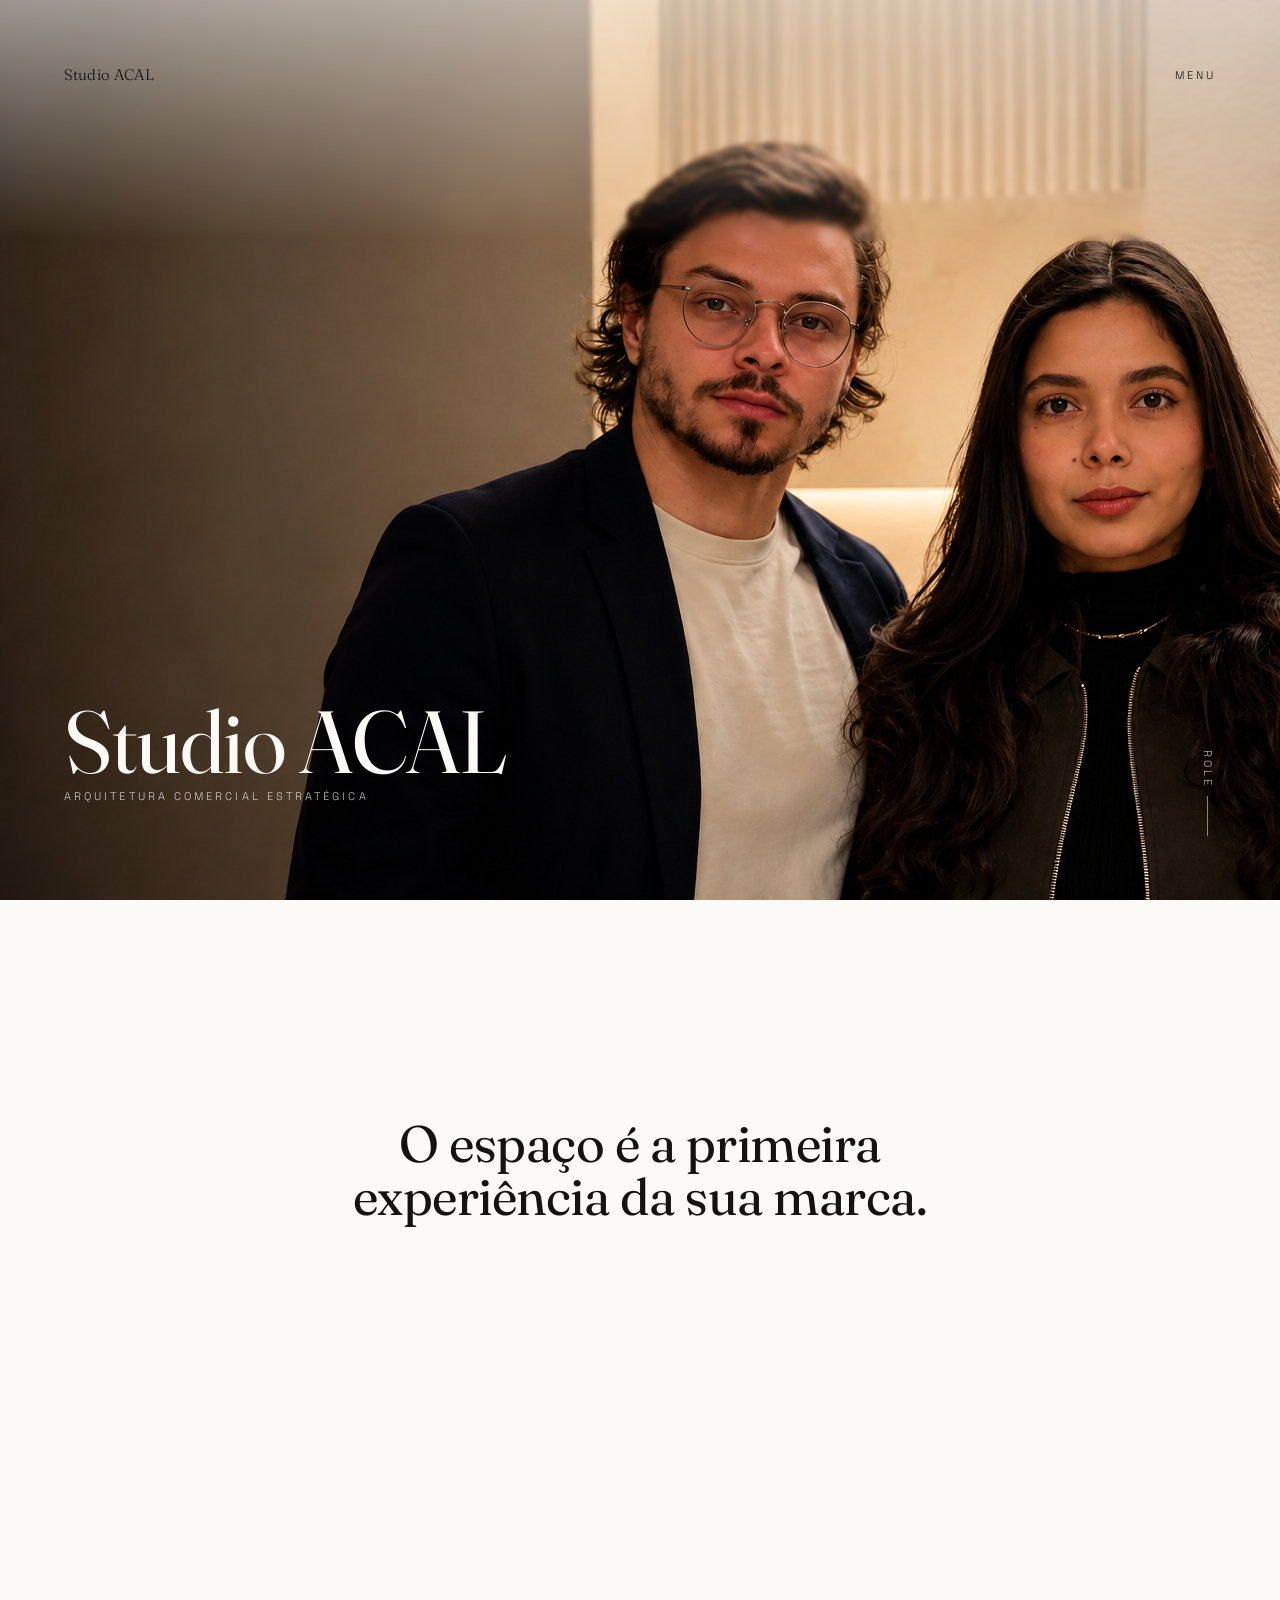
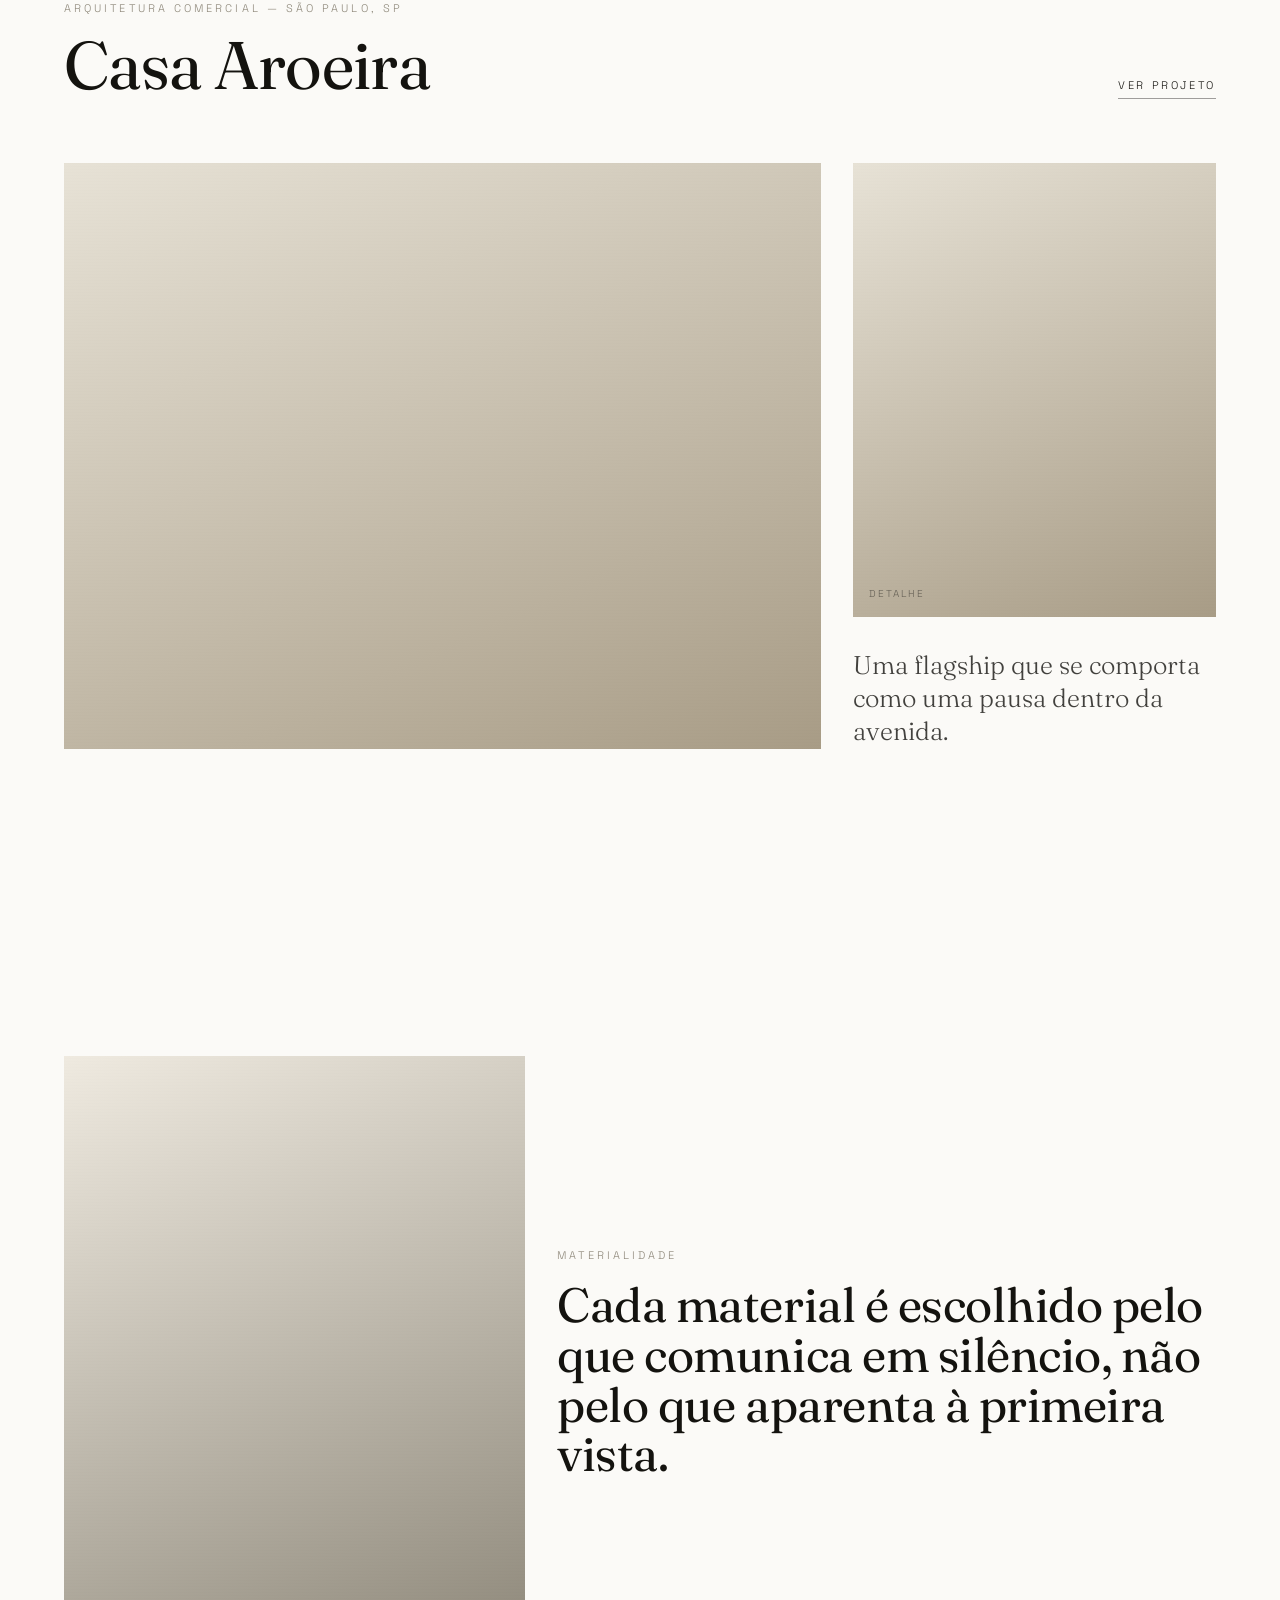
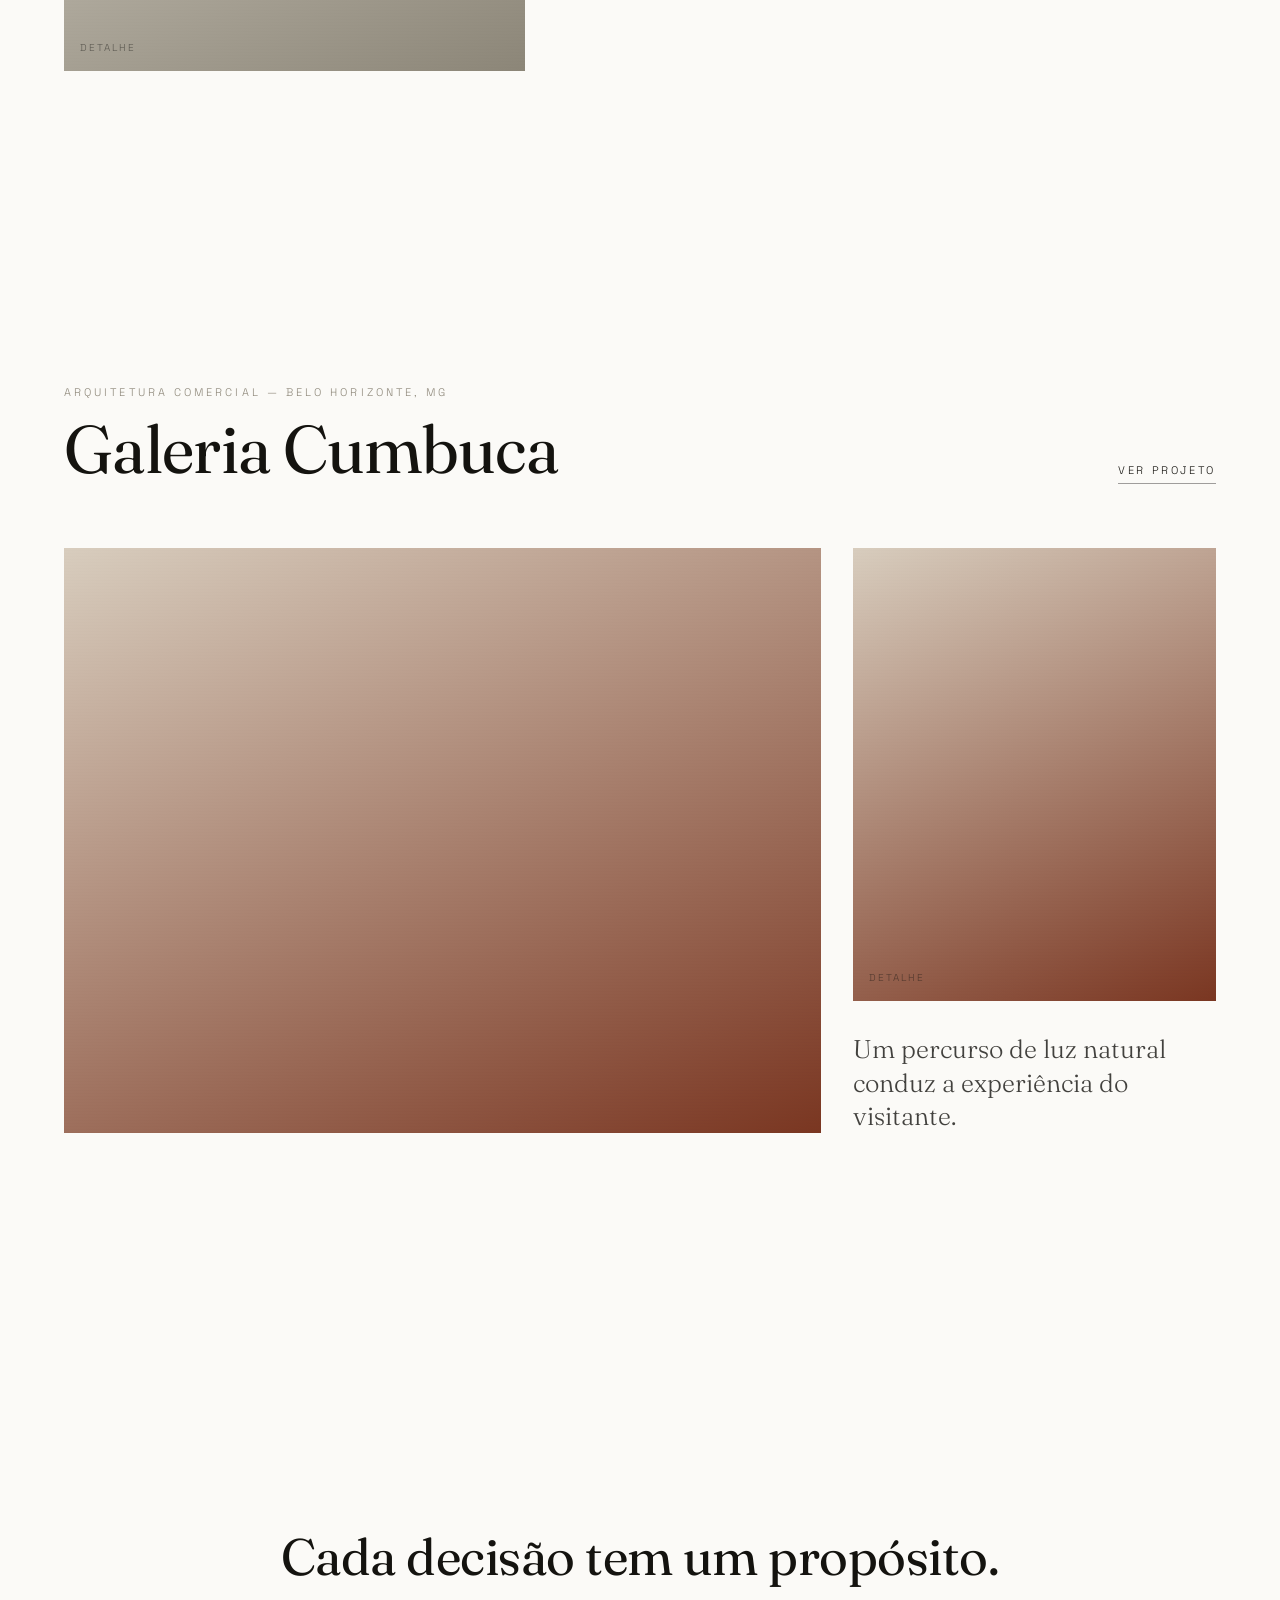
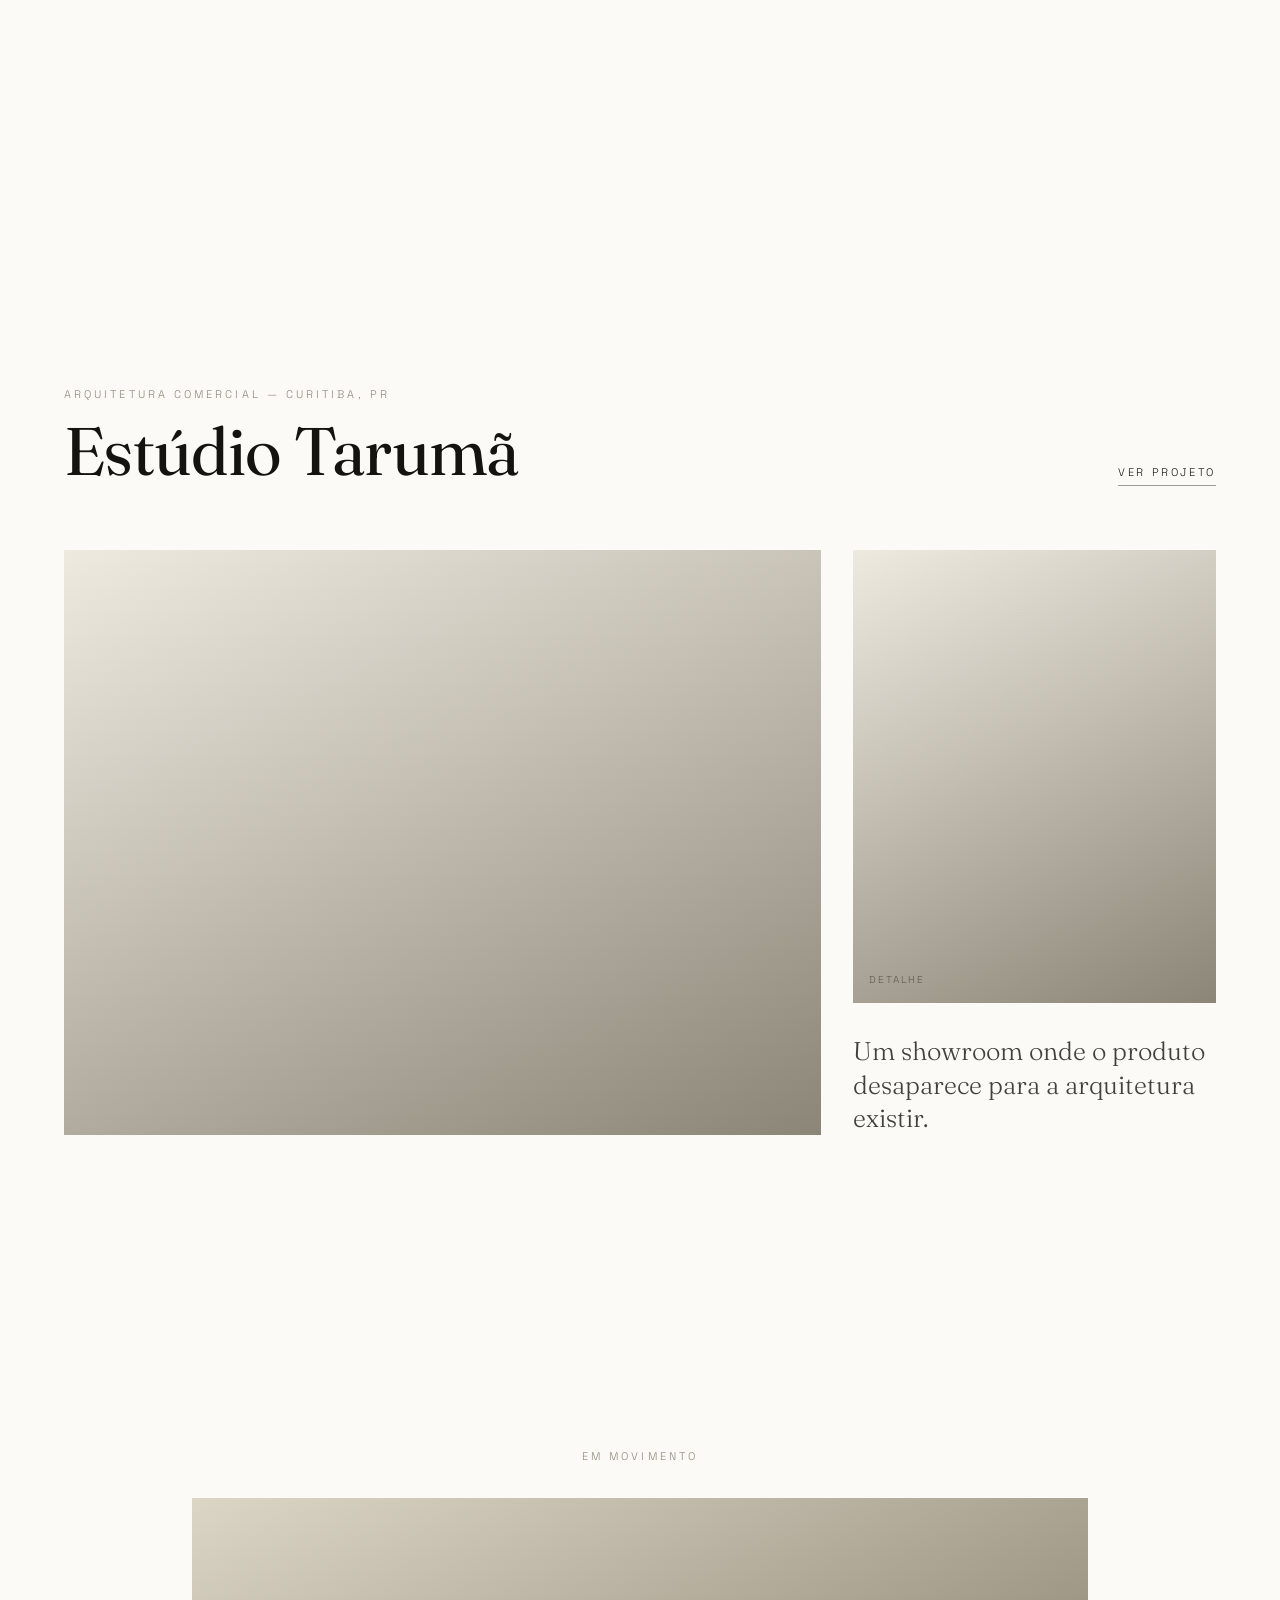
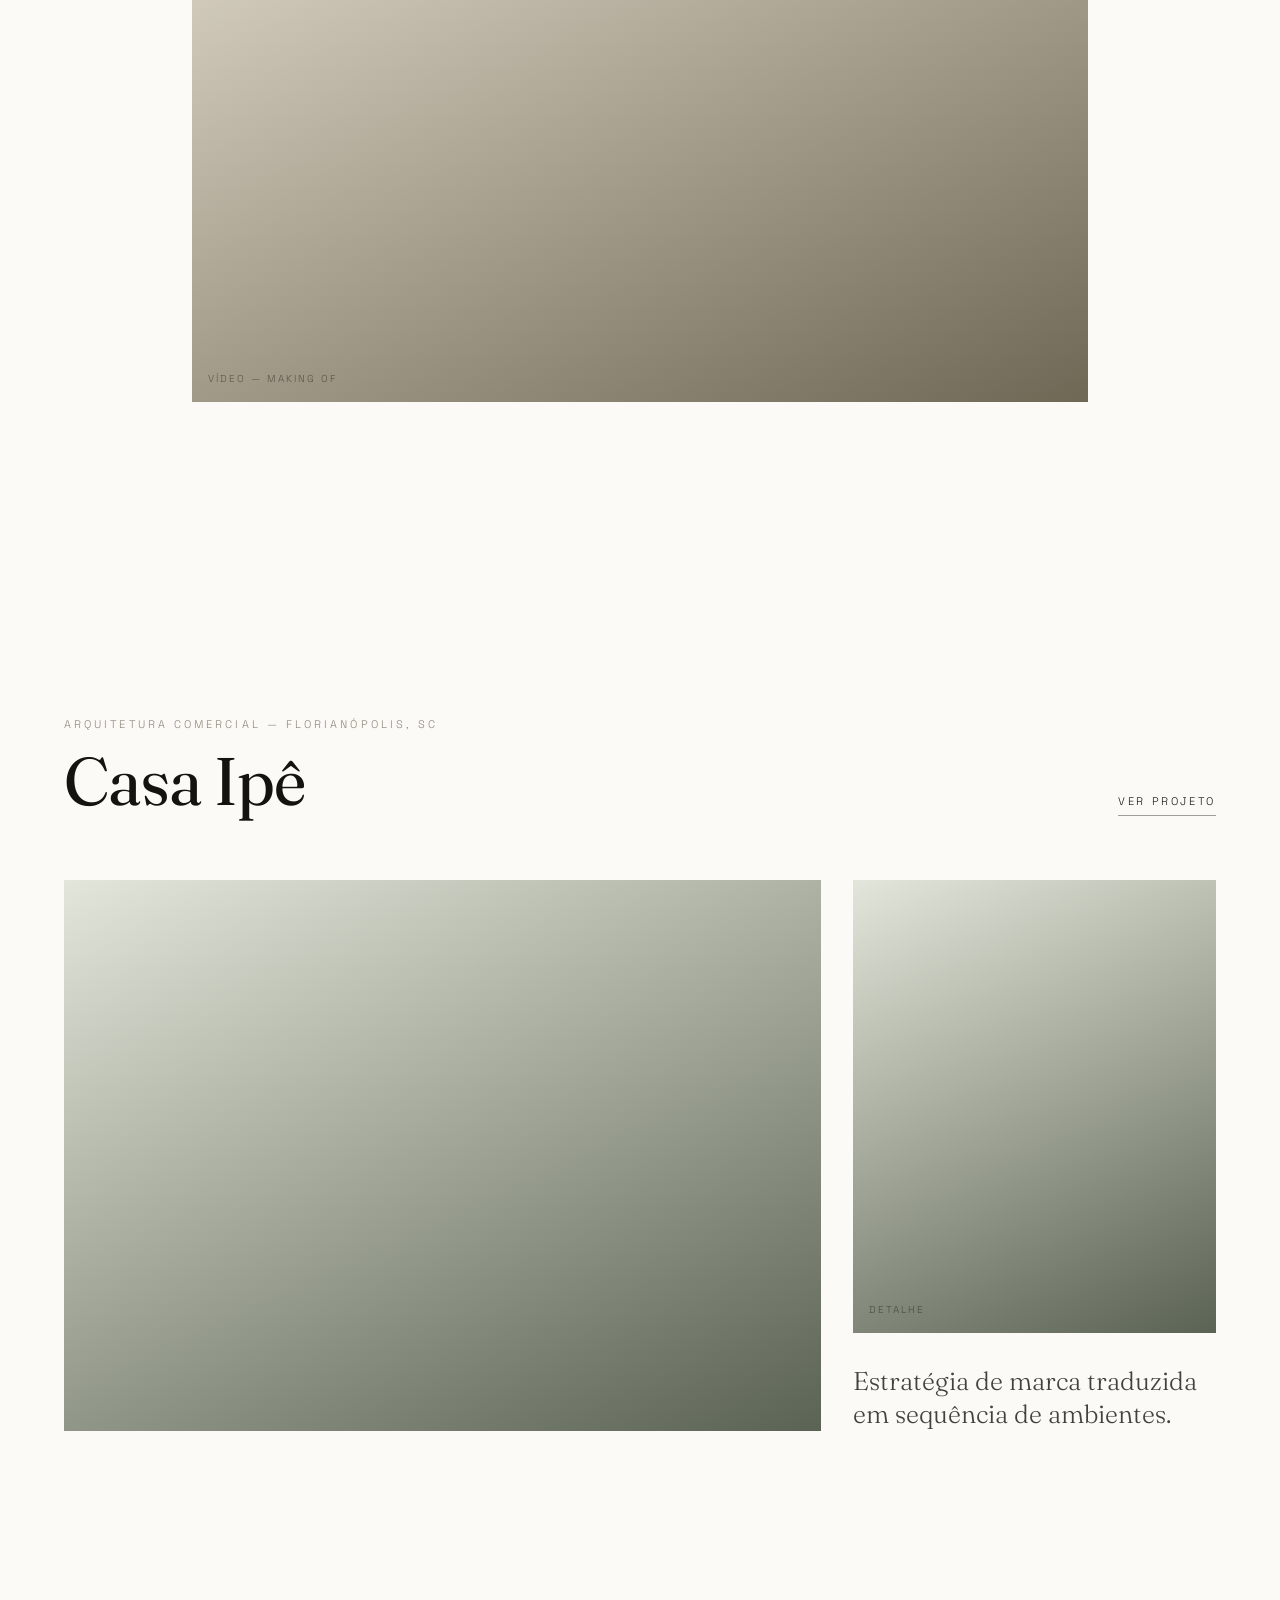
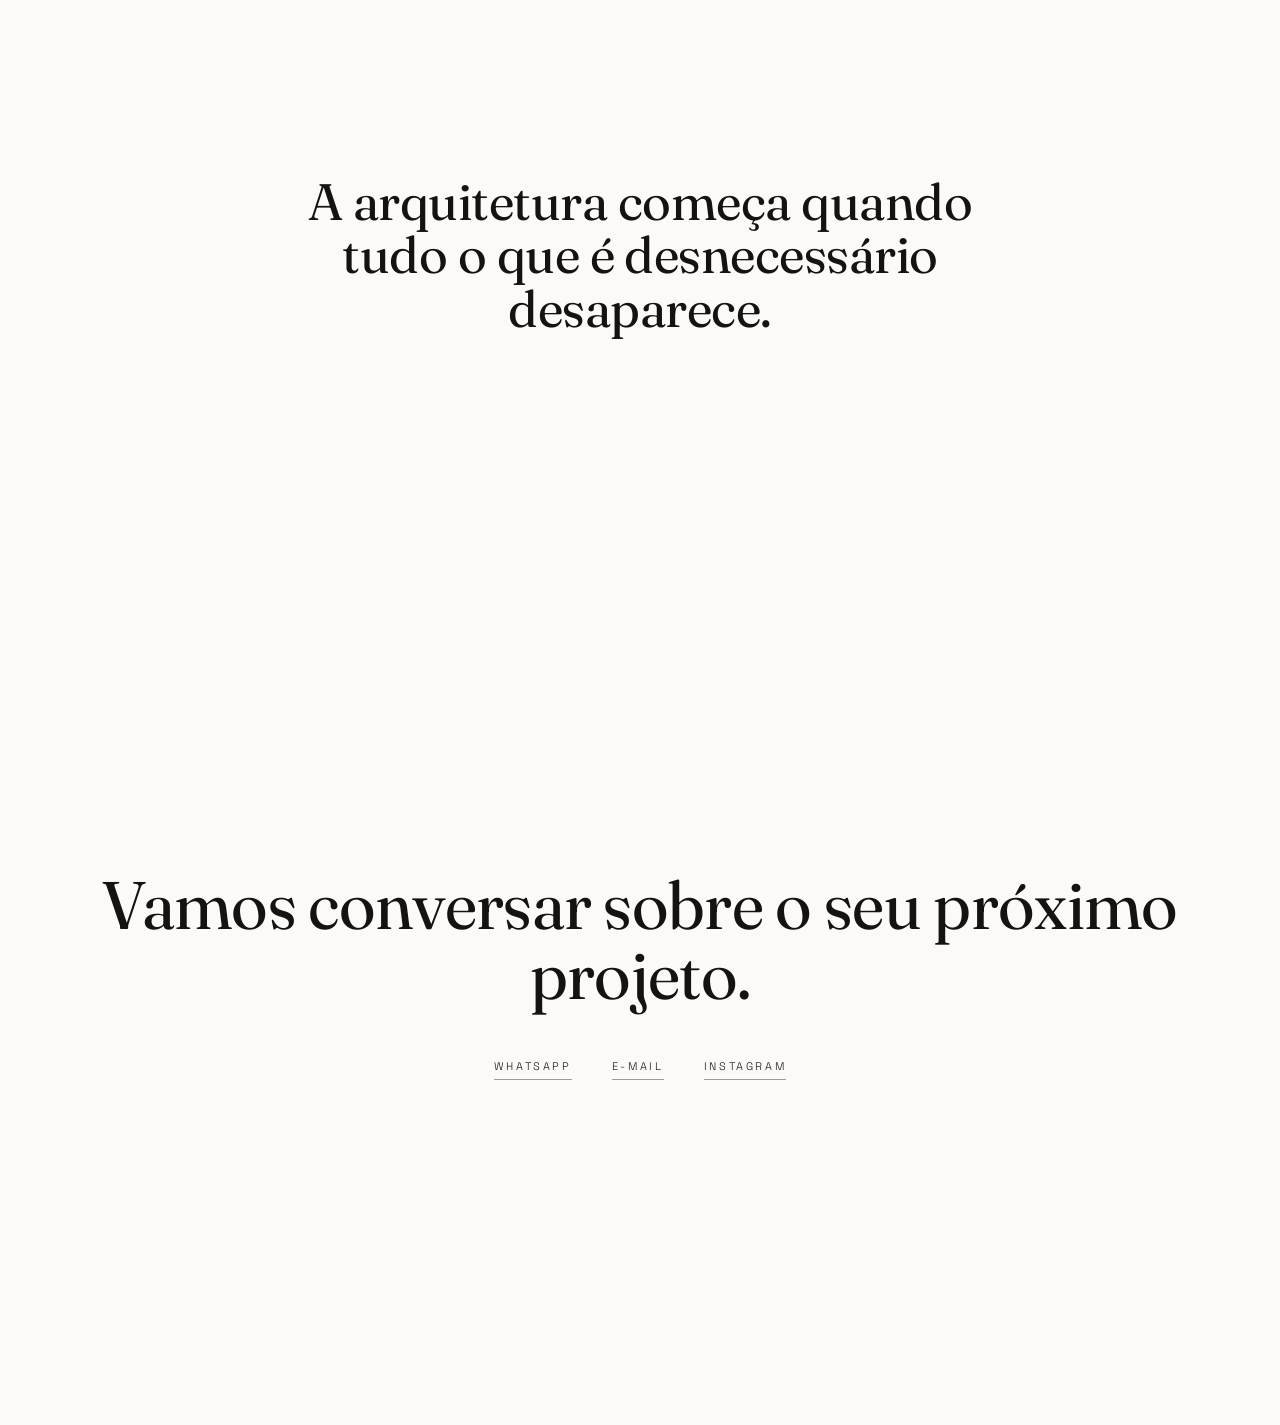
==== index.html @ af8fadfe "test" ====
<!DOCTYPE html>
<html lang="pt-BR">
<head>
  <meta charset="UTF-8" />
  <meta name="viewport" content="width=device-width, initial-scale=1.0" />
  <title>Studio ACAL — Arquitetura Comercial Estratégica</title>
  <meta name="description" content="Studio ACAL é um escritório de arquitetura comercial estratégica. Projetamos ambientes que fortalecem marcas e geram valor aos negócios." />

  <meta property="og:title" content="Studio ACAL — Arquitetura Comercial Estratégica" />
  <meta property="og:description" content="Projetamos ambientes que fortalecem marcas e geram valor aos negócios." />
  <meta property="og:type" content="website" />
  <meta property="og:locale" content="pt_BR" />

  <link rel="preconnect" href="https://fonts.googleapis.com" />
  <link rel="preconnect" href="https://fonts.gstatic.com" crossorigin />
  <link href="https://fonts.googleapis.com/css2?family=Fraunces:ital,opsz,wght@0,9..144,300;0,9..144,400;0,9..144,500;1,9..144,400&family=Inter:wght@300;400;500;600&family=Space+Grotesk:wght@400;500&display=swap" rel="stylesheet" />

  <link rel="stylesheet" href="assets/css/style.css" />

  <script type="application/ld+json">
  {
    "@context": "https://schema.org",
    "@type": "ArchitectureFirm",
    "name": "Studio ACAL",
    "description": "Escritório de arquitetura comercial estratégica, projetando ambientes que fortalecem marcas e geram valor aos negócios.",
    "url": "https://www.studioacal.com.br",
    "areaServed": "BR"
  }
  </script>
</head>
<body>
  <div class="loader">
    <div class="logo-wrapper">
      <img src="assets/img/logo.png" class="logo" alt="Studio ACAL">
      <div class="pen"></div>
    </div>
  </div>

  <header class="site-header">
    <a href="index.html" class="brand">Studio ACAL</a>
    <label for="menu-toggle" class="menu-trigger">Menu</label>
  </header>

  <input type="checkbox" id="menu-toggle" class="menu-toggle" />
  <nav class="menu-panel">
    <div class="menu-panel__top">
      <span class="brand">Studio ACAL</span>
      <label for="menu-toggle" class="menu-close">Fechar</label>
    </div>
    <div class="menu-links">
      <a href="#projetos">Projetos</a>
      <a href="processo.html">Processo</a>
      <a href="studio.html">Studio</a>
      <a href="contato.html">Contato</a>
    </div>
    <div class="menu-panel__bottom">
      <span>São Paulo, Brasil</span>
      <span>contato@studioacal.com.br</span>
    </div>
  </nav>

  <main>

    <!-- HERO -->
    <section class="hero">
      <div class="tone tone--e"></div>
      <div class="hero__content">
        <h1 class="heading heading--xxl">Studio ACAL</h1>
        <p class="eyebrow">Arquitetura Comercial Estratégica</p>
      </div>
      <div class="hero__scroll">
        <span>Role</span>
        <span class="hero__scroll-line"></span>
      </div>
    </section>

    <!-- MANIFESTO -->
    <section class="manifesto">
      <p class="heading reveal">O espaço é a primeira experiência da sua marca.</p>
    </section>

    <!-- PROJETO 1 -->
    <section class="section" id="projetos">
      <div class="container">
        <div class="project-block__head reveal">
          <div>
            <span class="eyebrow">Arquitetura Comercial — São Paulo, SP</span>
            <h2 class="heading heading--xl project-block__title">Casa Aroeira</h2>
          </div>
          <a href="projetos/casa-aroeira.html" class="link-line">Ver projeto</a>
        </div>
        <div class="grid grid-12">
          <a href="projetos/casa-aroeira.html" class="media-link project-block__media reveal">
            <div class="tone tone--a ratio-16-10"></div>
          </a>
          <div class="project-block__side reveal">
            <div class="tone tone--a ratio-4-5">
              <span class="tone__label">Detalhe</span>
            </div>
            <p>Uma flagship que se comporta como uma pausa dentro da avenida.</p>
          </div>
        </div>
      </div>
    </section>

    <!-- DETALHE / MATERIALIDADE -->
    <section class="section">
      <div class="container grid grid-12 reveal">
        <a href="projetos/galeria-cumbuca.html" class="media-link" style="grid-column: span 5;">
          <div class="tone tone--c ratio-3-4">
            <span class="tone__label">Detalhe</span>
          </div>
        </a>
        <div style="grid-column: span 7; display:flex; flex-direction:column; justify-content:center; gap:1rem;">
          <span class="eyebrow">Materialidade</span>
          <p class="heading heading--lg">Cada material é escolhido pelo que comunica em silêncio, não pelo que aparenta à primeira vista.</p>
        </div>
      </div>
    </section>

    <!-- PROJETO 2 -->
    <section class="section">
      <div class="container">
        <div class="project-block__head reveal">
          <div>
            <span class="eyebrow">Arquitetura Comercial — Belo Horizonte, MG</span>
            <h2 class="heading heading--xl project-block__title">Galeria Cumbuca</h2>
          </div>
          <a href="projetos/galeria-cumbuca.html" class="link-line">Ver projeto</a>
        </div>
        <div class="grid grid-12">
          <a href="projetos/galeria-cumbuca.html" class="media-link project-block__media reveal">
            <div class="tone tone--b ratio-16-10"></div>
          </a>
          <div class="project-block__side reveal">
            <div class="tone tone--b ratio-4-5">
              <span class="tone__label">Detalhe</span>
            </div>
            <p>Um percurso de luz natural conduz a experiência do visitante.</p>
          </div>
        </div>
      </div>
    </section>

    <!-- MANIFESTO -->
    <section class="manifesto">
      <p class="heading reveal">Cada decisão tem um propósito.</p>
    </section>

    <!-- PROJETO 3 -->
    <section class="section">
      <div class="container">
        <div class="project-block__head reveal">
          <div>
            <span class="eyebrow">Arquitetura Comercial — Curitiba, PR</span>
            <h2 class="heading heading--xl project-block__title">Estúdio Tarumã</h2>
          </div>
          <a href="projetos/estudio-taruma.html" class="link-line">Ver projeto</a>
        </div>
        <div class="grid grid-12">
          <a href="projetos/estudio-taruma.html" class="media-link project-block__media reveal">
            <div class="tone tone--c ratio-16-10"></div>
          </a>
          <div class="project-block__side reveal">
            <div class="tone tone--c ratio-4-5">
              <span class="tone__label">Detalhe</span>
            </div>
            <p>Um showroom onde o produto desaparece para a arquitetura existir.</p>
          </div>
        </div>
      </div>
    </section>

    <!-- VÍDEO (placeholder) -->
    <section class="section">
      <div class="container center reveal" style="max-width: 64rem;">
        <span class="eyebrow">Em movimento</span>
        <a href="#" class="media-link" style="display:block; margin-top:2rem;">
          <div class="tone tone--f ratio-16-9">
            <span class="tone__label">Vídeo — making of</span>
          </div>
        </a>
      </div>
    </section>

    <!-- PROJETO 4 -->
    <section class="section">
      <div class="container">
        <div class="project-block__head reveal">
          <div>
            <span class="eyebrow">Arquitetura Comercial — Florianópolis, SC</span>
            <h2 class="heading heading--xl project-block__title">Casa Ipê</h2>
          </div>
          <a href="projetos/casa-ipe.html" class="link-line">Ver projeto</a>
        </div>
        <div class="grid grid-12">
          <a href="projetos/casa-ipe.html" class="media-link project-block__media reveal">
            <div class="tone tone--d ratio-16-10"></div>
          </a>
          <div class="project-block__side reveal">
            <div class="tone tone--d ratio-4-5">
              <span class="tone__label">Detalhe</span>
            </div>
            <p>Estratégia de marca traduzida em sequência de ambientes.</p>
          </div>
        </div>
      </div>
    </section>

    <!-- MANIFESTO FINAL -->
    <section class="manifesto">
      <p class="heading reveal">A arquitetura começa quando tudo o que é desnecessário desaparece.</p>
    </section>

    <!-- CONTATO -->
    <section class="contact" id="contato">
      <p class="heading heading--xl reveal">Vamos conversar sobre o seu próximo projeto.</p>
      <div class="contact__links reveal">
        <a href="https://wa.me/5511999999999" target="_blank" rel="noopener noreferrer" class="link-line">WhatsApp</a>
        <a href="mailto:contato@studioacal.com.br" class="link-line">E-mail</a>
        <a href="https://instagram.com/studioacal" target="_blank" rel="noopener noreferrer" class="link-line">Instagram</a>
      </div>
    </section>

  </main>

  <script src="assets/js/main.js" defer></script>
</body>
</html>
---- assets/css/style.css ----
/* ==========================================================================
   STUDIO ACAL — Folha de estilos única (HTML + CSS puro, sem JavaScript)
   ========================================================================== */

/* ---- Reset básico ---- */
*,
*::before,
*::after {
  box-sizing: border-box;
  margin: 0;
  padding: 0;
}

html {
  scroll-behavior: smooth;
}

img {
  display: block;
  max-width: 100%;
}

a {
  color: inherit;
  text-decoration: none;
}

ul {
  list-style: none;
}

/* ---- Tokens de marca ---- */
:root {
  --paper: #fbfaf7;
  --ink: #14130f;
  --stone: #8c8678;
  --line: #dedad0;
  --mist: #f1efe9;
  --oxide: #7a3621;

  --font-display: "Fraunces", serif;
  --font-sans: "Inter", sans-serif;
  --font-mono: "Space Grotesk", monospace;

  --ease-editorial: cubic-bezier(0.22, 1, 0.36, 1);
  --gap: clamp(16px, 2.5vw, 32px);
  --side: clamp(20px, 5vw, 64px);
}

body {
  background: var(--paper);
  color: var(--ink);
  font-family: var(--font-sans);
  font-weight: 300;
  line-height: 1.5;
  -webkit-font-smoothing: antialiased;
}

::selection {
  background: var(--ink);
  color: var(--paper);
}

/* ---- Tipografia editorial ---- */
.eyebrow {
  font-family: var(--font-mono);
  font-size: 0.6875rem;
  letter-spacing: 0.28em;
  text-transform: uppercase;
  color: var(--stone);
}

.heading {
  font-family: var(--font-display);
  font-weight: 400;
  letter-spacing: -0.01em;
  line-height: 1.04;
}

.heading--xxl {
  font-size: clamp(2.6rem, 9vw, 5.5rem);
}

.heading--xl {
  font-size: clamp(2.2rem, 6.5vw, 4.2rem);
}

.heading--lg {
  font-size: clamp(1.8rem, 4.5vw, 3rem);
}

.heading--md {
  font-size: clamp(1.4rem, 3vw, 2rem);
}

.text-body {
  max-width: 38rem;
  color: rgba(20, 19, 15, 0.75);
}

/* ---- Layout ---- */
.container {
  padding-left: var(--side);
  padding-right: var(--side);
}

.section {
  padding-top: clamp(64px, 12vw, 160px);
  padding-bottom: clamp(64px, 12vw, 160px);
}

.section--tight {
  padding-top: clamp(40px, 6vw, 96px);
  padding-bottom: clamp(40px, 6vw, 96px);
}

.section--border {
  border-top: 1px solid var(--line);
}

.grid {
  display: grid;
  gap: var(--gap);
}

.grid-12 {
  grid-template-columns: repeat(12, 1fr);
}

@media (max-width: 860px) {
  .grid-12 {
    grid-template-columns: 1fr;
  }
}

.center {
  text-align: center;
  margin-left: auto;
  margin-right: auto;
}

/* ==========================================================================
   LOADER — tela branca com o logotipo desenhando-se sozinho (CSS puro)
   ========================================================================== */
.loader {
  position: fixed;
  inset: 0;
  z-index: 200;
  display: flex;
  align-items: center;
  justify-content: center;
  background: var(--paper);
  animation: loader-fade 0.9s var(--ease-editorial) forwards;
  animation-delay: 2.4s;
}

.loader svg path {
  fill: var(--ink);
  fill-opacity: 0;
  stroke: var(--ink);
  stroke-width: 2.4;
  stroke-linecap: round;
  stroke-linejoin: round;
  stroke-dasharray: 760;
  stroke-dashoffset: 760;
  animation: loader-draw 1.6s var(--ease-editorial) forwards,
    loader-fill 0.4s ease forwards;
  animation-delay: 0.3s, 1.7s;
}

@keyframes loader-draw {
  to {
    stroke-dashoffset: 0;
  }
}

@keyframes loader-fill {
  to {
    fill-opacity: 1;
  }
}

@keyframes loader-fade {
  to {
    opacity: 0;
    visibility: hidden;
    pointer-events: none;
  }
}

@media (prefers-reduced-motion: reduce) {
  .loader {
    display: none;
  }
}

.logo-wrapper{
    position:relative;
    width:min(420px,80vw);
    overflow:hidden;
}
.logo{
    width:100%;
    display:block;
    clip-path: inset(0 100% 0 0);
    animation: reveal 2.8s ease forwards;
}

.pen{
  position:absolute;
  top:0;
  left:0;
  width:2px;
  height:100%;
  animation: penMove 2.8s ease forwards;
}
@keyframes reveal{
  to{
      clip-path: inset(0 0 0 0);
  }
}
@keyframes penMove{
  0%{transform:translateX(0) rotate(-5deg);}
  20%{transform:translateX(80px) rotate(4deg);}
  40%{transform:translateX(170px) rotate(-3deg);}
  60%{transform:translateX(260px) rotate(2deg);}
  80%{transform:translateX(340px) rotate(-2deg);}
  100%{transform:translateX(420px) rotate(0);}
}

/* ==========================================================================
   HEADER + MENU FULLSCREEN (technique: checkbox hack, sem JS)
   ========================================================================== */
.site-header {
  position: fixed;
  inset: 0 0 auto 0;
  z-index: 50;
  display: flex;
  align-items: center;
  justify-content: space-between;
  padding: var(--side);
}

.site-header::before {
  content: "";
  position: absolute;
  inset: 0;
  height: 160%;
  background: linear-gradient(to bottom, rgba(251, 250, 247, 0.55), rgba(251, 250, 247, 0));
  backdrop-filter: blur(2px);
  -webkit-backdrop-filter: blur(2px);
  z-index: -1;
  pointer-events: none;
}

.brand {
  font-family: var(--font-display);
  font-size: 0.95rem;
  letter-spacing: 0.01em;
}

.menu-toggle {
  position: absolute;
  opacity: 0;
  pointer-events: none;
}

.menu-trigger,
.menu-close {
  font-family: var(--font-mono);
  font-size: 0.6875rem;
  letter-spacing: 0.28em;
  text-transform: uppercase;
  cursor: pointer;
  background: none;
  border: none;
  color: var(--ink);
}

.menu-panel {
  position: fixed;
  inset: 0;
  z-index: 90;
  display: flex;
  flex-direction: column;
  justify-content: space-between;
  padding: var(--side);
  background: var(--paper);
  clip-path: inset(0 0 100% 0);
  transition: clip-path 0.7s var(--ease-editorial);
}

.menu-toggle:checked ~ .menu-panel {
  clip-path: inset(0 0 0% 0);
}

.menu-panel__top {
  display: flex;
  align-items: center;
  justify-content: space-between;
}

.menu-links {
  display: flex;
  flex-direction: column;
  gap: 0.4rem;
}

.menu-links a {
  font-family: var(--font-display);
  font-size: clamp(2.6rem, 11vw, 6rem);
  line-height: 0.95;
  opacity: 0;
  transform: translateY(20px);
  transition: opacity 0.6s var(--ease-editorial), transform 0.6s var(--ease-editorial),
    color 0.3s ease;
}

.menu-toggle:checked ~ .menu-panel .menu-links a {
  opacity: 1;
  transform: translateY(0);
}

.menu-links a:nth-child(1) { transition-delay: 0.15s; }
.menu-links a:nth-child(2) { transition-delay: 0.21s; }
.menu-links a:nth-child(3) { transition-delay: 0.27s; }
.menu-links a:nth-child(4) { transition-delay: 0.33s; }

.menu-links a:hover {
  color: var(--stone);
}

.menu-panel__bottom {
  display: flex;
  justify-content: space-between;
  font-size: 0.8rem;
  color: var(--stone);
}

/* ==========================================================================
   HOVER / "CURSOR" — substitui o cursor customizado (que exigiria JS)
   ========================================================================== */
.hoverable {
  position: relative;
  display: inline-flex;
  align-items: center;
  gap: 0.5rem;
}

.hoverable .hoverable__hint {
  font-family: var(--font-mono);
  font-size: 0.625rem;
  letter-spacing: 0.2em;
  text-transform: uppercase;
  color: var(--stone);
  opacity: 0;
  transform: translateX(-6px);
  transition: opacity 0.3s var(--ease-editorial), transform 0.3s var(--ease-editorial);
}

.hoverable:hover .hoverable__hint {
  opacity: 1;
  transform: translateX(0);
}

.media-link {
  display: block;
  position: relative;
  overflow: hidden;
}

.media-link::after {
  content: "Explorar";
  position: absolute;
  top: 50%;
  left: 50%;
  transform: translate(-50%, -50%) scale(0.85);
  font-family: var(--font-mono);
  font-size: 0.6875rem;
  letter-spacing: 0.24em;
  text-transform: uppercase;
  color: var(--paper);
  padding: 0.9em 1.4em;
  border: 1px solid color-mix(in srgb, var(--paper) 70%, transparent);
  border-radius: 999px;
  opacity: 0;
  transition: opacity 0.4s var(--ease-editorial), transform 0.4s var(--ease-editorial);
  pointer-events: none;
}

.media-link::before {
  content: "";
  position: absolute;
  inset: 0;
  background: rgba(20, 19, 15, 0);
  transition: background 0.4s var(--ease-editorial);
}

.media-link:hover::before {
  background: rgba(20, 19, 15, 0.18);
}

.media-link:hover::after {
  opacity: 1;
  transform: translate(-50%, -50%) scale(1);
}

.media-link img,
.media-link .tone {
  transition: transform 0.7s var(--ease-editorial);
}

.media-link:hover img,
.media-link:hover .tone {
  transform: scale(1.04);
}

/* ==========================================================================
   PLACEHOLDER — textura no lugar de fotografia real
   ========================================================================== */
.tone {
  position: relative;
  width: 100%;
  height: 100%;
  overflow: hidden;
}

.tone::before {
  content: "";
  position: absolute;
  inset: 0;
  background-image: repeating-linear-gradient(
    0deg,
    rgba(0, 0, 0, 0.05) 0px,
    rgba(0, 0, 0, 0) 1px,
    rgba(0, 0, 0, 0) 3px
  );
  mix-blend-mode: overlay;
  opacity: 0.4;
}

.tone__label {
  position: absolute;
  bottom: 1rem;
  left: 1rem;
  font-family: var(--font-mono);
  font-size: 0.625rem;
  letter-spacing: 0.2em;
  text-transform: uppercase;
  color: rgba(20, 19, 15, 0.5);
}

.ratio-16-10 { aspect-ratio: 16 / 10; }
.ratio-16-9 { aspect-ratio: 16 / 9; }
.ratio-4-5 { aspect-ratio: 4 / 5; }
.ratio-3-4 { aspect-ratio: 3 / 4; }
.ratio-1-1 { aspect-ratio: 1 / 1; }

.tone--a { background: linear-gradient(155deg, #e7e2d6, #a89c86); }
.tone--b { background: linear-gradient(155deg, #d8cdbe, #7a3621); }
.tone--c { background: linear-gradient(155deg, #efeae0, #8c8678); }
.tone--d { background: linear-gradient(155deg, #e3e6da, #5b6354); }
.tone--e { background: linear-gradient(155deg, #e9e4d8, #857e6c); }
.tone--f { background: linear-gradient(155deg, #dcd6c7, #6f6855); }

/* ==========================================================================
   REVEAL NO SCROLL — CSS puro via scroll-driven animations
   (progressive enhancement: conteúdo visível por padrão; em navegadores
   compatíveis, ganha a entrada suave ligada à posição de scroll)
   ========================================================================== */
@keyframes reveal-up {
  from {
    opacity: 0;
    transform: translateY(28px);
  }
  to {
    opacity: 1;
    transform: translateY(0);
  }
}

@supports (animation-timeline: view()) {
  .reveal {
    opacity: 0;
    animation: reveal-up 1s var(--ease-editorial) both;
    animation-timeline: view();
    animation-range: entry 0% cover 28%;
  }
}

@media (prefers-reduced-motion: reduce) {
  .reveal {
    animation: none !important;
    opacity: 1 !important;
    transform: none !important;
  }
}

/* ==========================================================================
   HERO
   ========================================================================== */
.hero {
  position: relative;
  height: 100svh;
  display: flex;
  align-items: flex-end;
  overflow: hidden;
}

.hero .tone {
  position: absolute;
  inset: 0;
}

.hero::after {
  content: "";
  position: absolute;
  inset: 0;
  background-image: url("../img/capa2.png");

  /* background: linear-gradient(to top, rgba(20, 19, 15, 0.35), transparent 55%); */
}

.hero__content {
  position: relative;
  z-index: 2;
  padding: var(--side);
  padding-bottom: clamp(48px, 8vw, 96px);
  color: var(--paper);
}

.hero__content .eyebrow {
  color: rgba(251, 250, 247, 0.8);
}

.hero__scroll {
  position: absolute;
  z-index: 2;
  right: var(--side);
  bottom: clamp(32px, 6vw, 64px);
  display: flex;
  flex-direction: column;
  align-items: center;
  gap: 0.5rem;
  color: rgba(251, 250, 247, 0.75);
}

.hero__scroll span {
  writing-mode: vertical-lr;
  font-family: var(--font-mono);
  font-size: 0.6875rem;
  letter-spacing: 0.28em;
  text-transform: uppercase;
}

.hero__scroll-line {
  width: 1px;
  height: 2.5rem;
  background: rgba(251, 250, 247, 0.5);
  transform-origin: top;
  animation: scroll-pulse 2.4s ease-in-out infinite;
}

@keyframes scroll-pulse {
  0% { transform: scaleY(0); }
  50% { transform: scaleY(1); }
  100% { transform: scaleY(0); }
}

/* ==========================================================================
   MANIFESTO
   ========================================================================== */
.manifesto {
  min-height: 60vh;
  display: flex;
  align-items: center;
  justify-content: center;
  text-align: center;
  padding: var(--side);
}

.manifesto p {
  max-width: 46rem;
  font-size: clamp(1.8rem, 6vw, 3.2rem);
}

/* ==========================================================================
   PROJETOS
   ========================================================================== */
.project-block__head {
  display: flex;
  flex-wrap: wrap;
  align-items: flex-end;
  justify-content: space-between;
  gap: 1.5rem;
  margin-bottom: clamp(32px, 5vw, 64px);
}

.project-block__title {
  margin-top: 0.75rem;
}

.link-line {
  font-family: var(--font-mono);
  font-size: 0.6875rem;
  letter-spacing: 0.24em;
  text-transform: uppercase;
  border-bottom: 1px solid rgba(20, 19, 15, 0.4);
  padding-bottom: 0.3rem;
  transition: opacity 0.3s ease;
}

.link-line:hover {
  opacity: 0.6;
}

.project-block__media {
  grid-column: span 8;
}

.project-block__side {
  grid-column: span 4;
  display: flex;
  flex-direction: column;
  gap: var(--gap);
}

@media (max-width: 860px) {
  .project-block__media,
  .project-block__side {
    grid-column: 1 / -1;
  }
}

.project-block__side p {
  font-family: var(--font-display);
  font-size: clamp(1.2rem, 2.4vw, 1.6rem);
  line-height: 1.3;
  color: rgba(20, 19, 15, 0.8);
}

/* ==========================================================================
   CONTATO
   ========================================================================== */
.contact {
  min-height: 100svh;
  display: flex;
  flex-direction: column;
  align-items: center;
  justify-content: center;
  gap: 3rem;
  text-align: center;
  padding: var(--side);
}

.contact__links {
  display: flex;
  flex-wrap: wrap;
  justify-content: center;
  gap: 2.5rem;
}

/* ==========================================================================
   PÁGINA DE PROJETO
   ========================================================================== */
.project-hero {
  position: relative;
  height: 100svh;
  display: flex;
  align-items: flex-end;
  overflow: hidden;
}

.project-hero .tone {
  position: absolute;
  inset: 0;
}

.project-hero::after {
  content: "";
  position: absolute;
  inset: 0;
  background: linear-gradient(to top, rgba(20, 19, 15, 0.45), transparent 55%);
}

.project-hero__content {
  position: relative;
  z-index: 2;
  padding: var(--side);
  padding-bottom: clamp(48px, 8vw, 96px);
  color: var(--paper);
}

.project-hero__content .eyebrow {
  color: rgba(251, 250, 247, 0.8);
}

.materials-list li {
  font-family: var(--font-display);
  font-size: clamp(1.4rem, 3.2vw, 2rem);
  padding: 0.5rem 0;
  border-bottom: 1px solid var(--line);
}

.next-project {
  text-align: center;
  border-top: 1px solid var(--line);
}

.next-project a {
  display: block;
  margin-top: 1.5rem;
  font-size: clamp(2.4rem, 11vw, 5.5rem);
  transition: opacity 0.3s ease;
}

.next-project a:hover {
  opacity: 0.6;
}

/* ==========================================================================
   PROCESSO
   ========================================================================== */
.process-step {
  display: grid;
  grid-template-columns: repeat(12, 1fr);
  gap: var(--gap);
  padding: clamp(40px, 6vw, 96px) 0;
  border-top: 1px solid var(--line);
}

.process-step__index {
  grid-column: span 2;
  font-family: var(--font-mono);
  color: var(--stone);
}

.process-step__copy {
  grid-column: span 4;
}

.process-step__copy p {
  margin-top: 1rem;
  max-width: 24rem;
  color: rgba(20, 19, 15, 0.75);
}

.process-step__media {
  grid-column: span 6;
}

@media (max-width: 860px) {
  .process-step__index,
  .process-step__copy,
  .process-step__media {
    grid-column: 1 / -1;
  }
}

/* ==========================================================================
   STUDIO
   ========================================================================== */
.team-grid {
  display: grid;
  grid-template-columns: repeat(4, 1fr);
  gap: var(--gap) 1rem;
}

@media (max-width: 860px) {
  .team-grid {
    grid-template-columns: 1fr;
  }
}

.team-card p:first-of-type {
  font-family: var(--font-display);
  font-size: 1.3rem;
  margin-top: 1rem;
}

.team-card p:last-of-type {
  margin-top: 0.25rem;
}

/* ==========================================================================
   404
   ========================================================================== */
.not-found {
  min-height: 100svh;
  display: flex;
  flex-direction: column;
  align-items: center;
  justify-content: center;
  gap: 1.5rem;
  text-align: center;
}
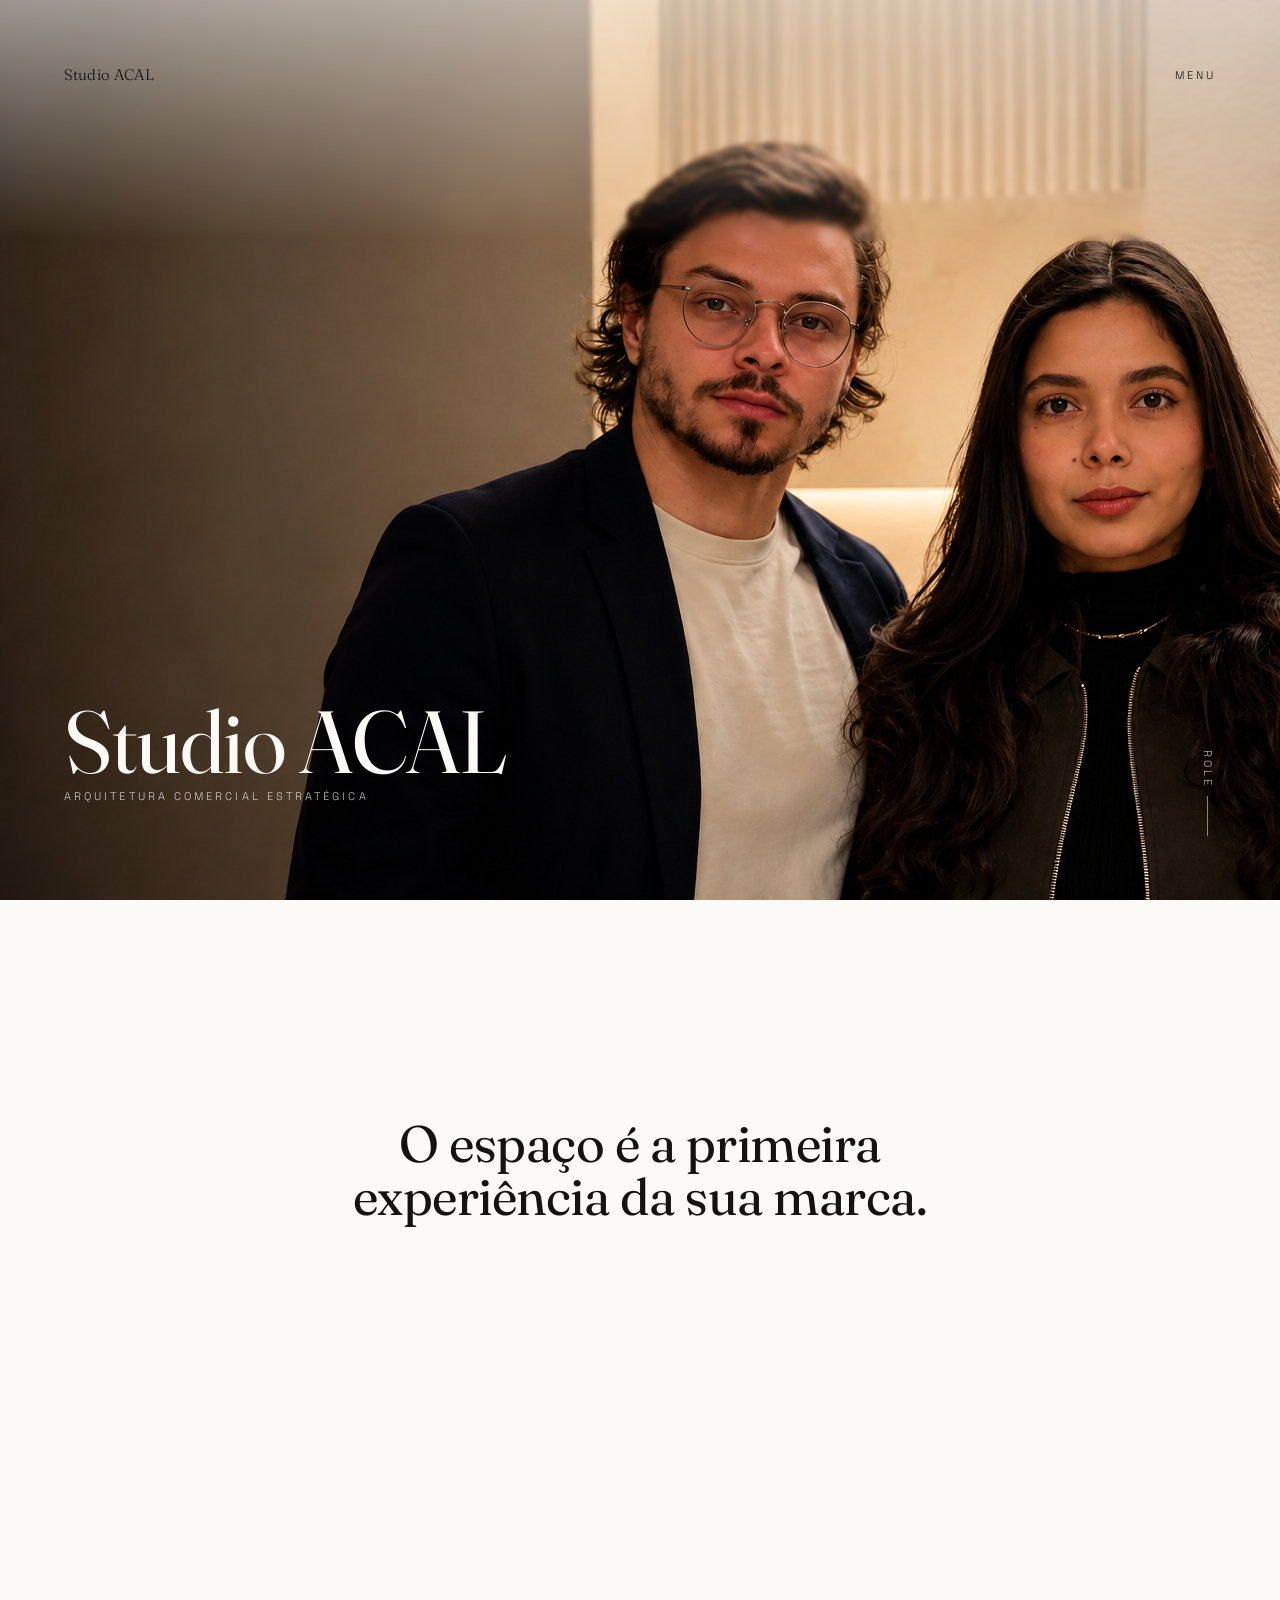
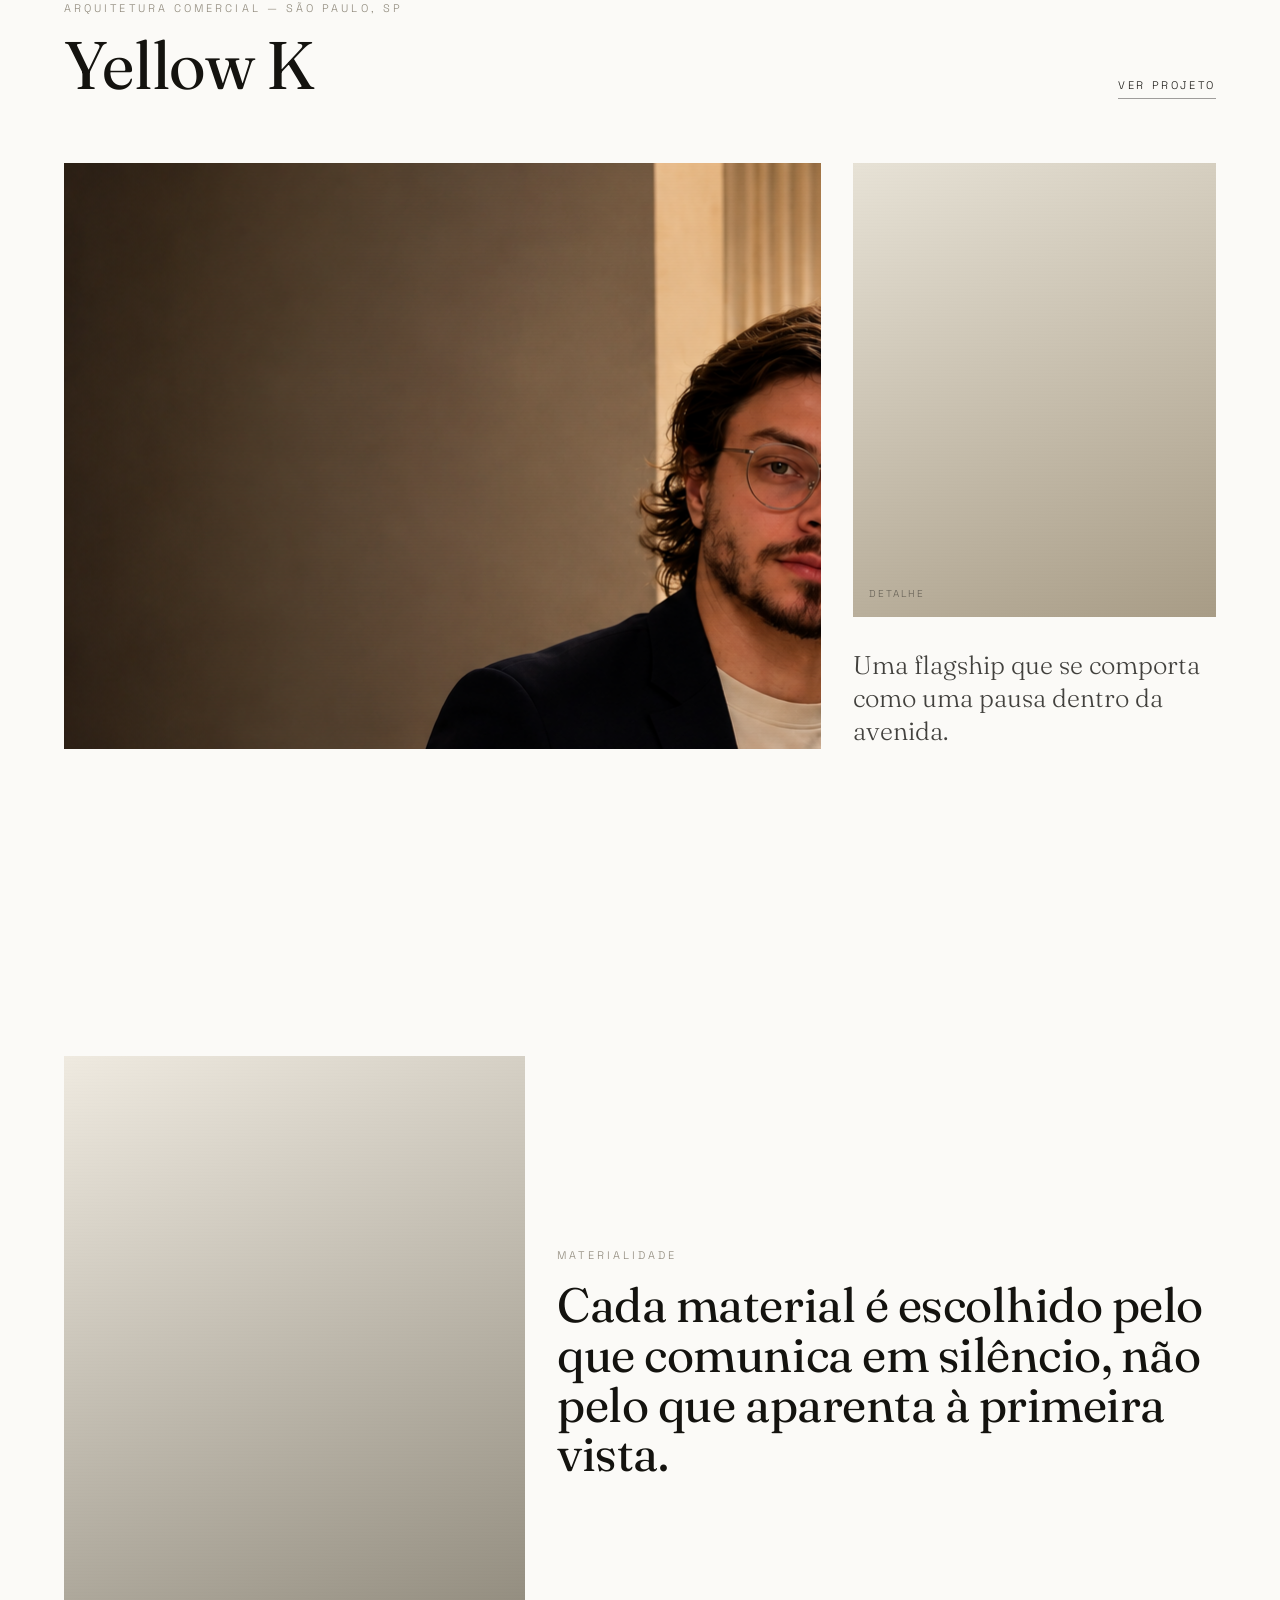
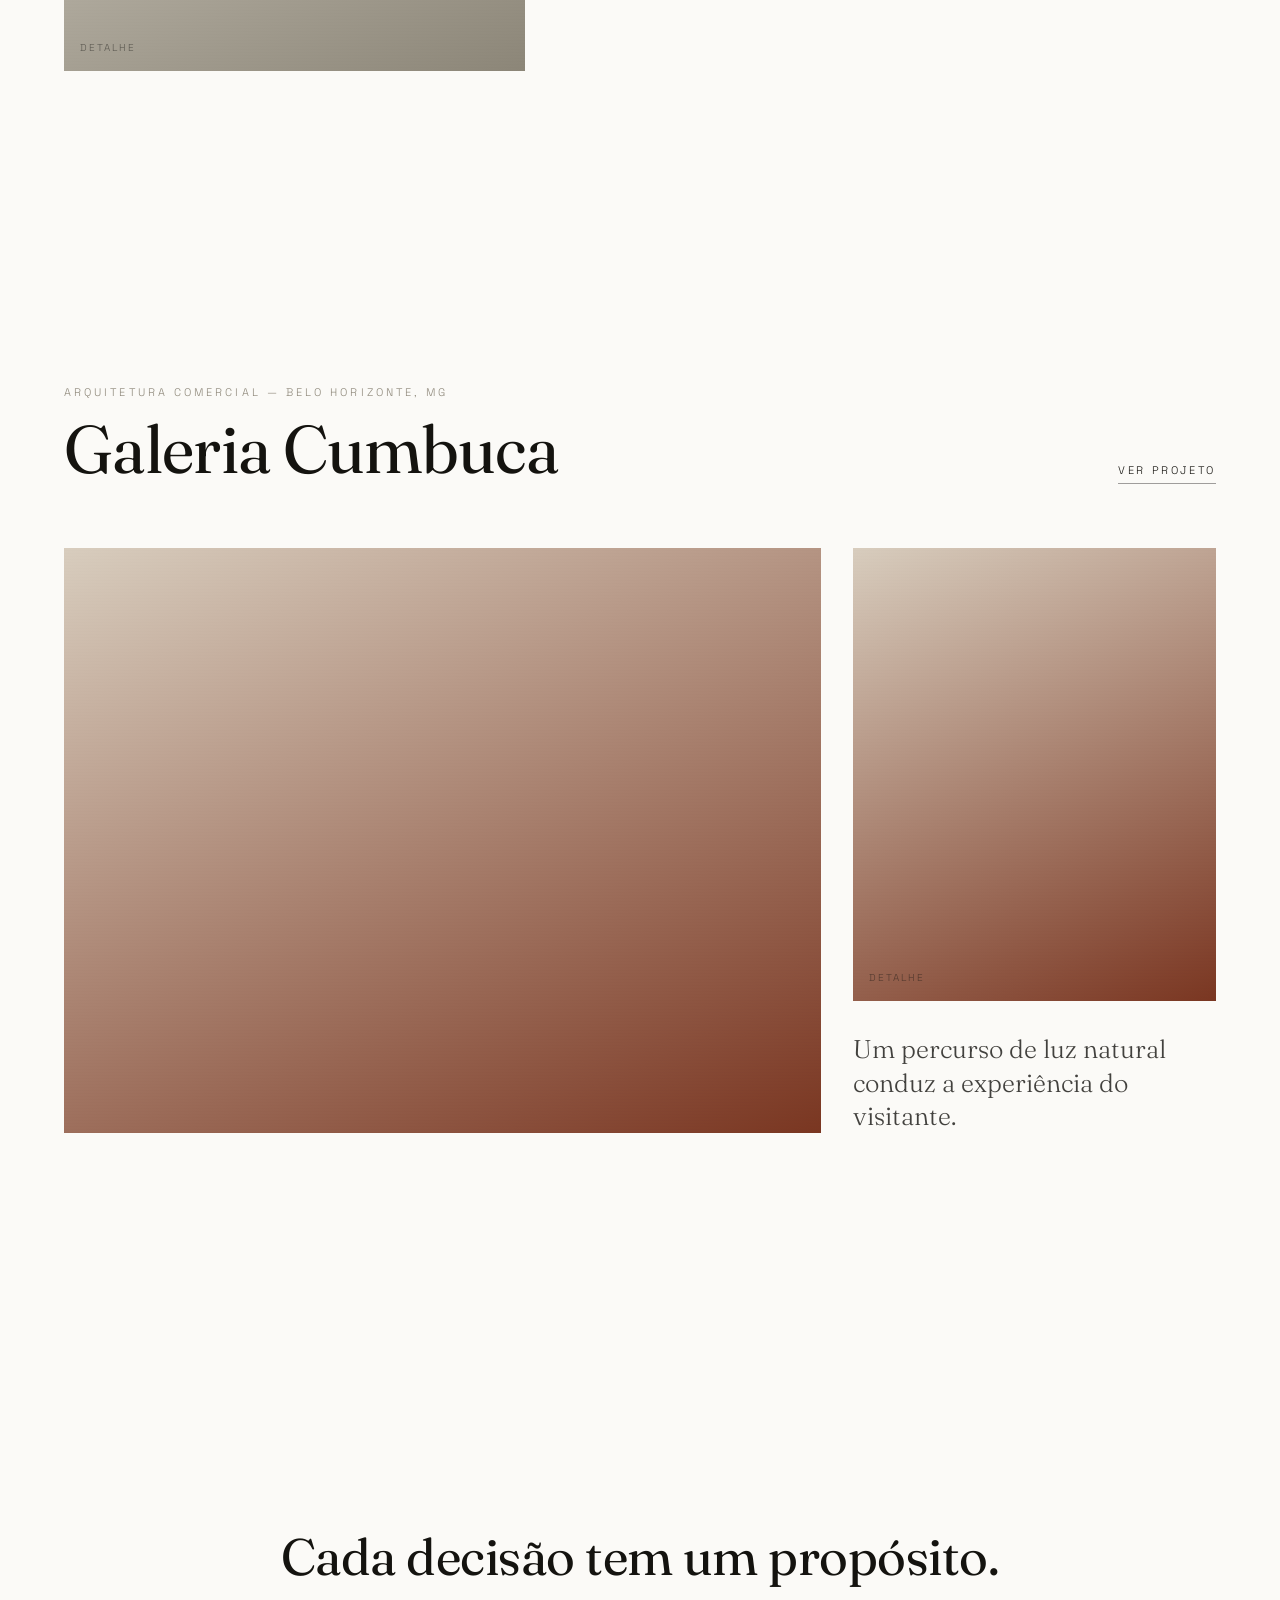
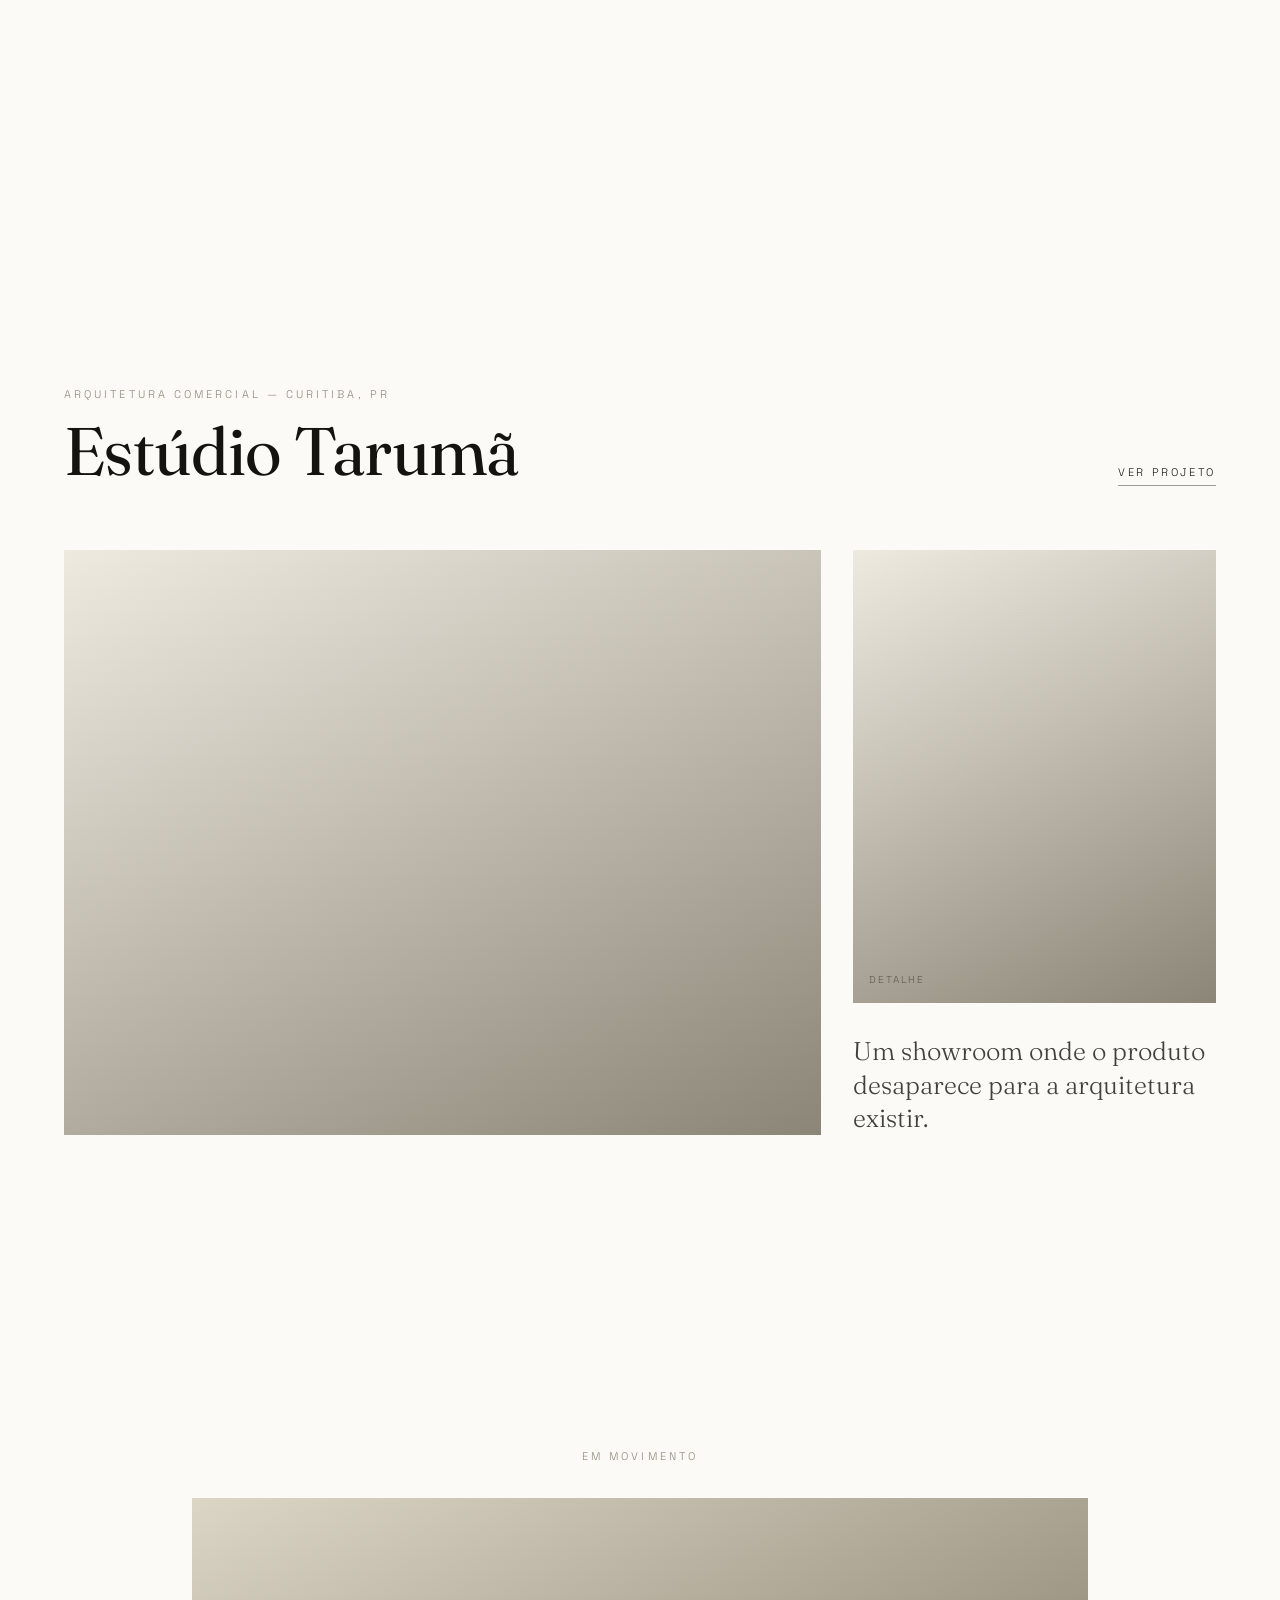
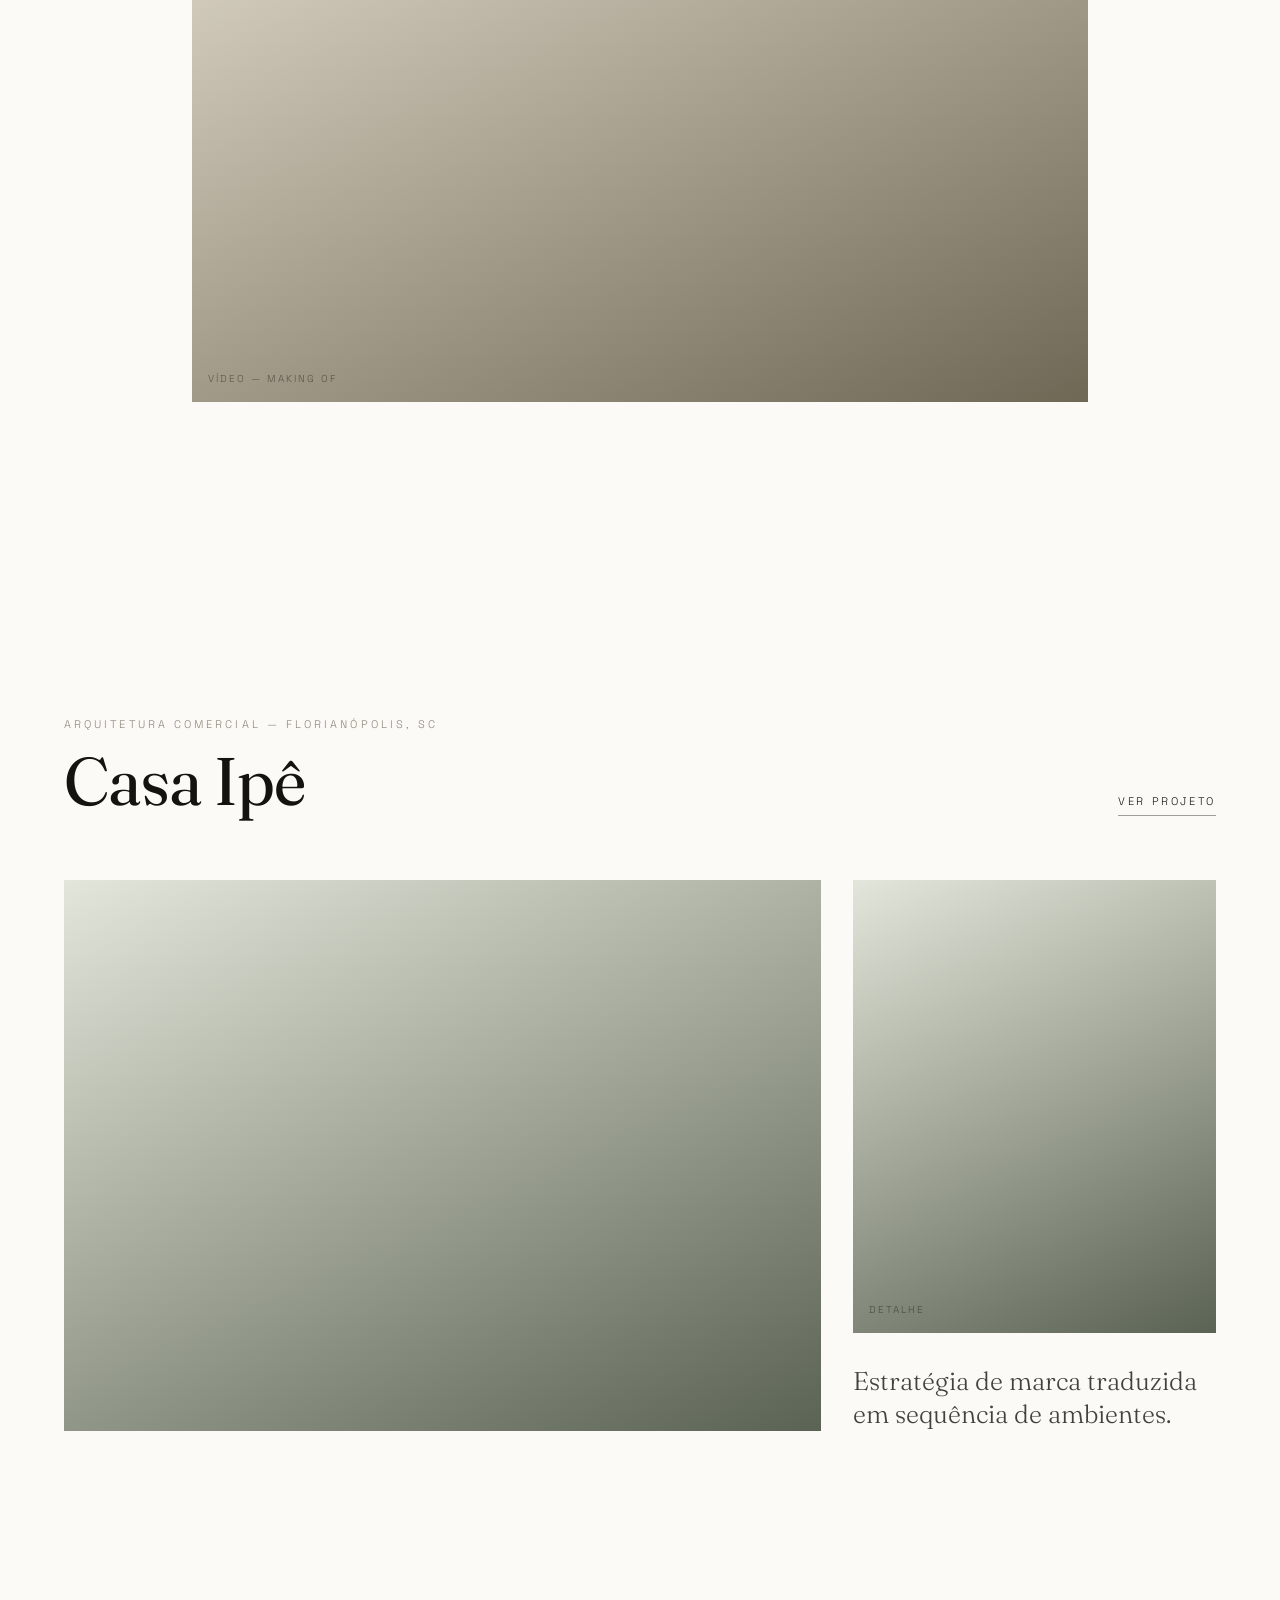
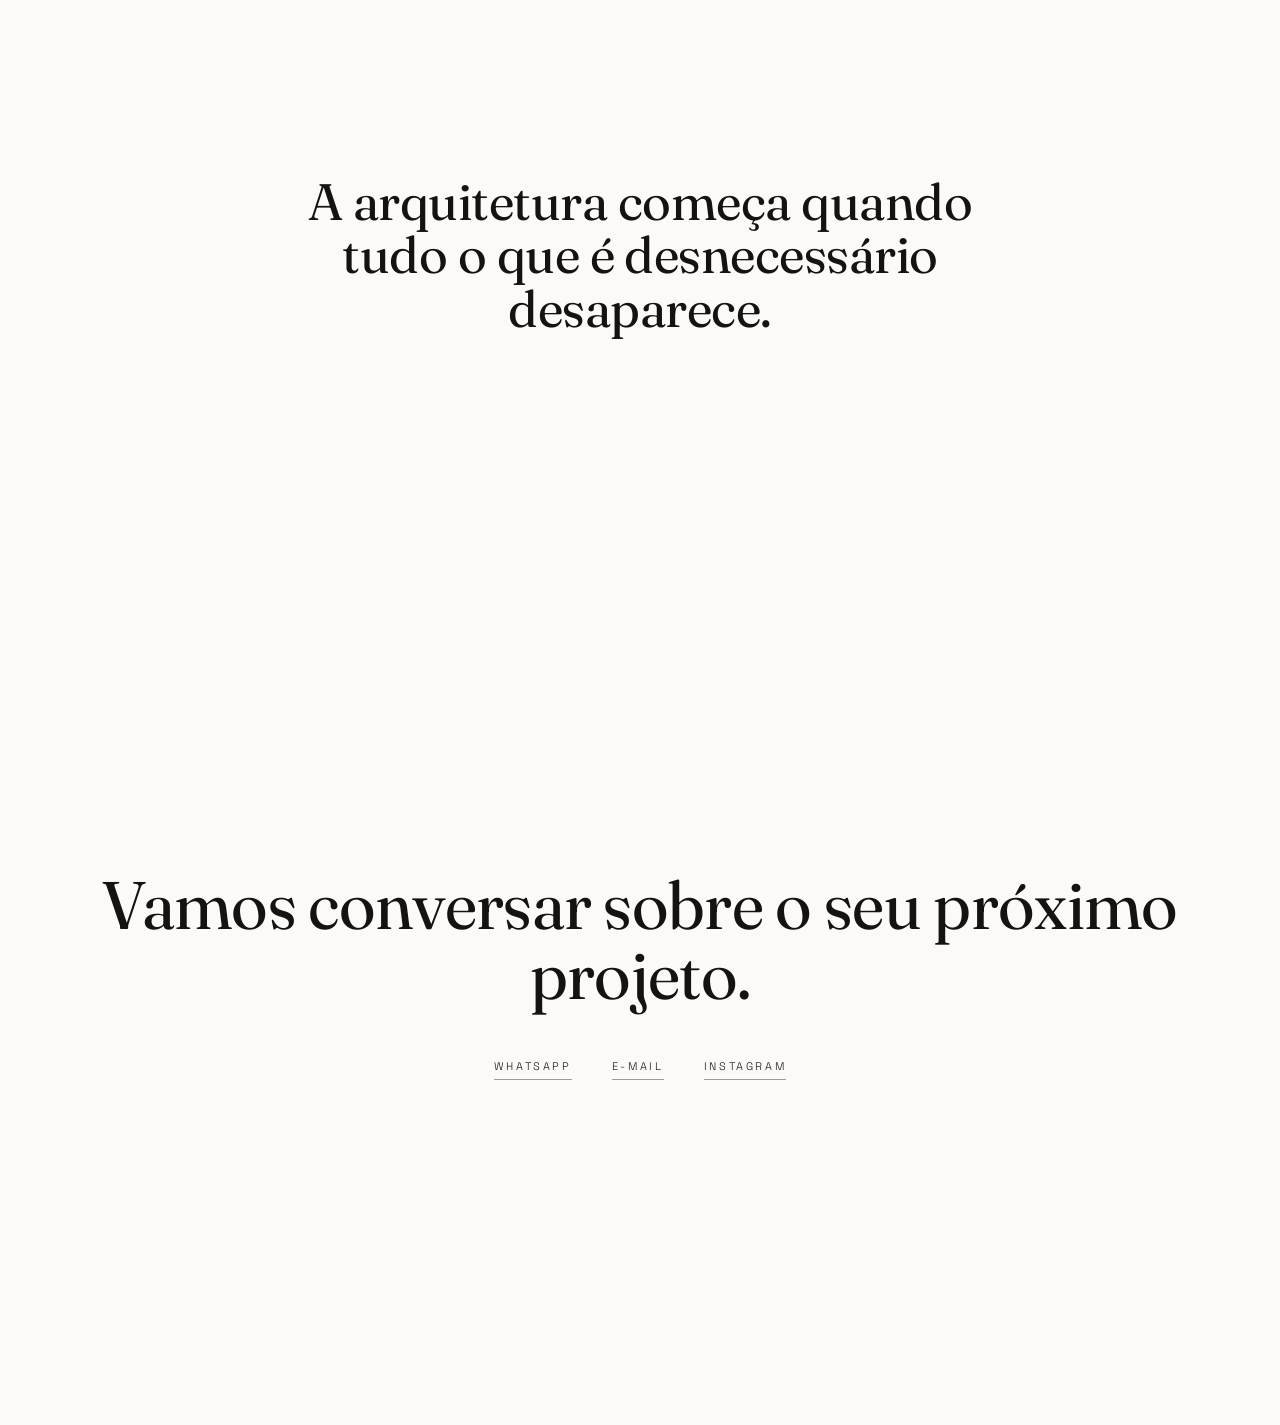
==== commit 39f1a7c3: "test" ====
--- a/index.html
+++ b/index.html
@@ -85,13 +85,13 @@
         <div class="project-block__head reveal">
           <div>
             <span class="eyebrow">Arquitetura Comercial — São Paulo, SP</span>
-            <h2 class="heading heading--xl project-block__title">Casa Aroeira</h2>
-          </div>
-          <a href="projetos/casa-aroeira.html" class="link-line">Ver projeto</a>
-        </div>
-        <div class="grid grid-12">
-          <a href="projetos/casa-aroeira.html" class="media-link project-block__media reveal">
-            <div class="tone tone--a ratio-16-10"></div>
+            <h2 class="heading heading--xl project-block__title">Yellow K</h2>
+          </div>
+          <a href="projetos/yellow_k.html" class="link-line">Ver projeto</a>
+        </div>
+        <div class="grid grid-12">
+          <a href="projetos/yellow_k.html" class="media-link project-block__media reveal">
+            <div class="tone tone--a ratio-16-10 banner_project1"></div>
           </a>
           <div class="project-block__side reveal">
             <div class="tone tone--a ratio-4-5">
--- a/assets/css/style.css
+++ b/assets/css/style.css
@@ -517,8 +517,6 @@
   position: absolute;
   inset: 0;
   background-image: url("../img/capa2.png");
-
-  /* background: linear-gradient(to top, rgba(20, 19, 15, 0.35), transparent 55%); */
 }
 
 .hero__content {
@@ -587,6 +585,10 @@
 /* ==========================================================================
    PROJETOS
    ========================================================================== */
+.banner_project1 {
+  background-image: url("../img/capa2.png") !important;
+}
+
 .project-block__head {
   display: flex;
   flex-wrap: wrap;
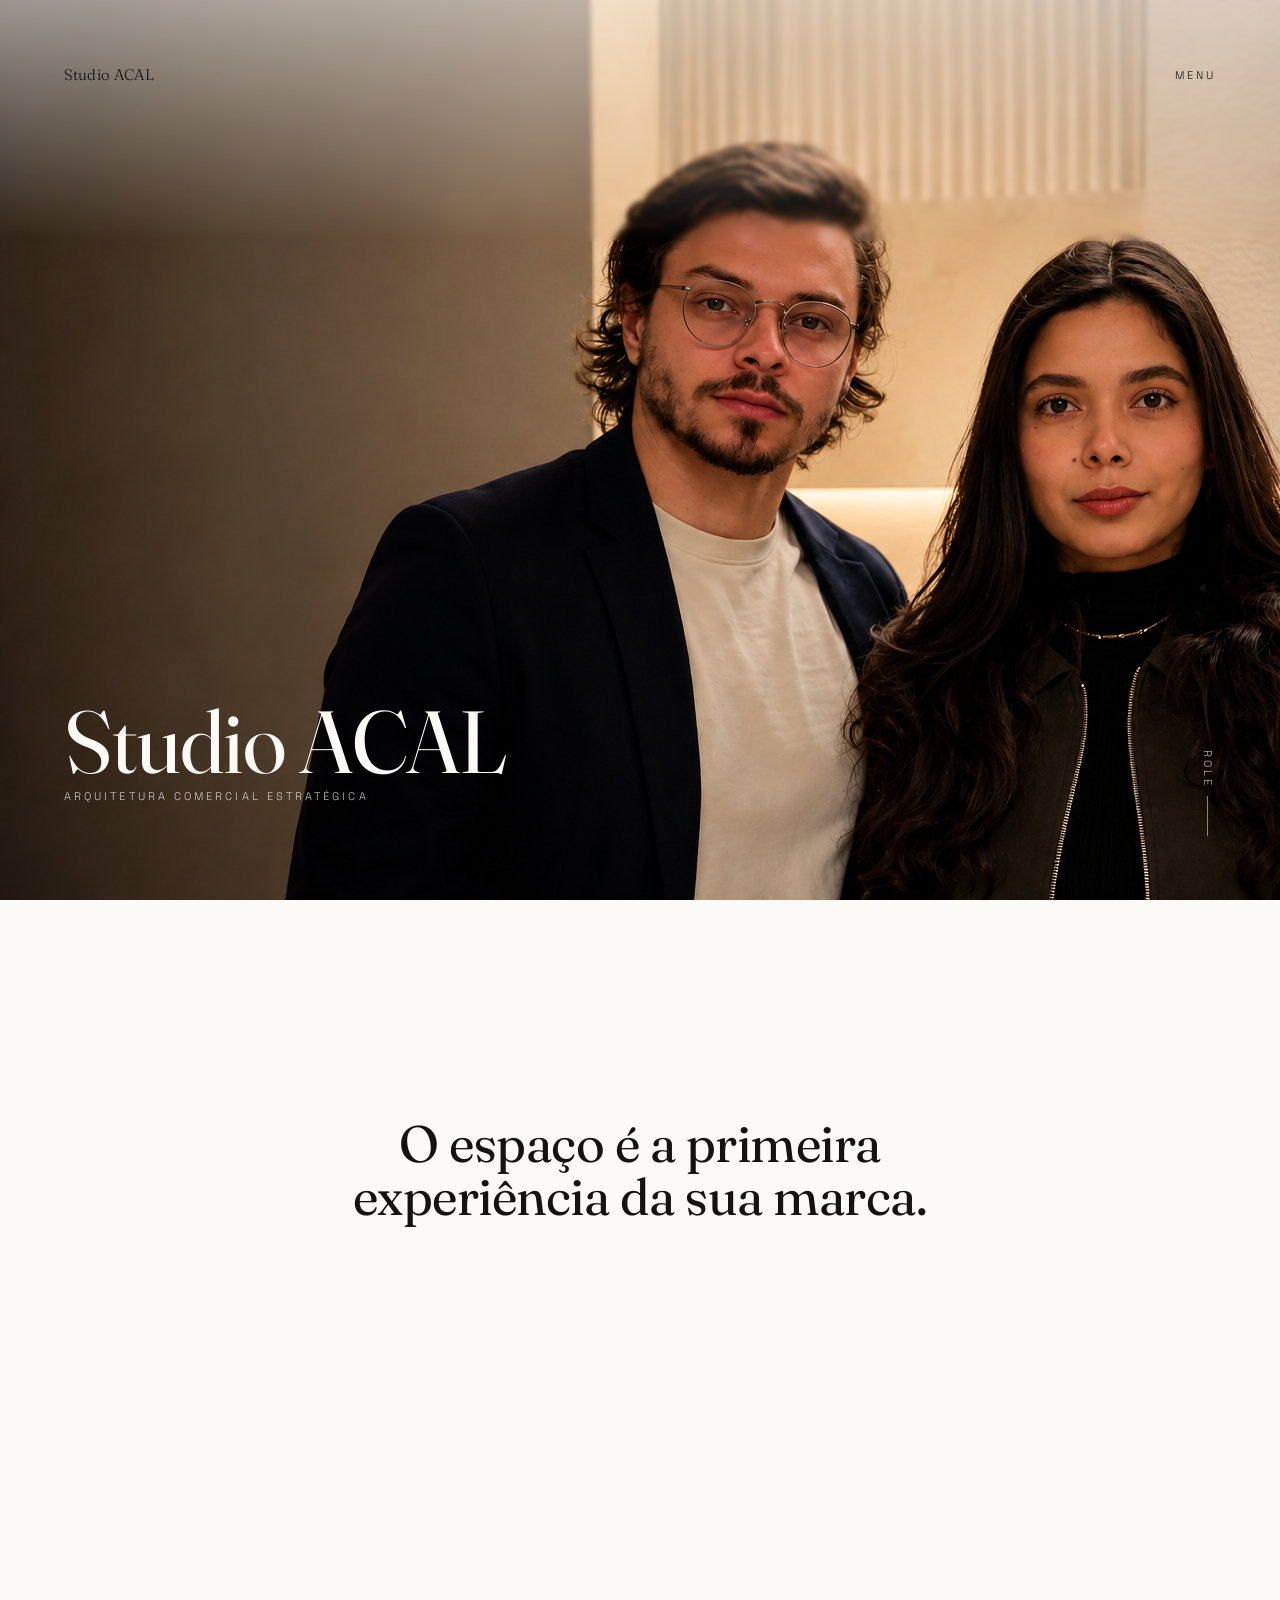
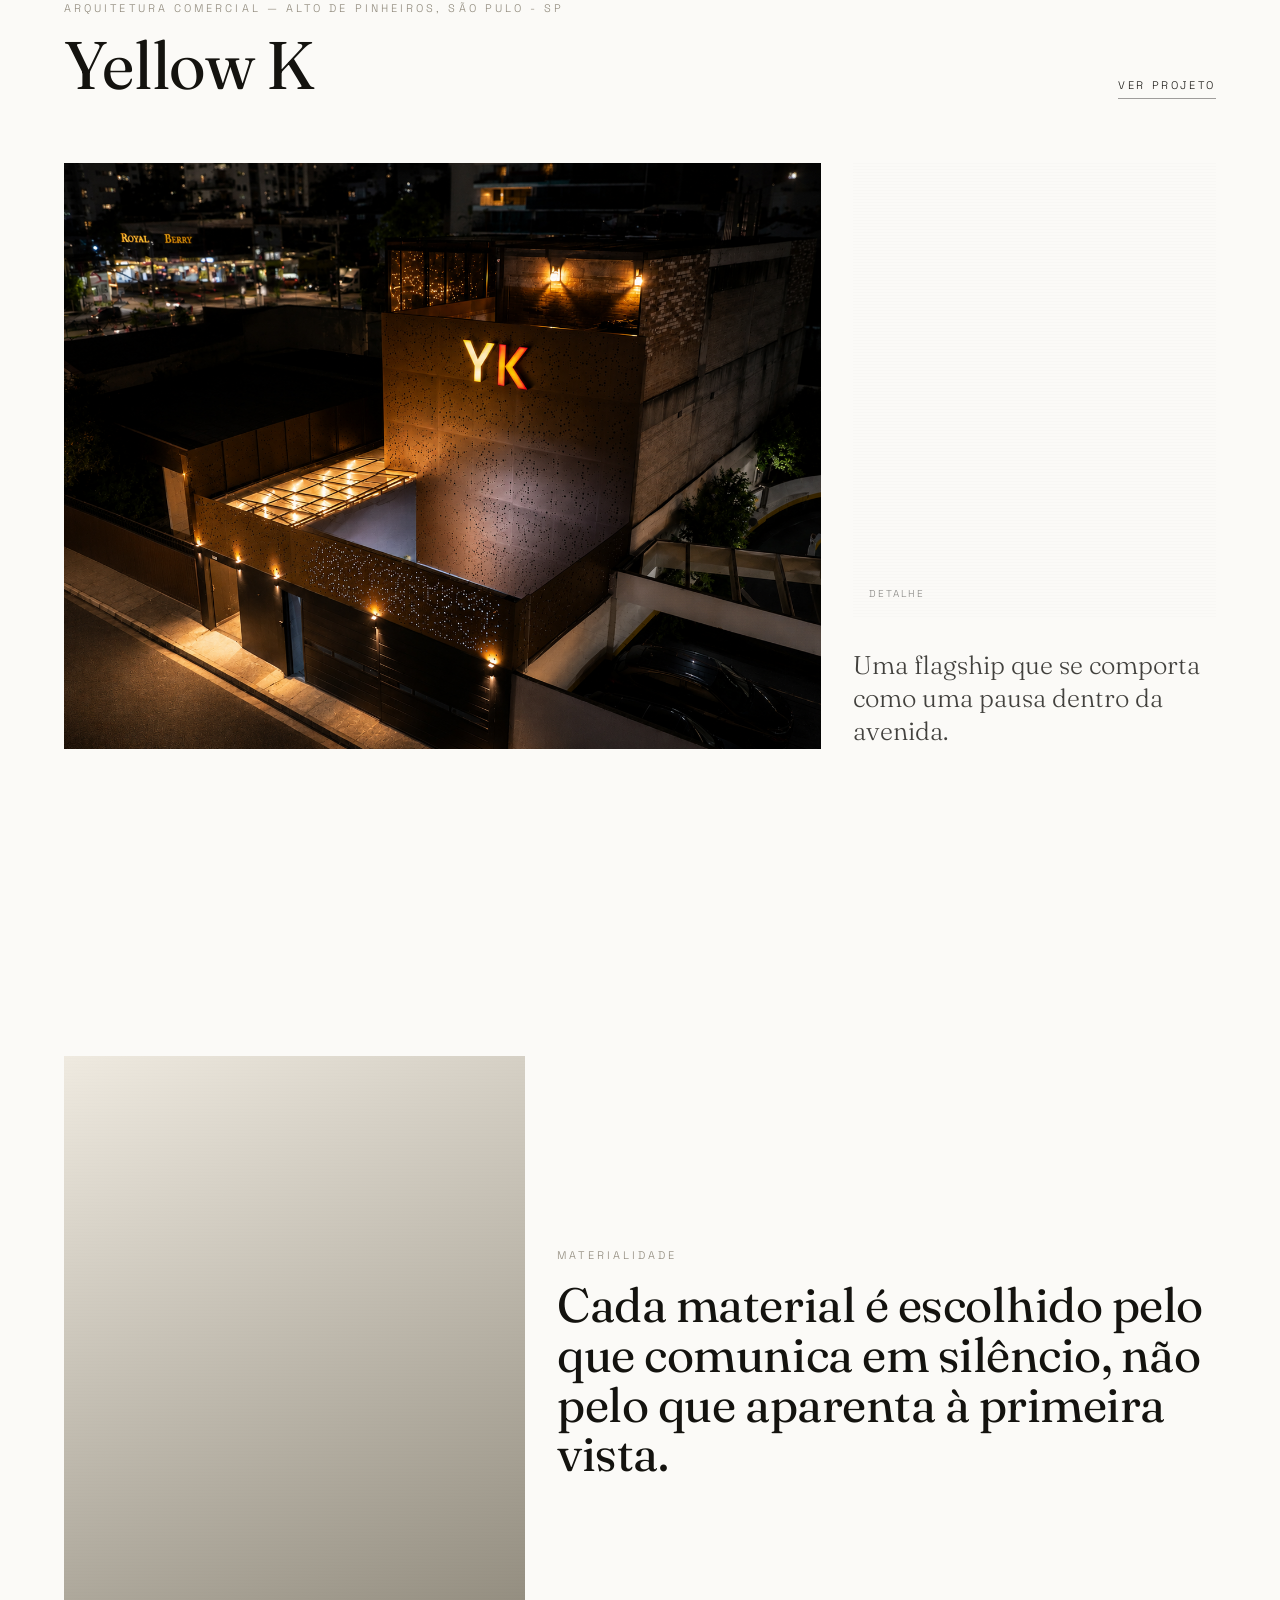
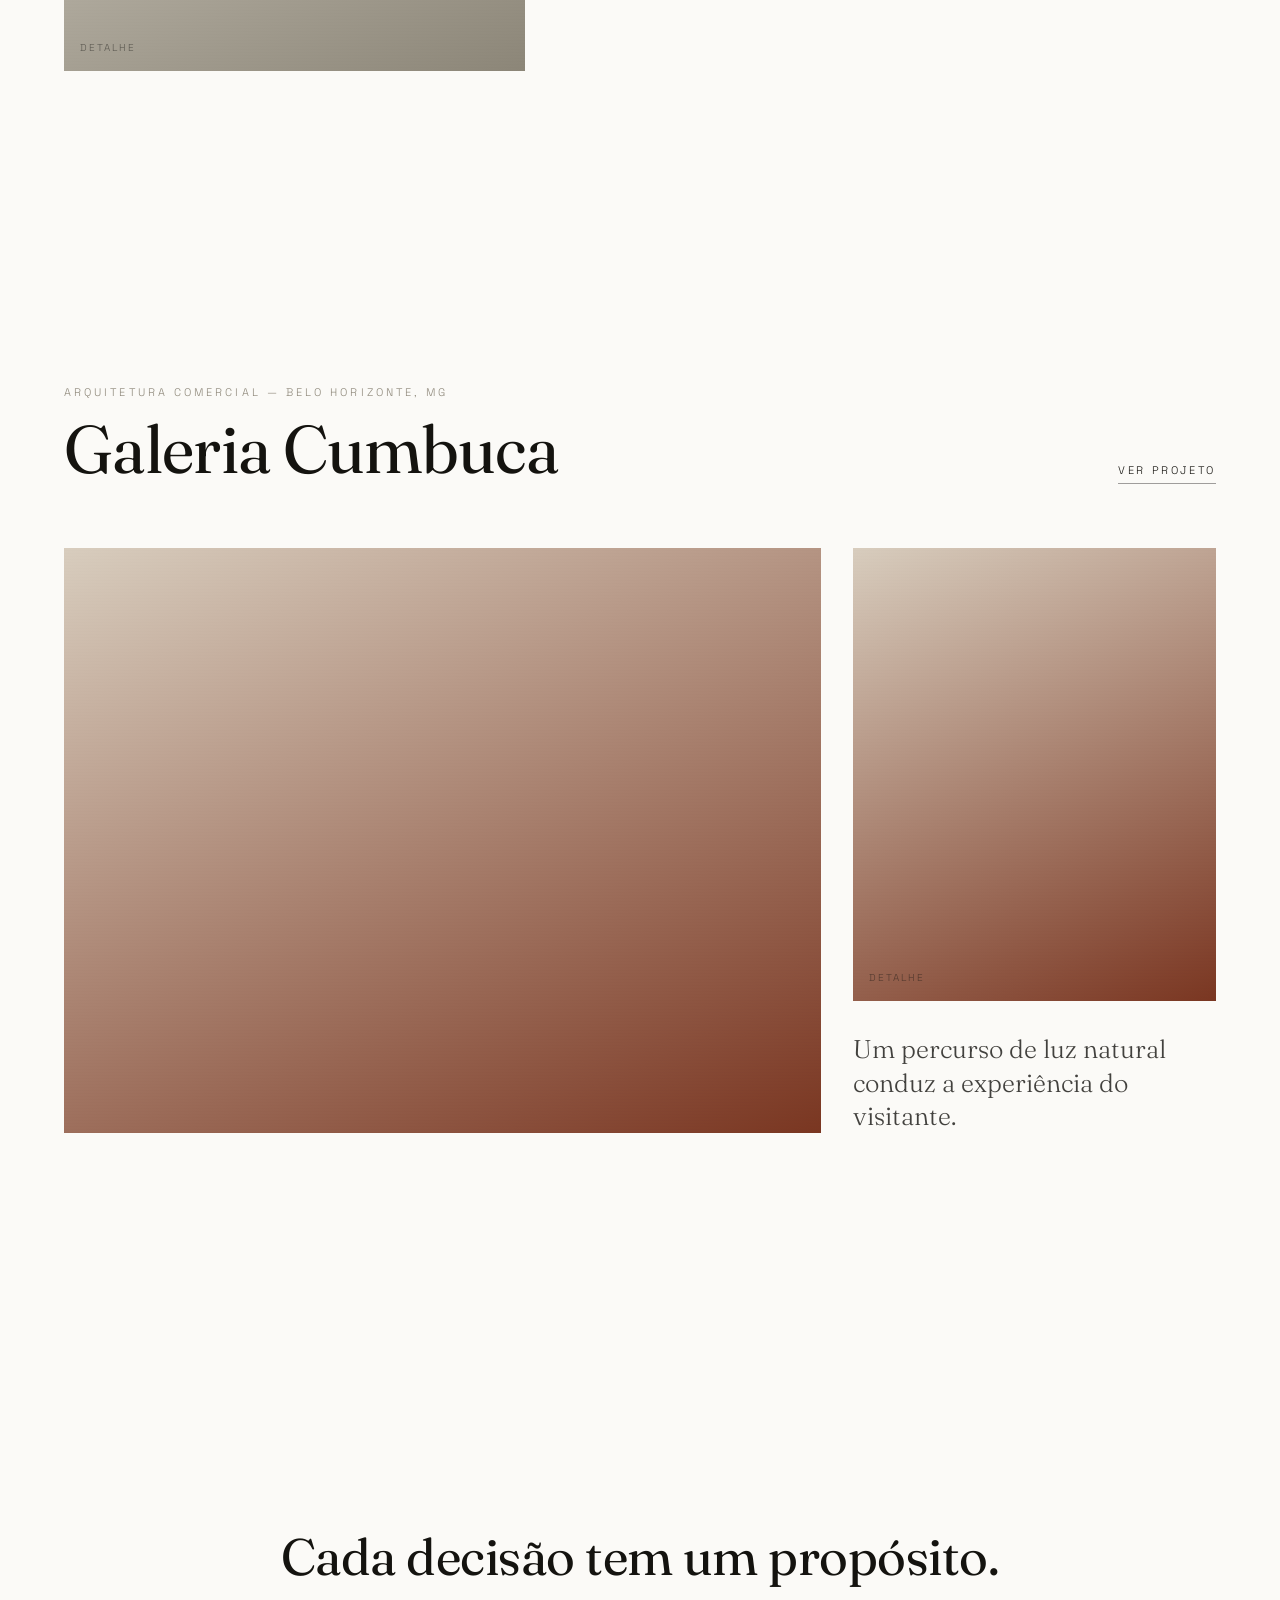
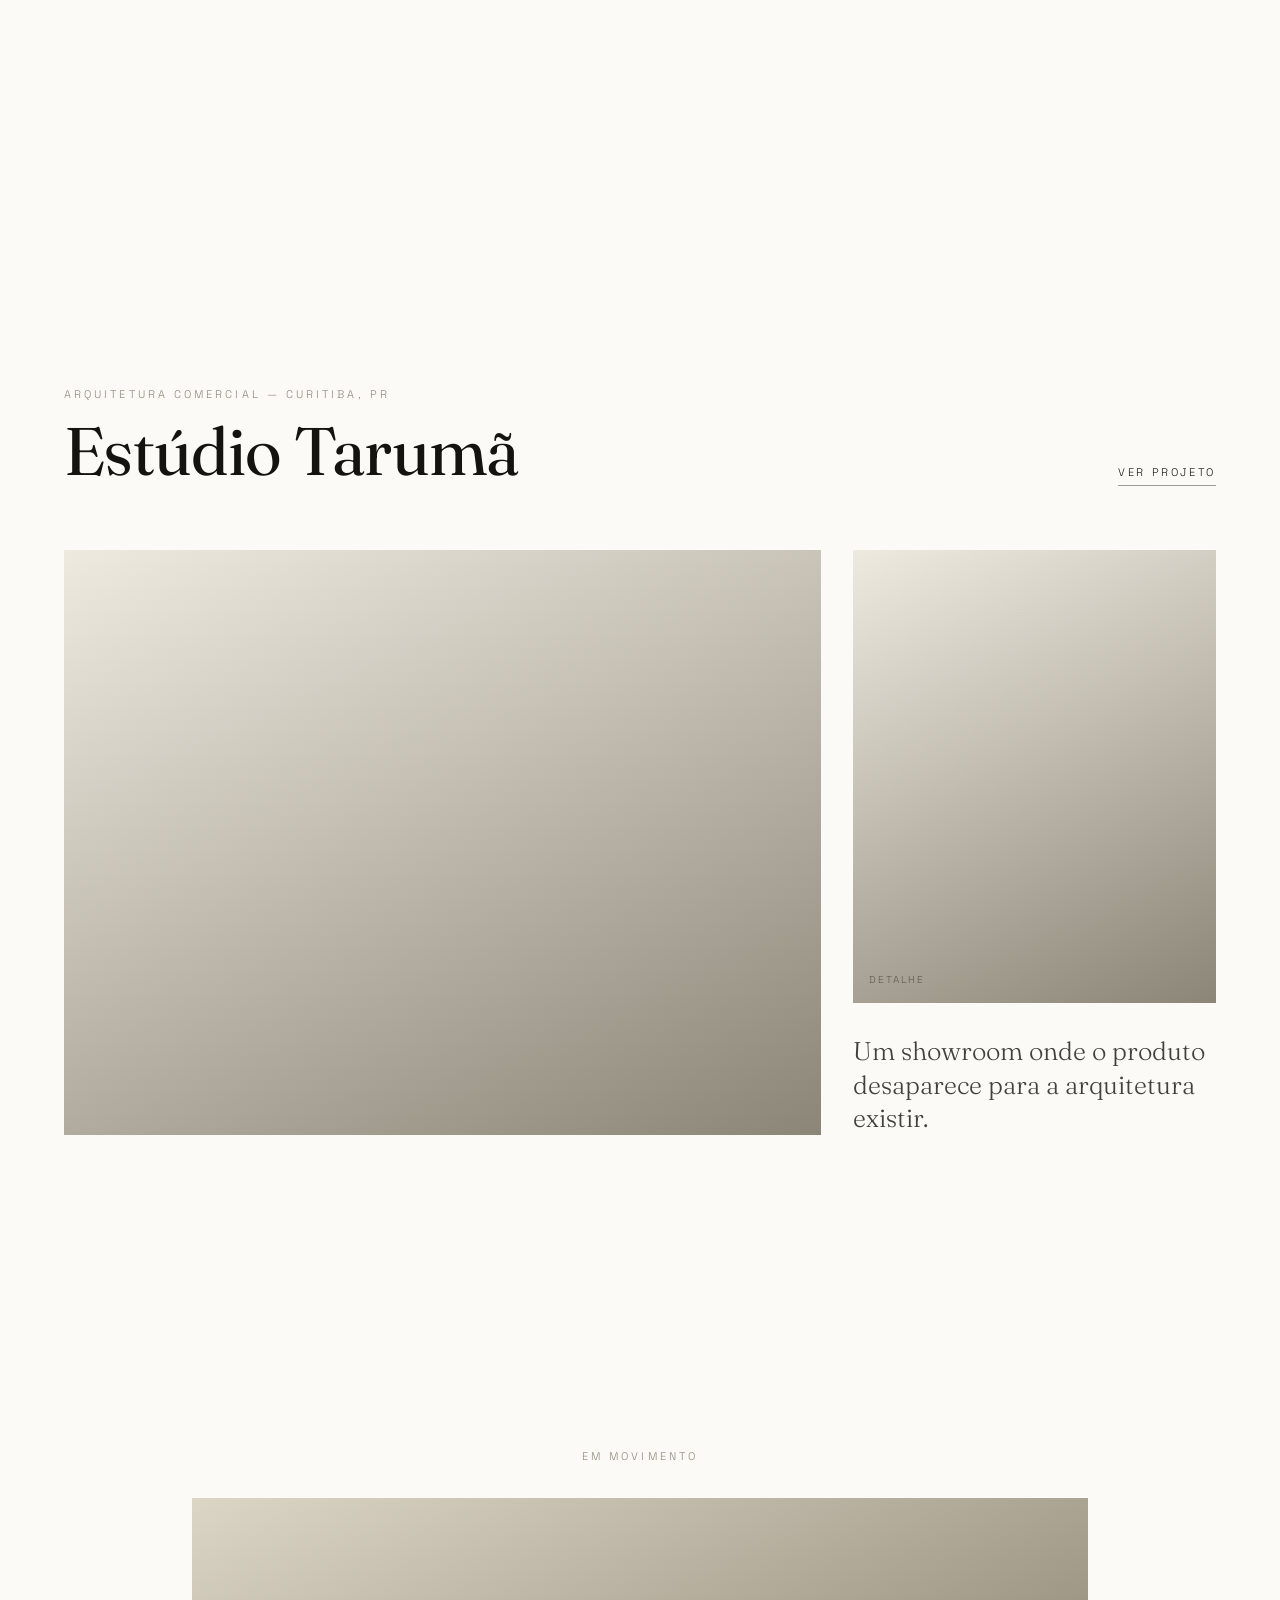
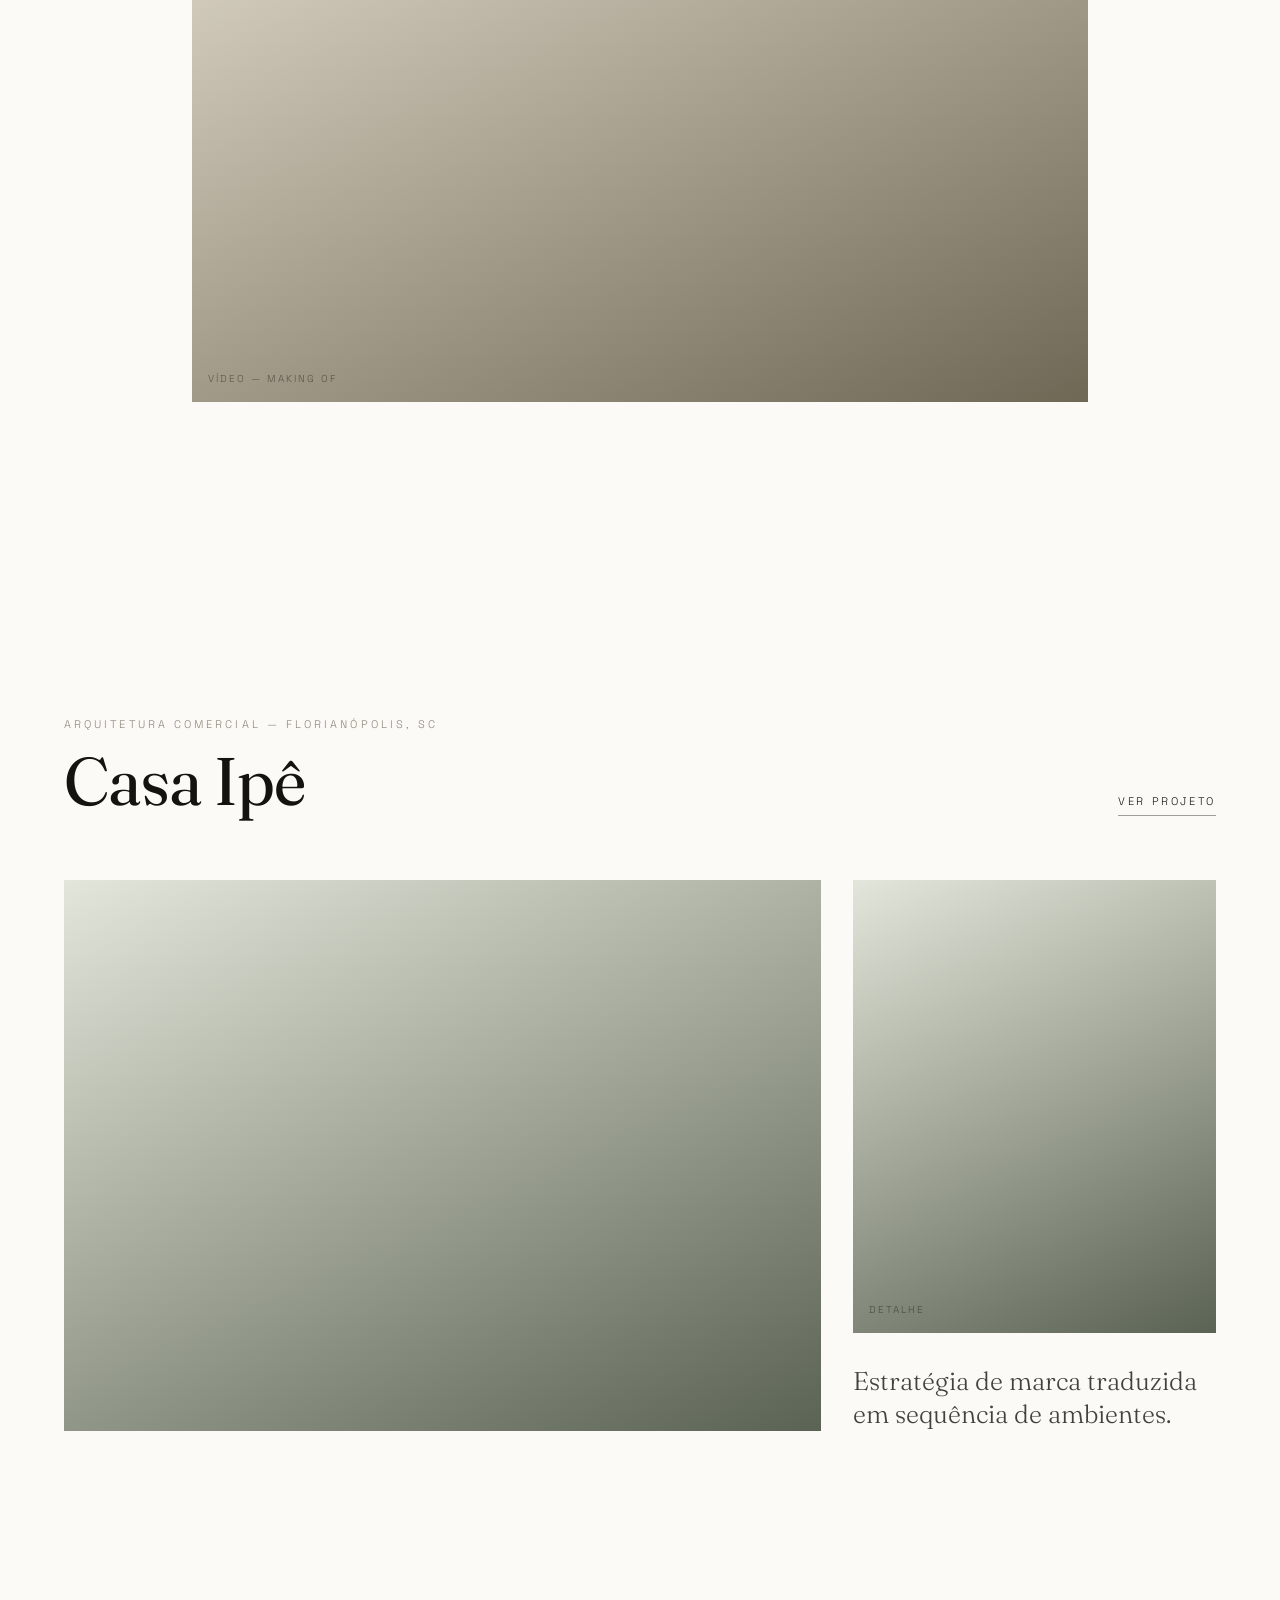
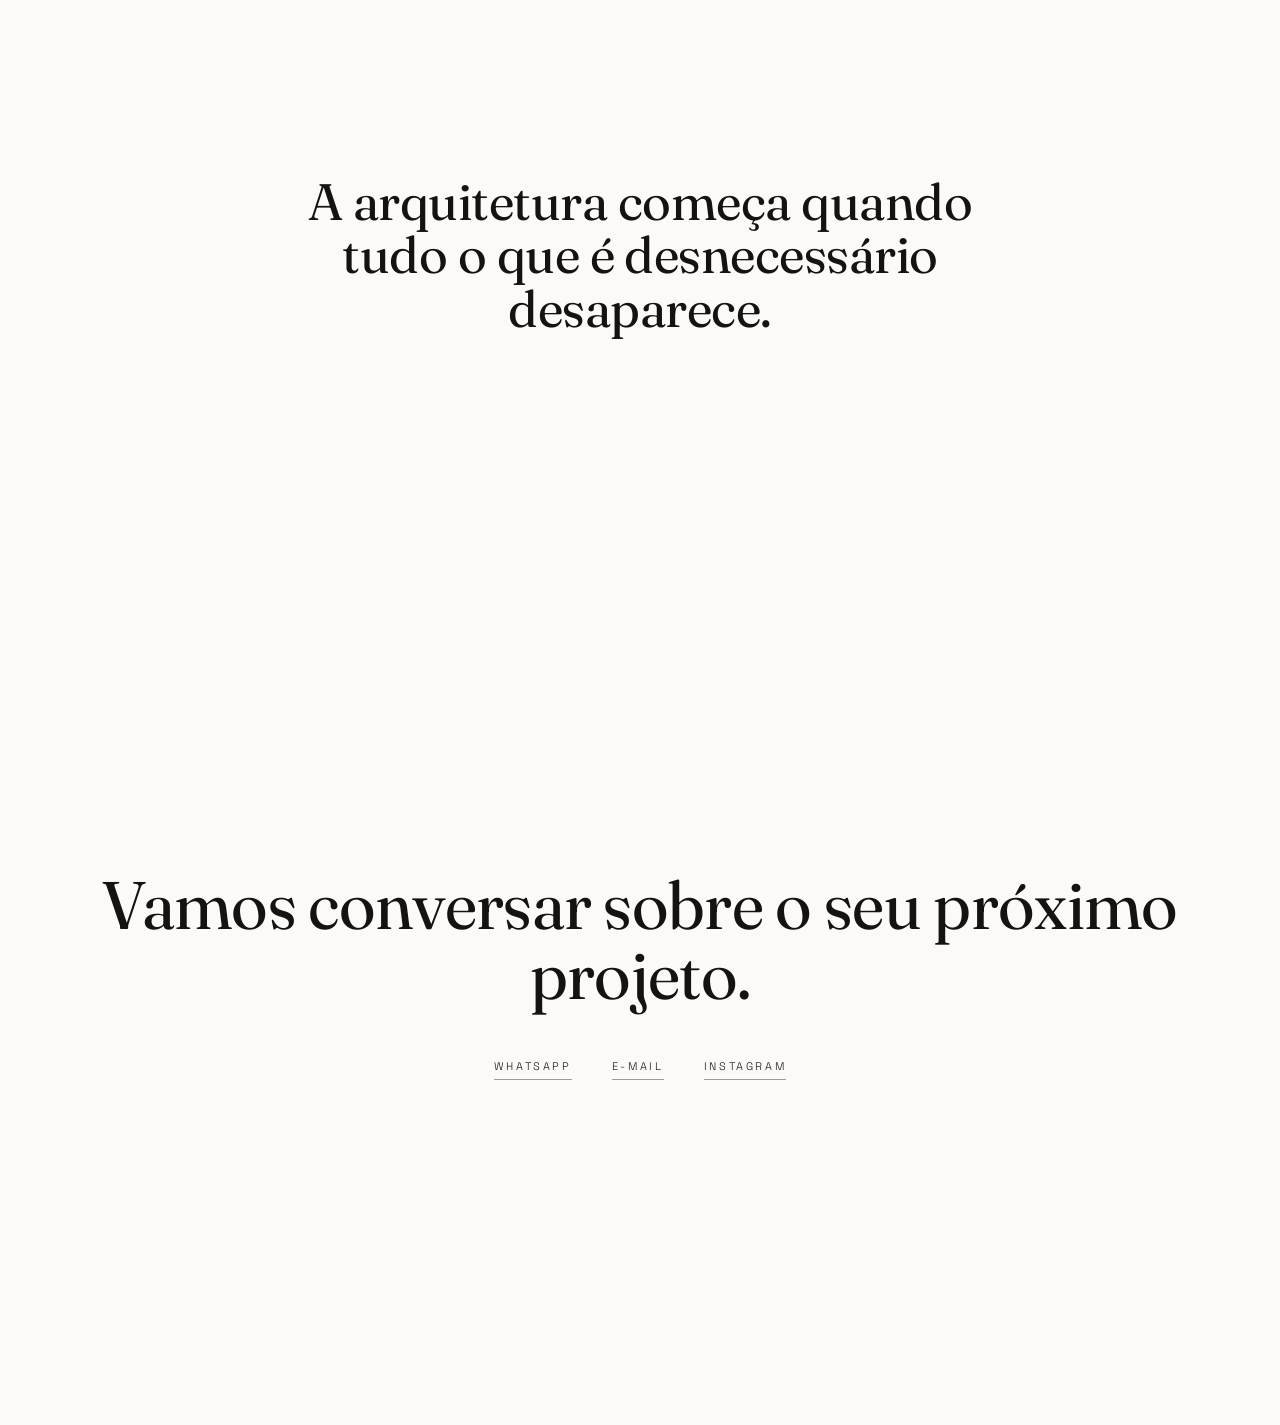
==== commit 97618e0a: "test" ====
--- a/index.html
+++ b/index.html
@@ -84,17 +84,17 @@
       <div class="container">
         <div class="project-block__head reveal">
           <div>
-            <span class="eyebrow">Arquitetura Comercial — São Paulo, SP</span>
+            <span class="eyebrow">Arquitetura Comercial — Alto de Pinheiros, São Pulo - SP</span>
             <h2 class="heading heading--xl project-block__title">Yellow K</h2>
           </div>
           <a href="projetos/yellow_k.html" class="link-line">Ver projeto</a>
         </div>
         <div class="grid grid-12">
           <a href="projetos/yellow_k.html" class="media-link project-block__media reveal">
-            <div class="tone tone--a ratio-16-10 banner_project1"></div>
-          </a>
-          <div class="project-block__side reveal">
-            <div class="tone tone--a ratio-4-5">
+            <div class="tone tone--a ratio-16-10 banner1_project1"></div>
+          </a>
+          <div class="project-block__side reveal">
+            <div class="tone tone--a ratio-4-5 banner2_project1">
               <span class="tone__label">Detalhe</span>
             </div>
             <p>Uma flagship que se comporta como uma pausa dentro da avenida.</p>
--- a/assets/css/style.css
+++ b/assets/css/style.css
@@ -565,6 +565,24 @@
   100% { transform: scaleY(0); }
 }
 
+@media (max-width: 1024px){
+    .hero{
+      min-height:100svh;
+    }
+
+    .hero::after{
+      background-position: 65% center;
+    }
+
+}
+
+@media (max-width:768px){
+    .hero::after{
+      background-size:280%;
+      background-position:66% 8%;
+    }
+}
+
 /* ==========================================================================
    MANIFESTO
    ========================================================================== */
@@ -585,8 +603,50 @@
 /* ==========================================================================
    PROJETOS
    ========================================================================== */
-.banner_project1 {
-  background-image: url("../img/capa2.png") !important;
+.banner1_project1{
+  width:100%;
+  height:100%;
+  background-image: url("../img/yellow-k/externo.png") !important;
+  background-size:cover;
+  background-position:center center;
+  background-repeat:no-repeat;
+  transition:transform .8s ease;
+}
+
+.banner2_project1{
+  width:100%;
+  height:100%;
+  background-image: url("../img/yellow-k/bar.jpg") !important;
+  background-size:cover;
+  background-position:center center;
+  background-repeat:no-repeat;
+  transition:transform .8s ease;
+}
+
+.media-link{
+  overflow:hidden;
+}
+
+.media-link:hover .banner2_project1{
+  transform:scale(1.04);
+}
+
+@media (max-width:1024px){
+    .banner2_project1{
+      background-position:60% center;
+    }
+}
+
+@media (max-width:768px){
+    .banner2_project1{
+      background-position: 70% 20%;
+      background-size: 200%;
+    }
+
+  .banner2_project1{
+    background-position: 40% 20%;
+    background-size: 190%;
+  }
 }
 
 .project-block__head {
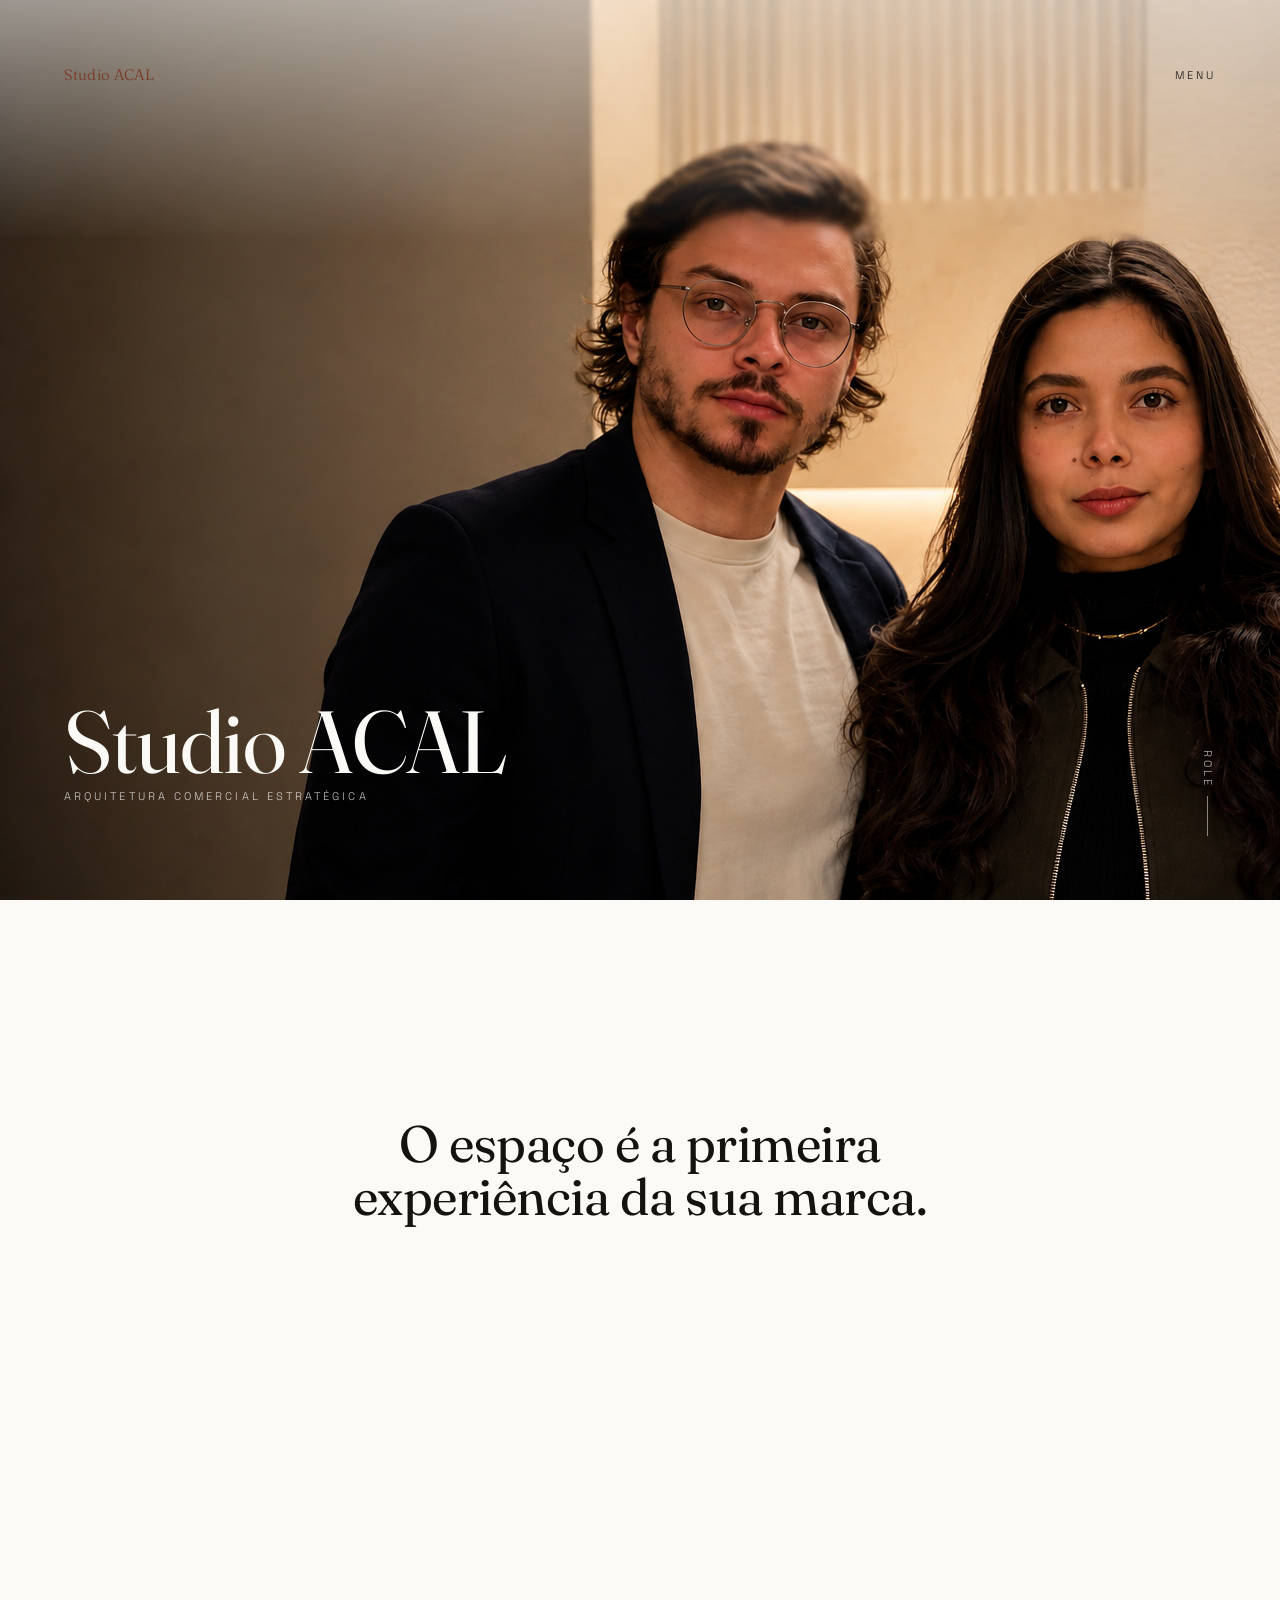
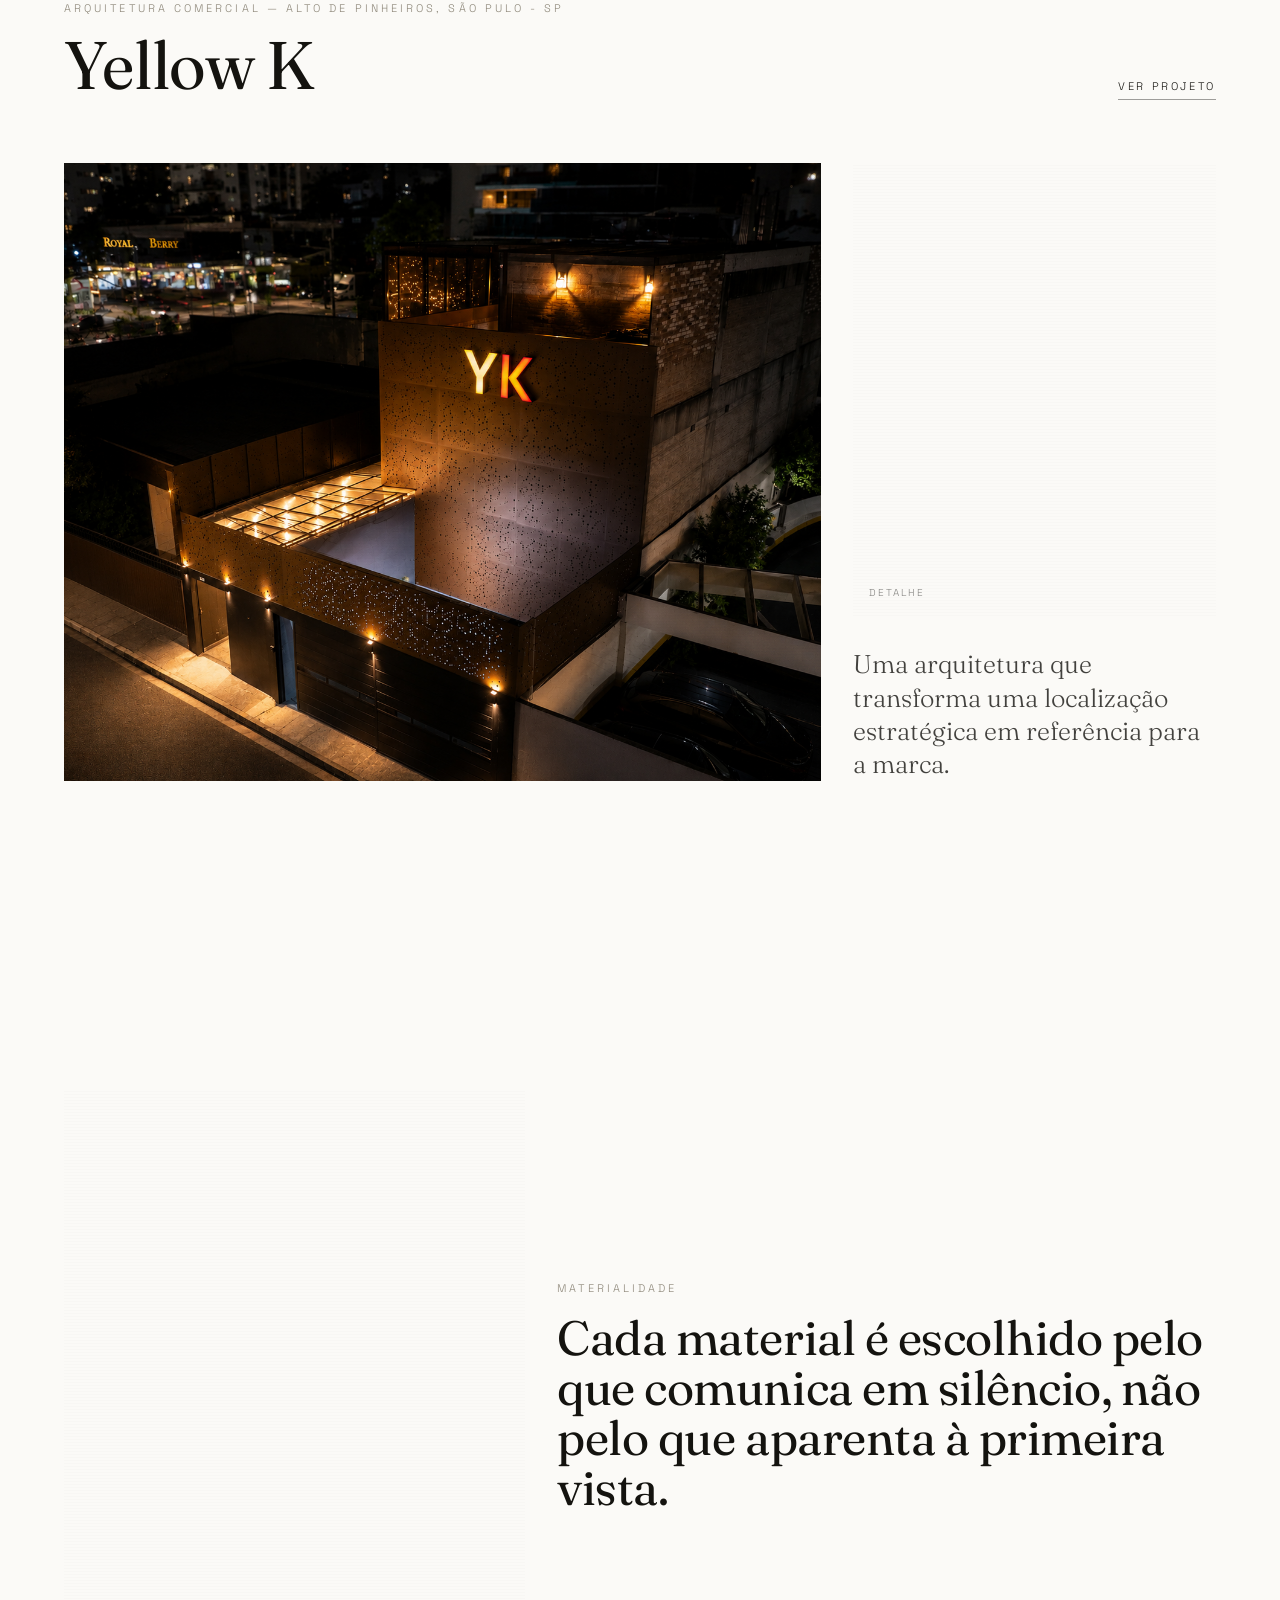
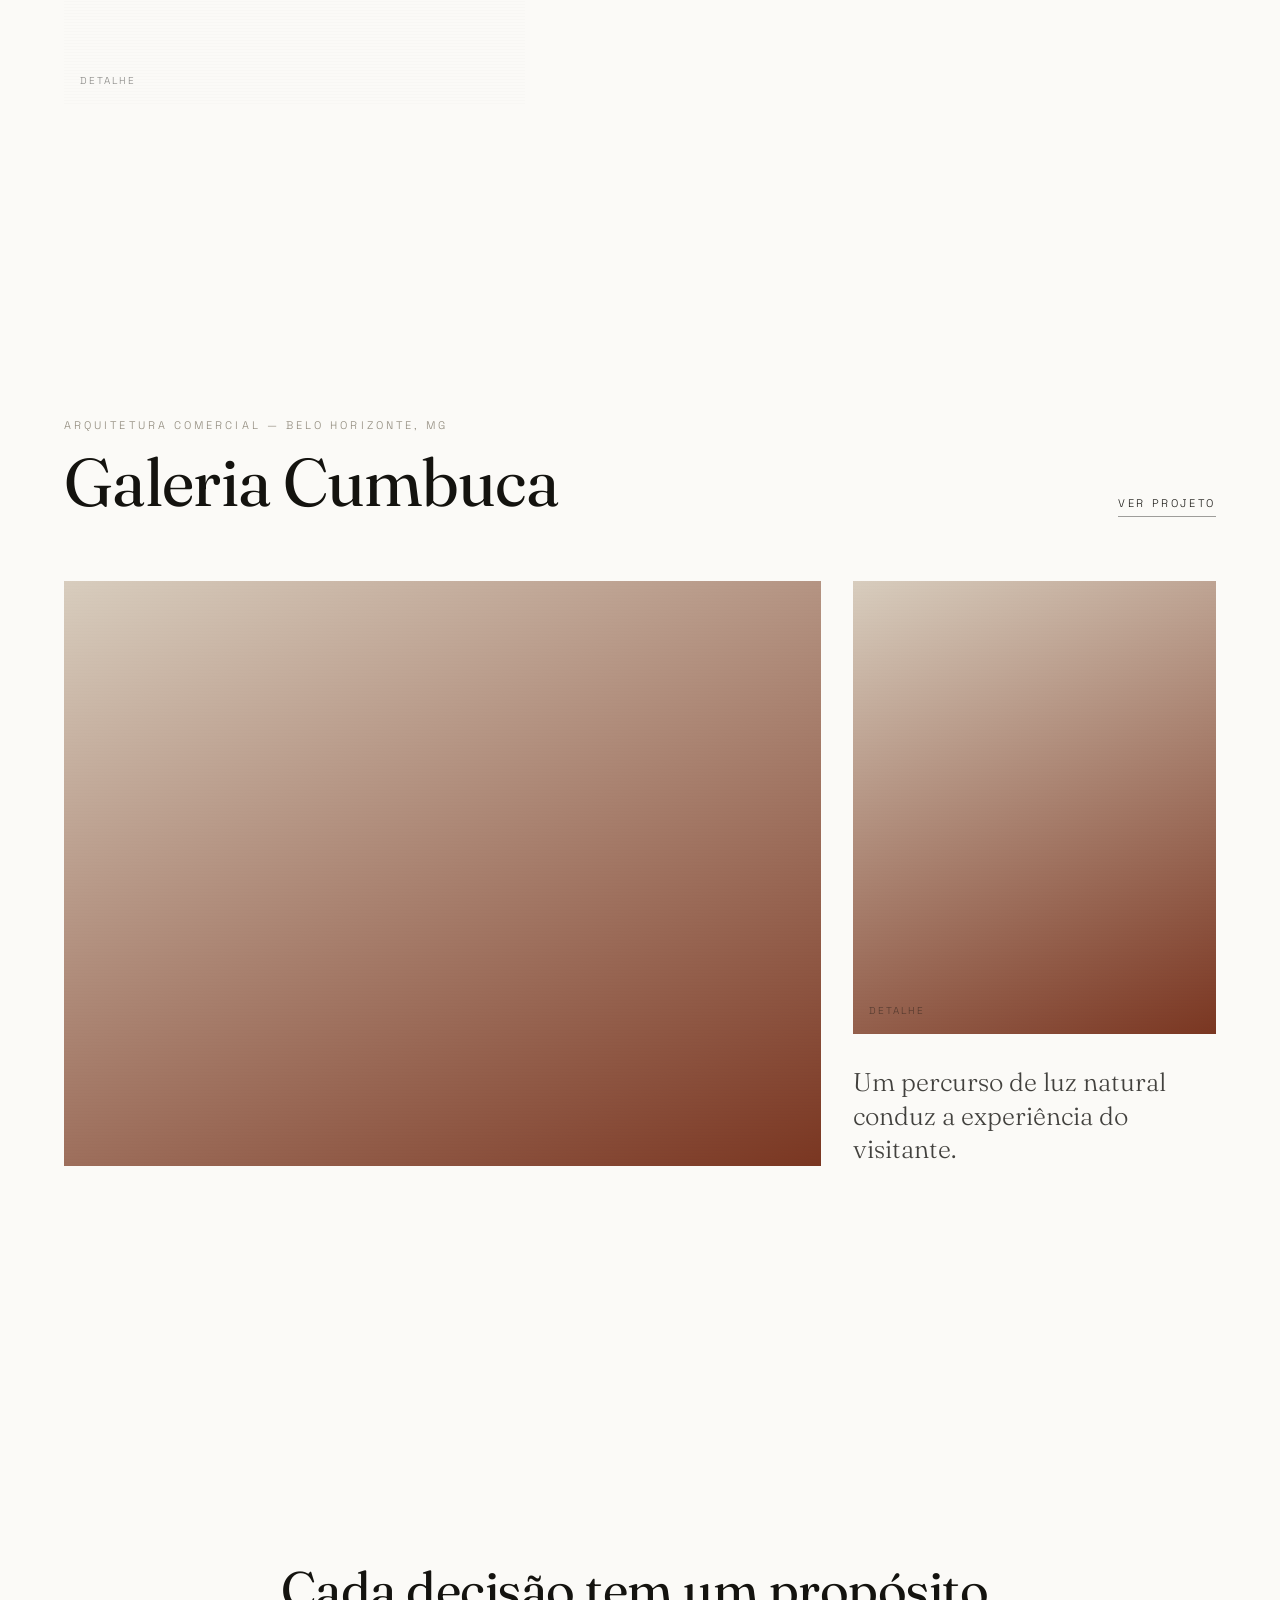
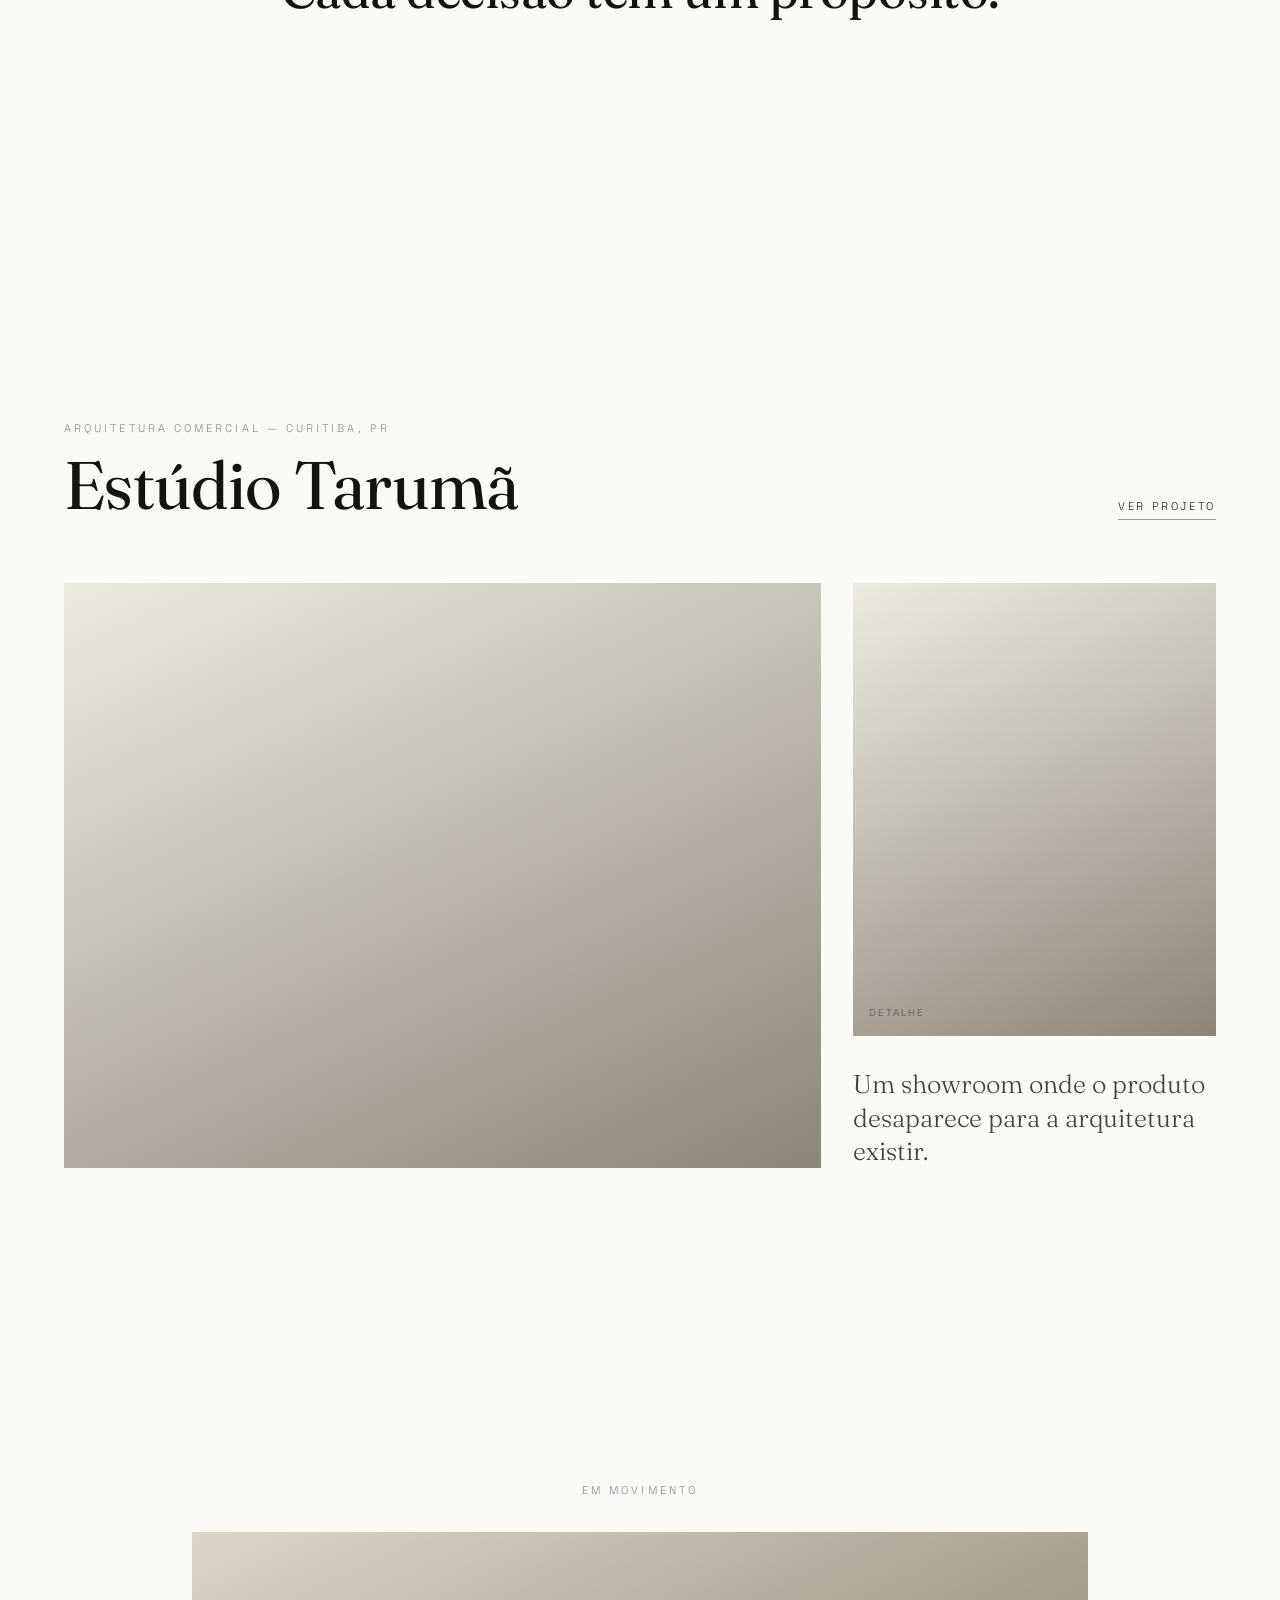
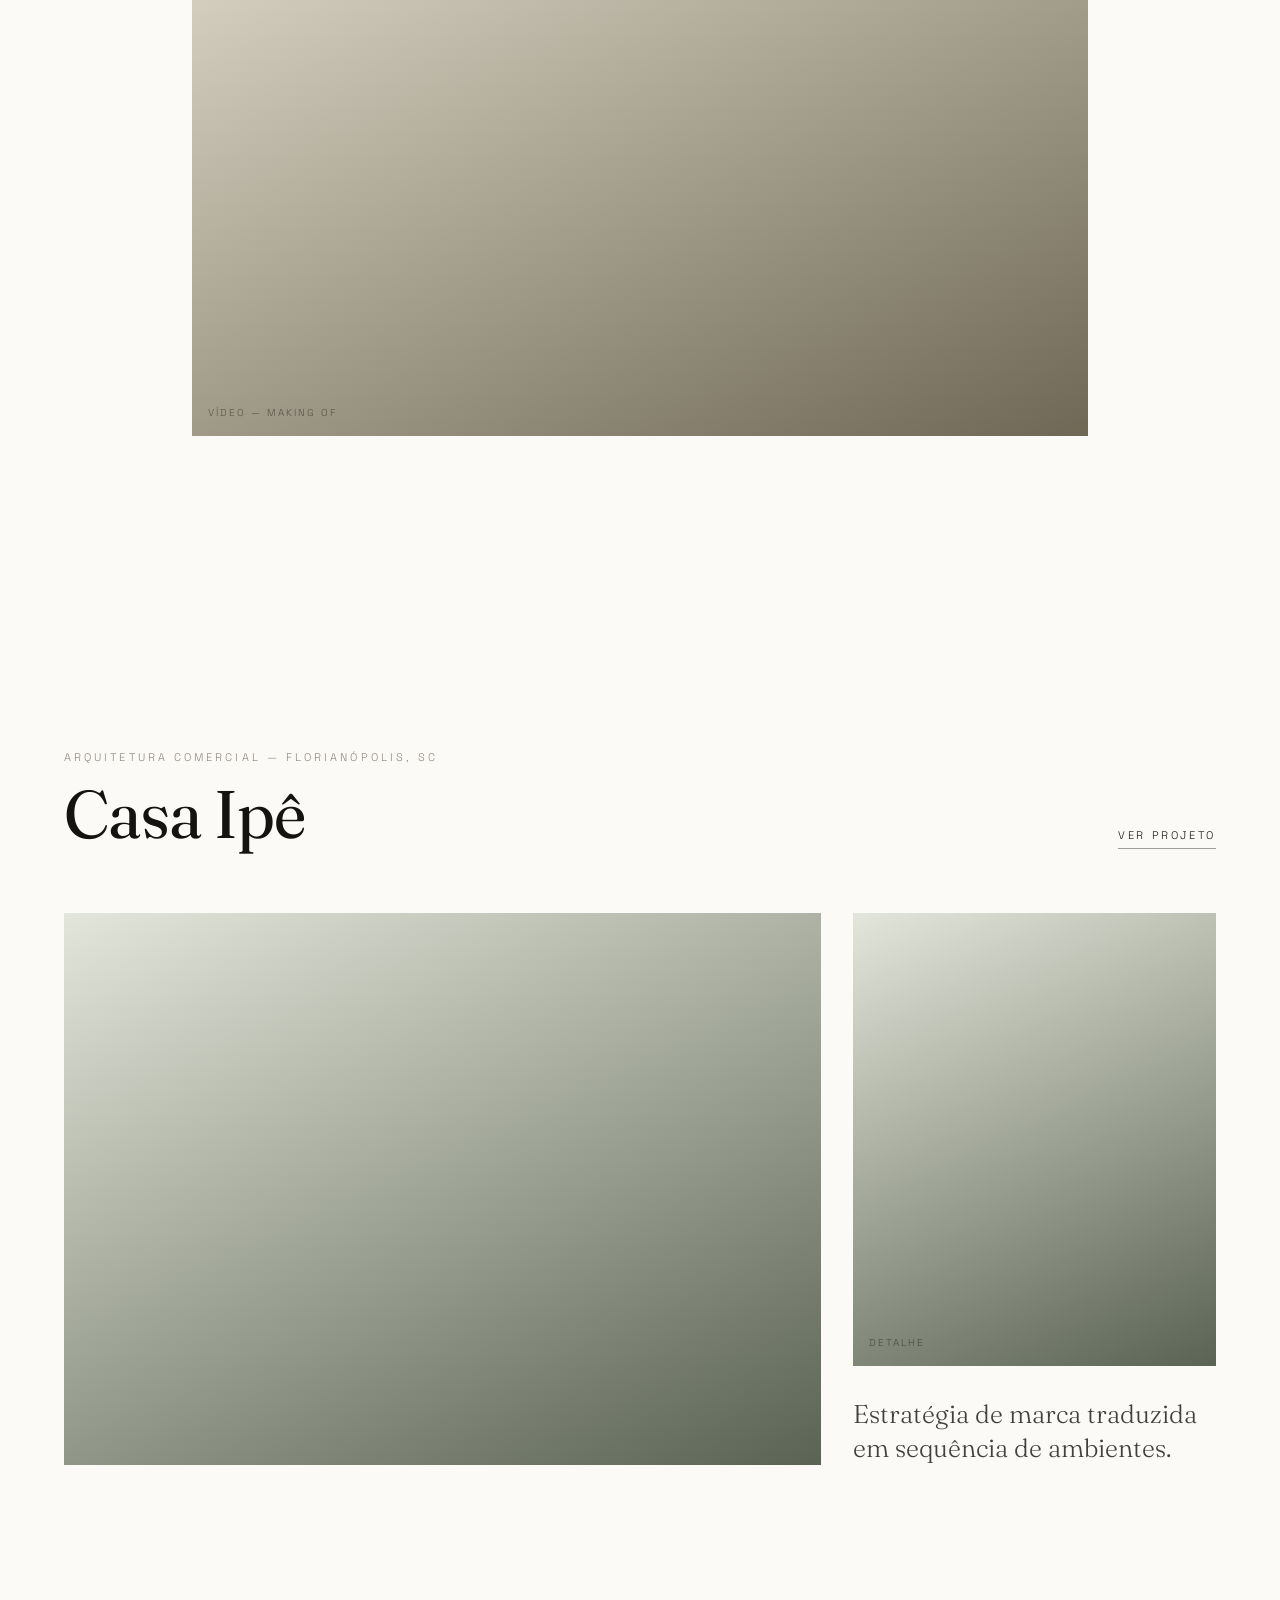
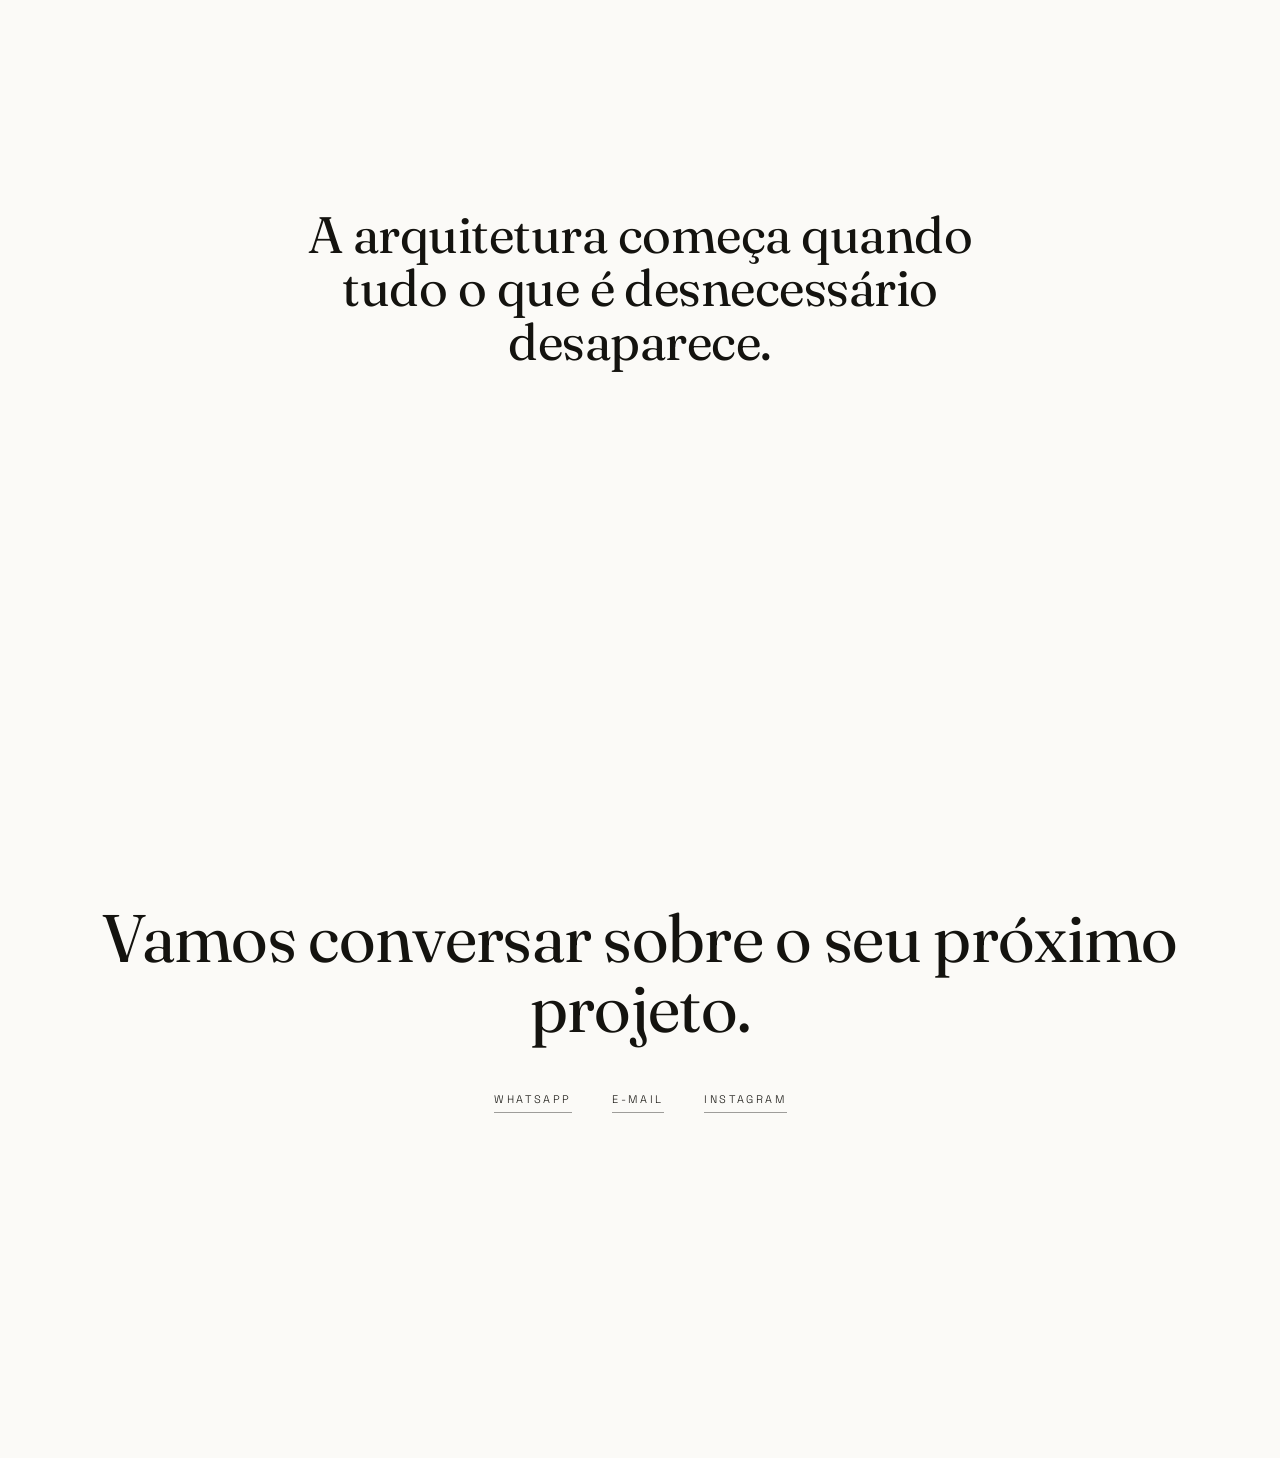
==== commit 68a265a8: "test" ====
--- a/index.html
+++ b/index.html
@@ -97,7 +97,7 @@
             <div class="tone tone--a ratio-4-5 banner2_project1">
               <span class="tone__label">Detalhe</span>
             </div>
-            <p>Uma flagship que se comporta como uma pausa dentro da avenida.</p>
+            <p>Uma arquitetura que transforma uma localização estratégica em referência para a marca.</p>
           </div>
         </div>
       </div>
@@ -107,7 +107,7 @@
     <section class="section">
       <div class="container grid grid-12 reveal">
         <a href="projetos/galeria-cumbuca.html" class="media-link" style="grid-column: span 5;">
-          <div class="tone tone--c ratio-3-4">
+          <div class="tone tone--c ratio-3-4 banner3_Project1">
             <span class="tone__label">Detalhe</span>
           </div>
         </a>
--- a/assets/css/style.css
+++ b/assets/css/style.css
@@ -623,6 +623,16 @@
   transition:transform .8s ease;
 }
 
+.banner3_Project1{
+  width:100%;
+  height:100%;
+  background-image: url("../img/yellow-k/materias.png") !important;
+  background-size:cover;
+  background-position:center center;
+  background-repeat:no-repeat;
+  transition:transform .8s ease;
+}
+
 .media-link{
   overflow:hidden;
 }
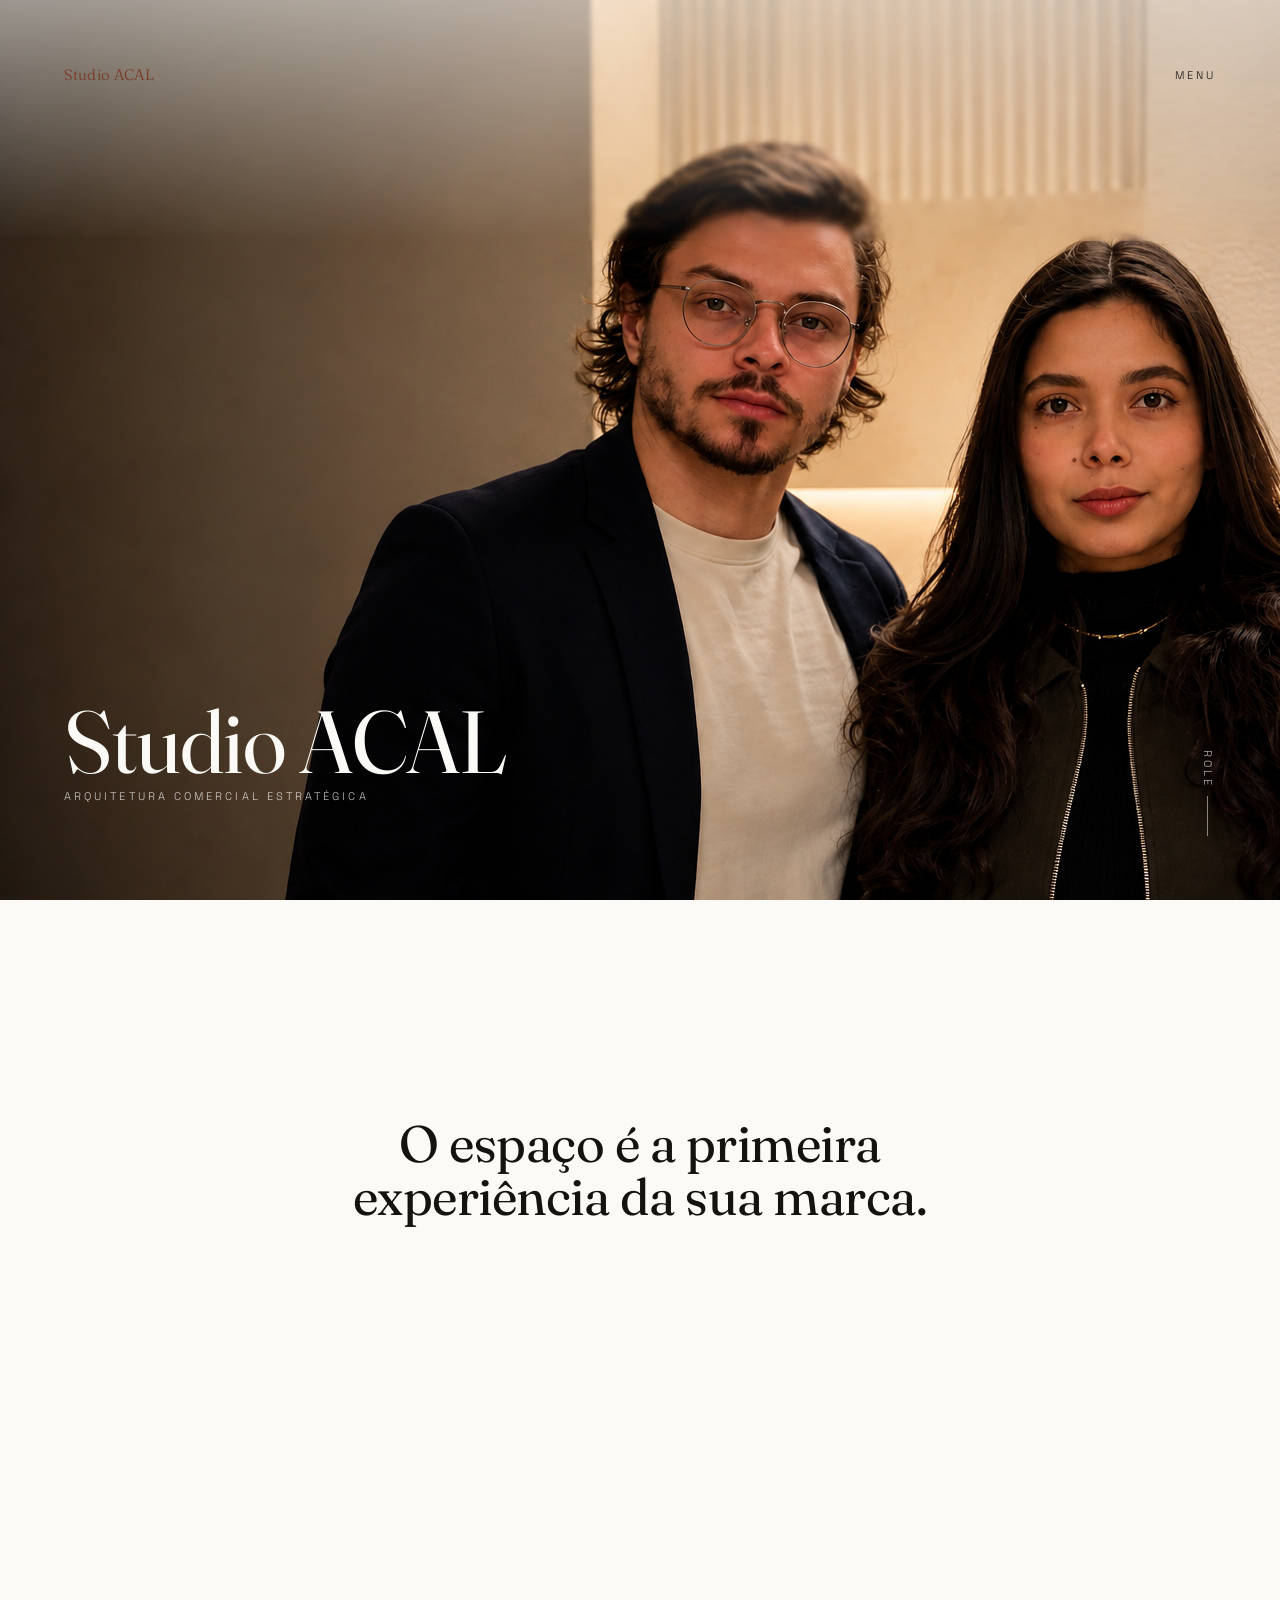
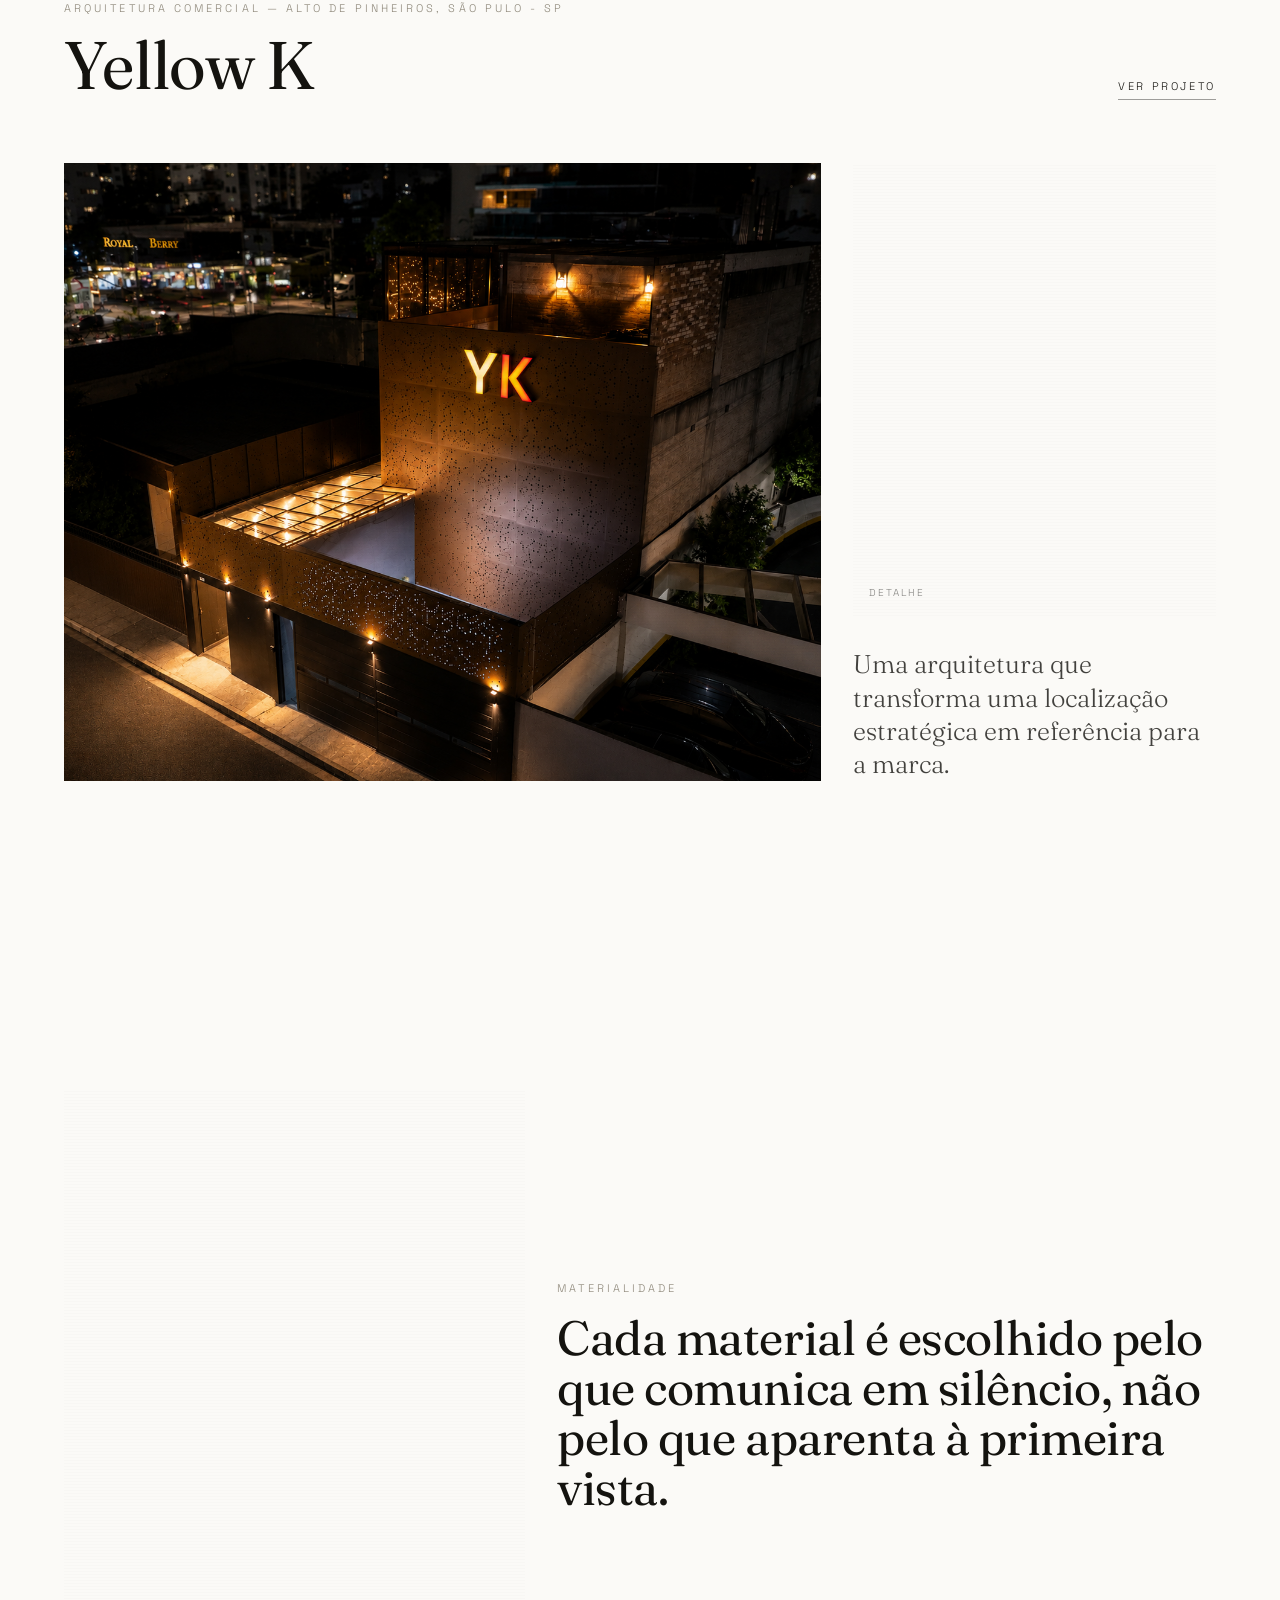
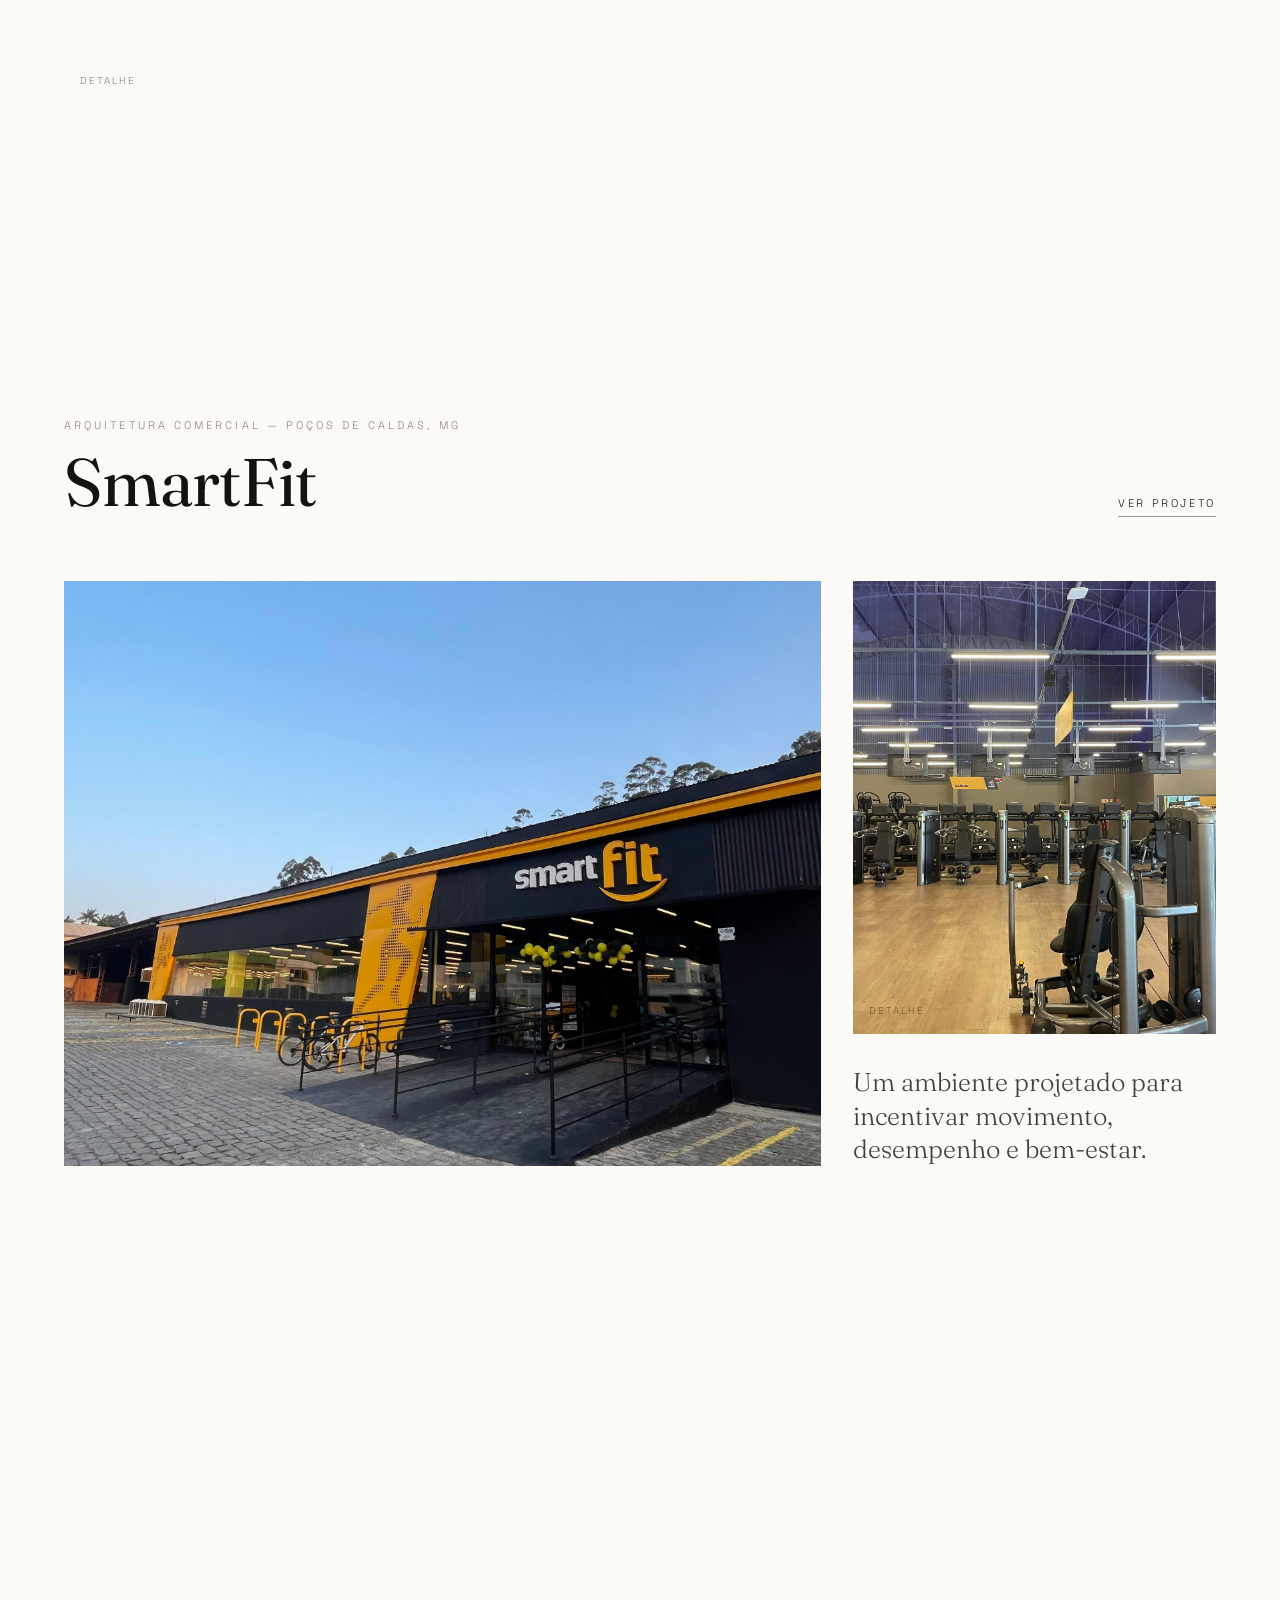
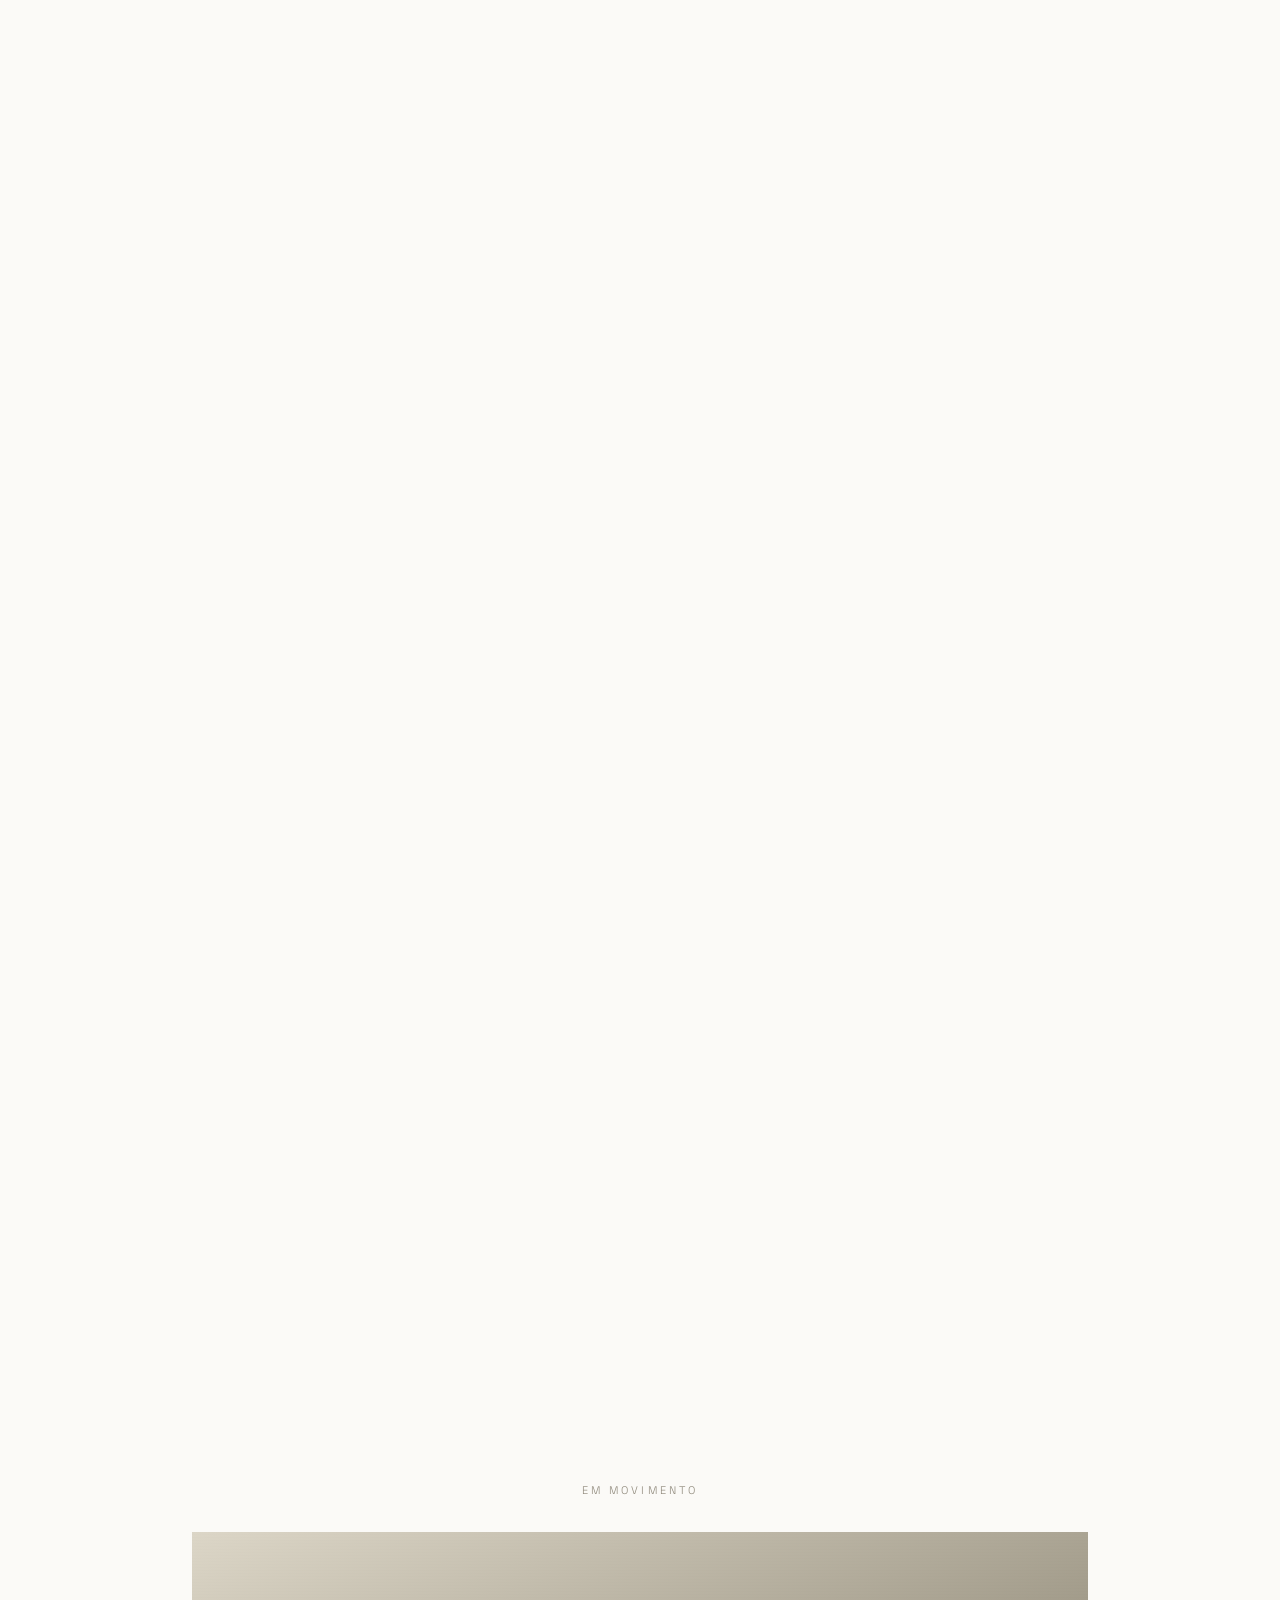
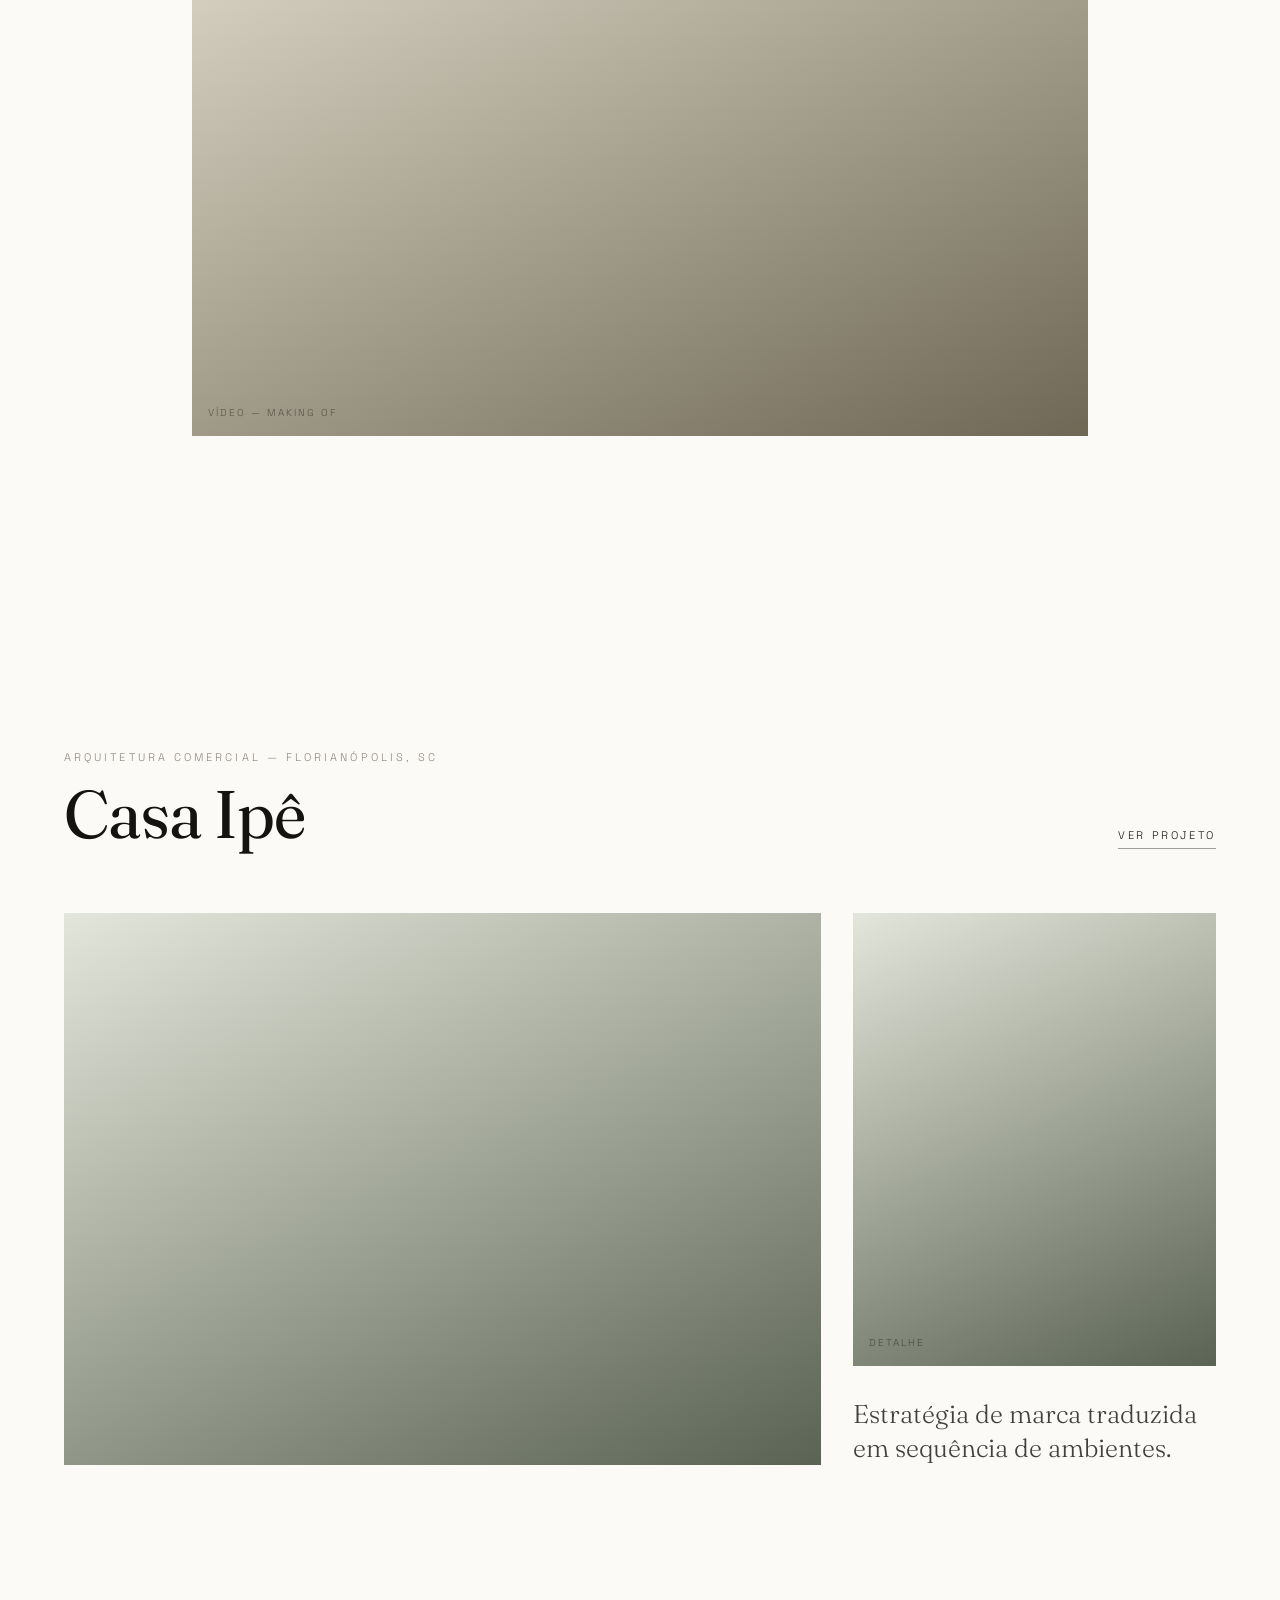
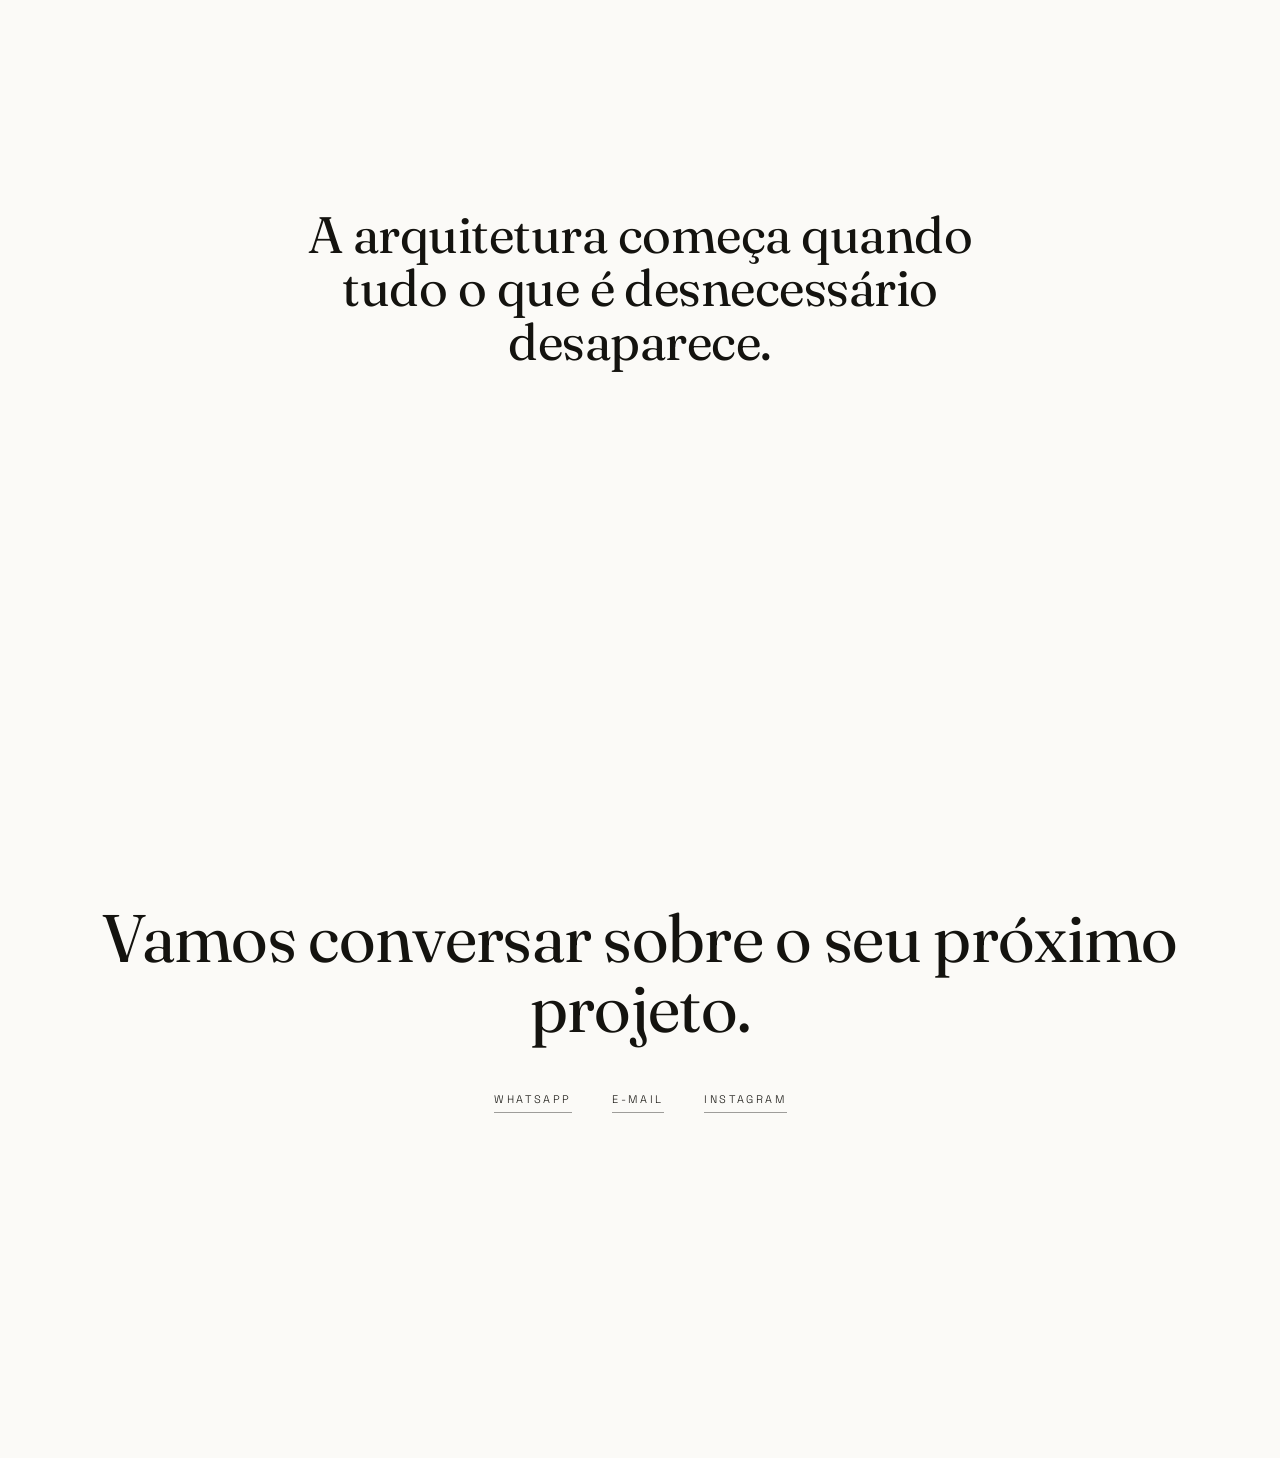
==== commit 5049d805: "test" ====
--- a/index.html
+++ b/index.html
@@ -91,10 +91,10 @@
         </div>
         <div class="grid grid-12">
           <a href="projetos/yellow_k.html" class="media-link project-block__media reveal">
-            <div class="tone tone--a ratio-16-10 banner1_project1"></div>
-          </a>
-          <div class="project-block__side reveal">
-            <div class="tone tone--a ratio-4-5 banner2_project1">
+            <div class="tone tone--a ratio-16-10 banner_default_style banner1_project1"></div>
+          </a>
+          <div class="project-block__side reveal">
+            <div class="tone tone--a ratio-4-5 banner_default_style banner2_project1">
               <span class="tone__label">Detalhe</span>
             </div>
             <p>Uma arquitetura que transforma uma localização estratégica em referência para a marca.</p>
@@ -107,7 +107,7 @@
     <section class="section">
       <div class="container grid grid-12 reveal">
         <a href="projetos/galeria-cumbuca.html" class="media-link" style="grid-column: span 5;">
-          <div class="tone tone--c ratio-3-4 banner3_Project1">
+          <div class="tone tone--c ratio-3-4 banner_default_style banner3_Project1">
             <span class="tone__label">Detalhe</span>
           </div>
         </a>
@@ -123,20 +123,20 @@
       <div class="container">
         <div class="project-block__head reveal">
           <div>
-            <span class="eyebrow">Arquitetura Comercial — Belo Horizonte, MG</span>
-            <h2 class="heading heading--xl project-block__title">Galeria Cumbuca</h2>
+            <span class="eyebrow">Arquitetura Comercial — Poços de Caldas, MG</span>
+            <h2 class="heading heading--xl project-block__title">SmartFit</h2>
           </div>
           <a href="projetos/galeria-cumbuca.html" class="link-line">Ver projeto</a>
         </div>
         <div class="grid grid-12">
           <a href="projetos/galeria-cumbuca.html" class="media-link project-block__media reveal">
-            <div class="tone tone--b ratio-16-10"></div>
-          </a>
-          <div class="project-block__side reveal">
-            <div class="tone tone--b ratio-4-5">
-              <span class="tone__label">Detalhe</span>
-            </div>
-            <p>Um percurso de luz natural conduz a experiência do visitante.</p>
+            <div class="tone tone--b ratio-16-10 banner_default_style banner1_Project2"></div>
+          </a>
+          <div class="project-block__side reveal">
+            <div class="tone tone--b ratio-4-5 banner_default_style banner2_Project2">
+              <span class="tone__label">Detalhe</span>
+            </div>
+            <p>Um ambiente projetado para incentivar movimento, desempenho e bem-estar.</p>
           </div>
         </div>
       </div>
@@ -152,17 +152,17 @@
       <div class="container">
         <div class="project-block__head reveal">
           <div>
-            <span class="eyebrow">Arquitetura Comercial — Curitiba, PR</span>
-            <h2 class="heading heading--xl project-block__title">Estúdio Tarumã</h2>
+            <span class="eyebrow">Arquitetura Residencial — Alto da Boa Vista, São Paulo - SP</span>
+            <h2 class="heading heading--xl project-block__title">Estúdio Mina</h2>
           </div>
           <a href="projetos/estudio-taruma.html" class="link-line">Ver projeto</a>
         </div>
         <div class="grid grid-12">
           <a href="projetos/estudio-taruma.html" class="media-link project-block__media reveal">
-            <div class="tone tone--c ratio-16-10"></div>
-          </a>
-          <div class="project-block__side reveal">
-            <div class="tone tone--c ratio-4-5">
+            <div class="tone tone--c ratio-16-10 banner_default_style banner1_Project4"></div>
+          </a>
+          <div class="project-block__side reveal">
+            <div class="tone tone--c ratio-4-5 banner_default_style banner2_Project4">
               <span class="tone__label">Detalhe</span>
             </div>
             <p>Um showroom onde o produto desaparece para a arquitetura existir.</p>
@@ -176,7 +176,10 @@
       <div class="container center reveal" style="max-width: 64rem;">
         <span class="eyebrow">Em movimento</span>
         <a href="#" class="media-link" style="display:block; margin-top:2rem;">
-          <div class="tone tone--f ratio-16-9">
+          <div class="tone tone--f ratio-16-9 banner_default_style banner3_Project4">
+            <video class="hero__video" autoplay muted loop playsinline preload="auto">
+              <source src="./assets/img/studio-mina/studio_boa_vista.mp4" type="video/mp4">
+            </video>
             <span class="tone__label">Vídeo — making of</span>
           </div>
         </a>
--- a/assets/css/style.css
+++ b/assets/css/style.css
@@ -603,35 +603,62 @@
 /* ==========================================================================
    PROJETOS
    ========================================================================== */
-.banner1_project1{
+
+.banner_default_style{
   width:100%;
   height:100%;
-  background-image: url("../img/yellow-k/externo.png") !important;
   background-size:cover;
   background-position:center center;
   background-repeat:no-repeat;
   transition:transform .8s ease;
 }
 
+.banner1_project1{
+  background-image: url("../img/yellow-k/externo.png") !important;
+}
+
 .banner2_project1{
+  background-image: url("../img/yellow-k/bar.jpg") !important;
+}
+
+.banner3_Project1{
+  background-image: url("../img/yellow-k/materias.png") !important;
+}
+
+.banner1_Project2{
+  background-image: url("../img/academia/mg-smartfit-pocos-de-caldas/smartfit-pos-obra-fachada3.jpeg") !important;
+}
+
+.banner2_Project2{
+  background-image: url("../img/academia/mg-smartfit-pocos-de-caldas/smartfit-pos-obra-salao2.jpeg") !important;
+}
+
+.banner1_Project3{
+  background-image: url("../img/academia/mg-smartfit-pocos-de-caldas/smartfit-pos-obra-salao2.jpeg") !important;
+}
+
+.banner2_Project3{
+  background-image: url("../img/academia/mg-smartfit-pocos-de-caldas/smartfit-pos-obra-salao2.jpeg") !important;
+}
+
+.banner1_Project4{
+  background-image: url("../img/studio-mina/tv.png") !important;
+}
+
+.banner2_Project4{
+  background-image: url("../img/studio-mina/cama.png") !important;
+}
+
+.hero__video{
+  position:absolute;
+  inset:0;
   width:100%;
   height:100%;
-  background-image: url("../img/yellow-k/bar.jpg") !important;
-  background-size:cover;
-  background-position:center center;
-  background-repeat:no-repeat;
-  transition:transform .8s ease;
-}
-
-.banner3_Project1{
-  width:100%;
-  height:100%;
-  background-image: url("../img/yellow-k/materias.png") !important;
-  background-size:cover;
-  background-position:center center;
-  background-repeat:no-repeat;
-  transition:transform .8s ease;
-}
+  object-fit:cover;
+  object-position:center;
+  z-index:-2;
+}
+
 
 .media-link{
   overflow:hidden;
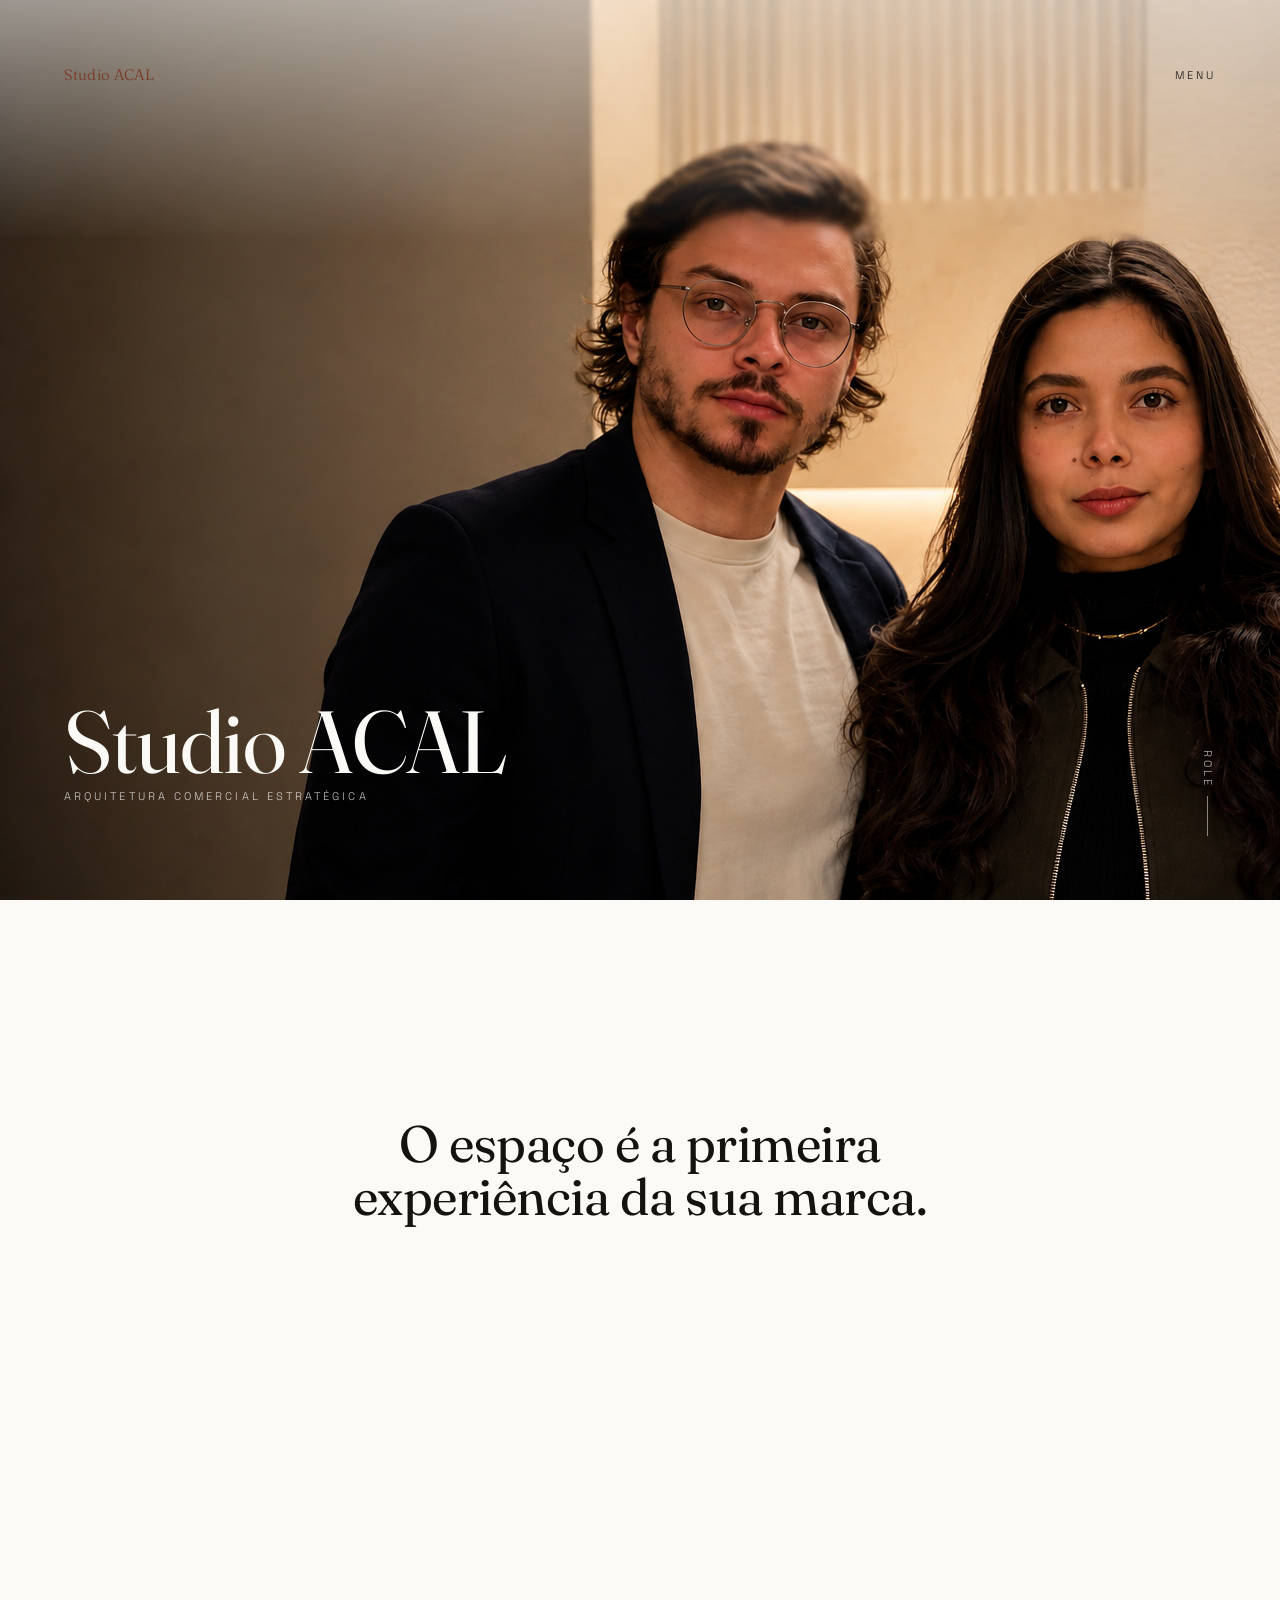
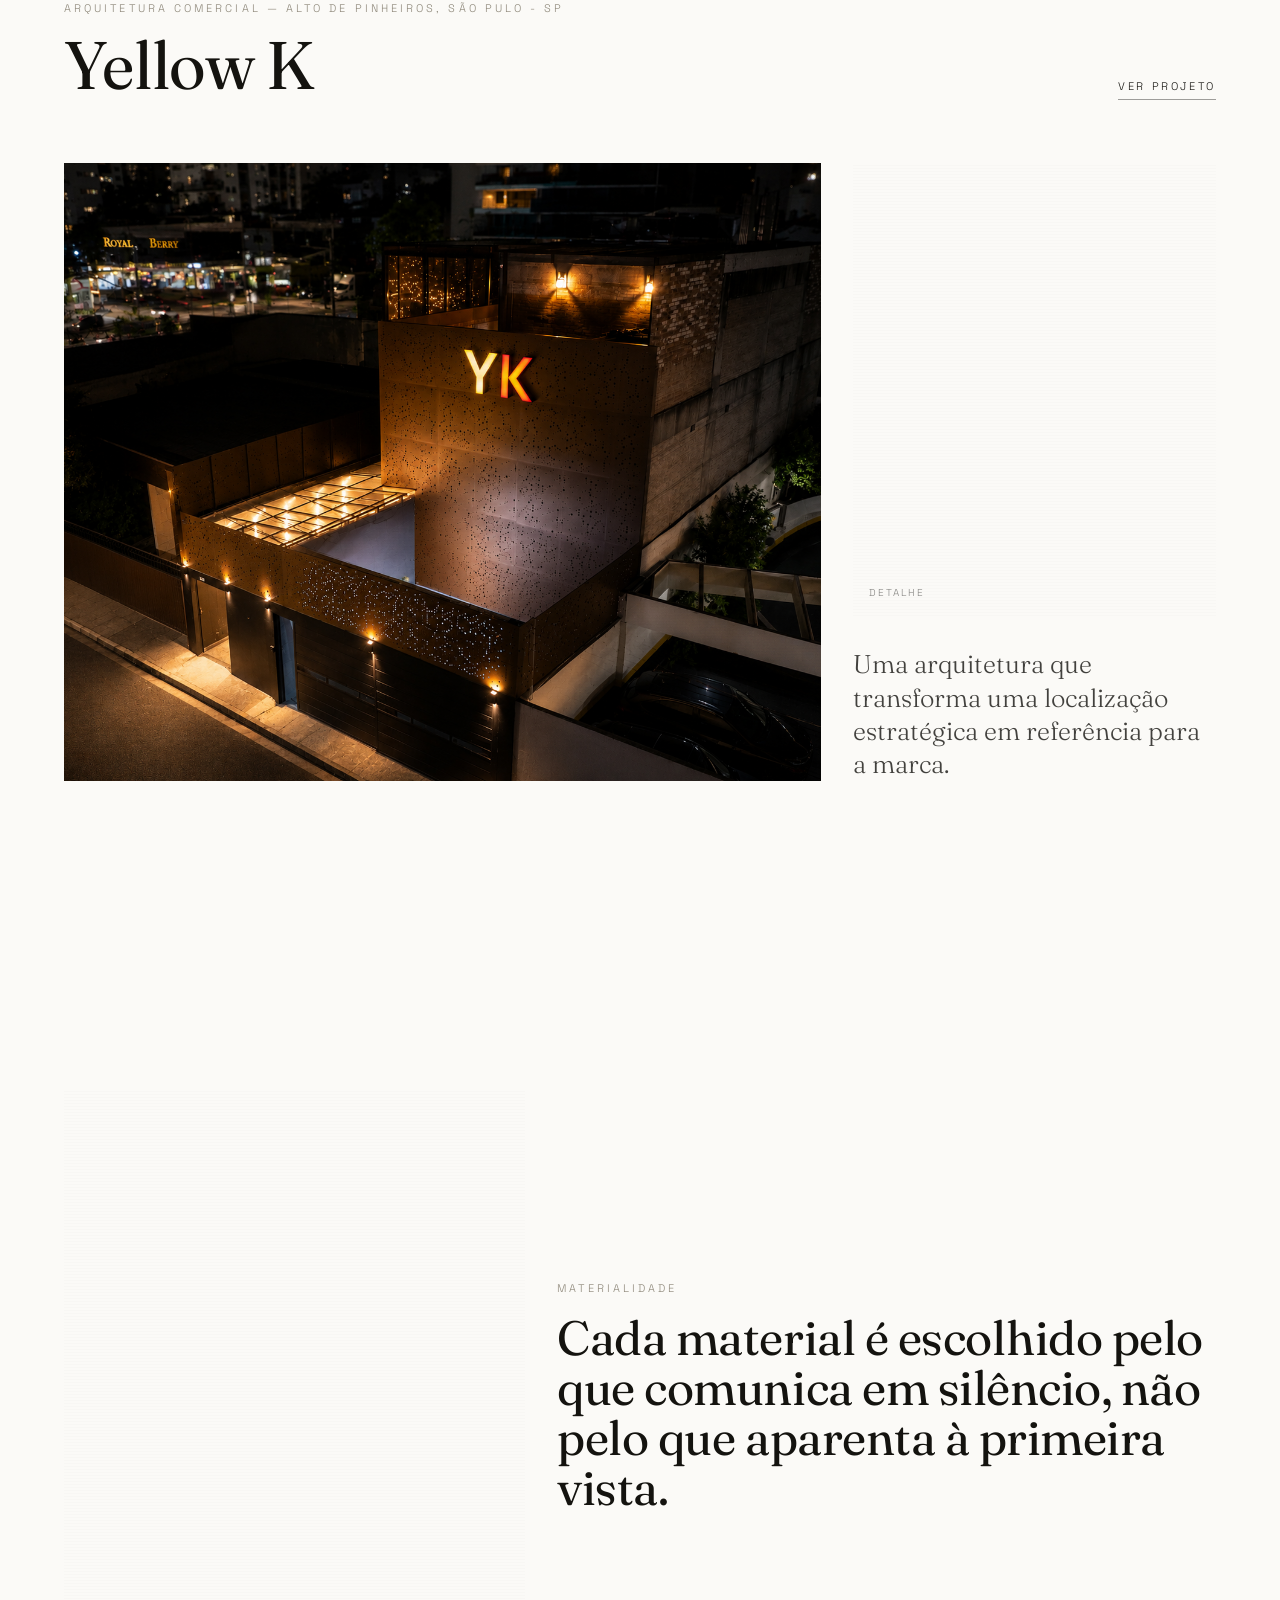
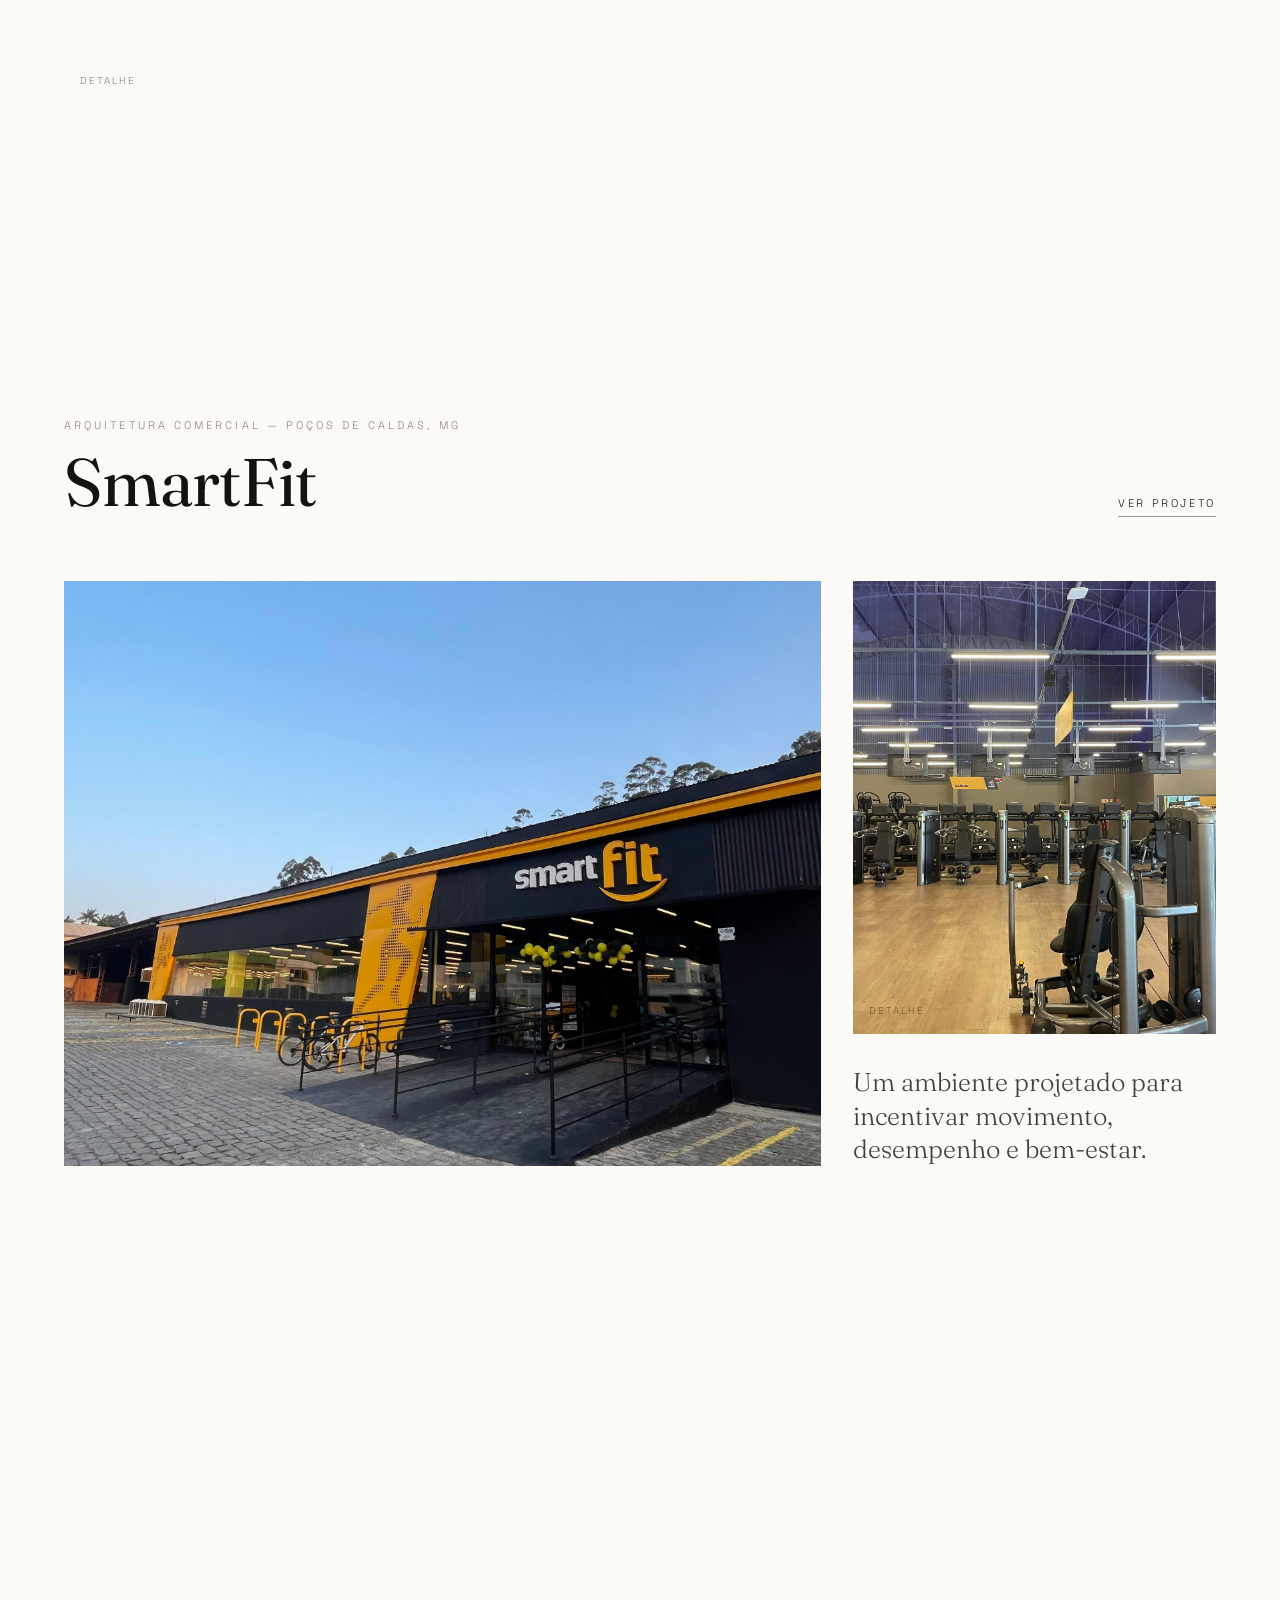
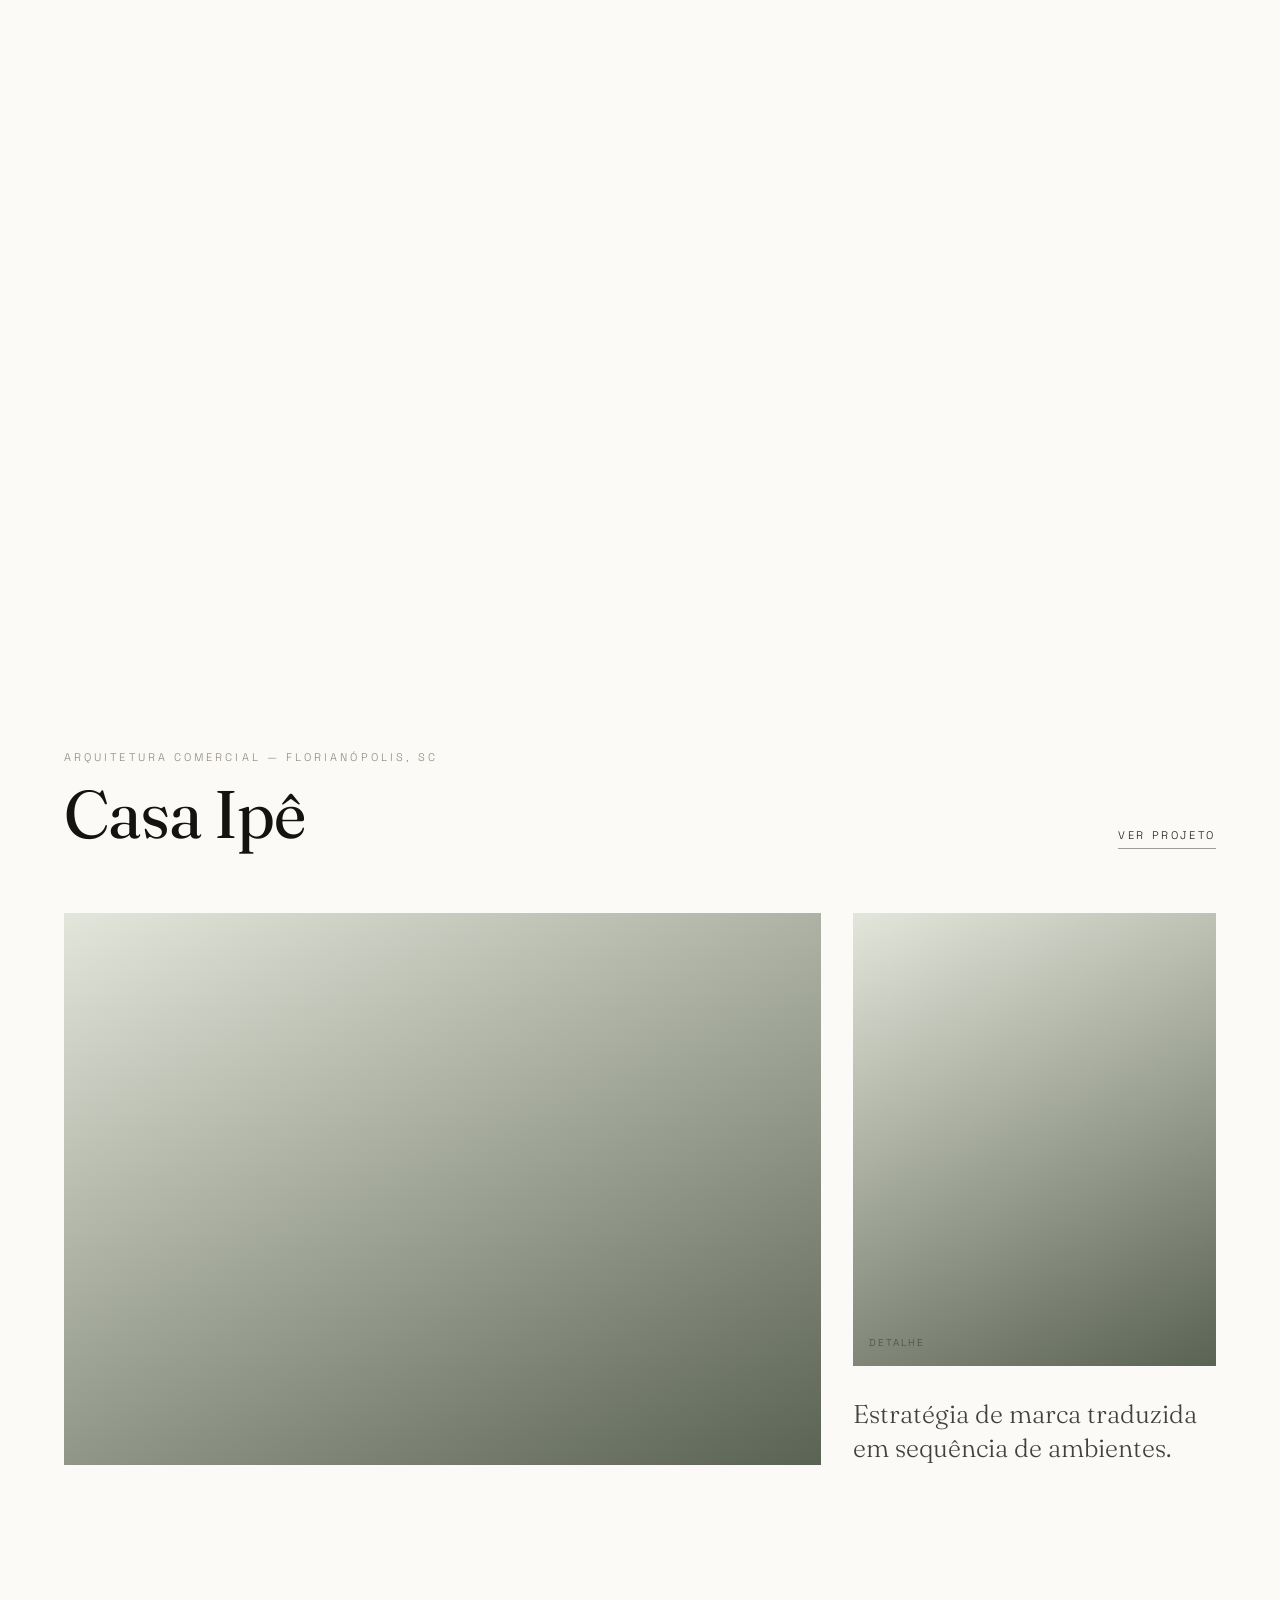
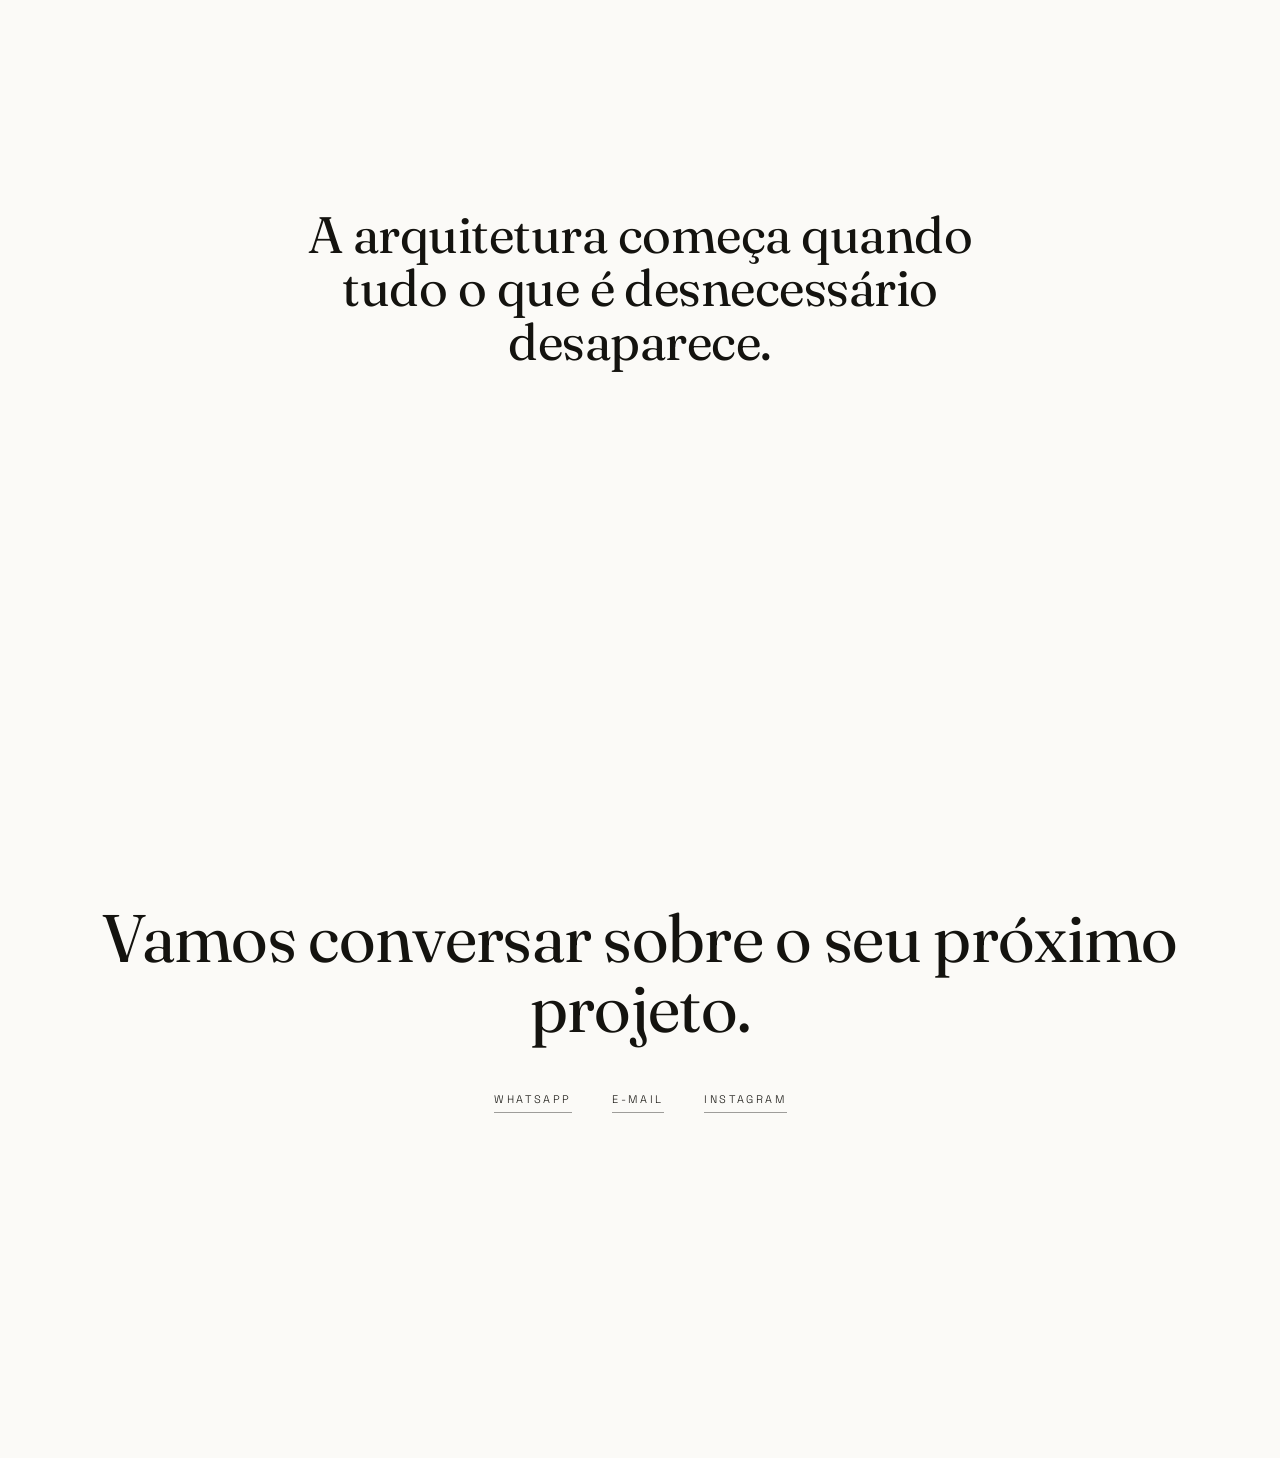
==== commit 6f8cd61a: "test" ====
--- a/index.html
+++ b/index.html
@@ -177,8 +177,18 @@
         <span class="eyebrow">Em movimento</span>
         <a href="#" class="media-link" style="display:block; margin-top:2rem;">
           <div class="tone tone--f ratio-16-9 banner_default_style banner3_Project4">
-            <video class="hero__video" autoplay muted loop playsinline preload="auto">
-              <source src="./assets/img/studio-mina/studio_boa_vista.mp4" type="video/mp4">
+            <video
+                class="project-video"
+                muted
+                loop
+                playsinline
+                preload="metadata"
+                poster="./assets/img/studio-mina/thumb.webp">
+
+                <source
+                    src="./assets/img/studio-mina/studio_boa_vista.mp4"
+                    type="video/mp4">
+
             </video>
             <span class="tone__label">Vídeo — making of</span>
           </div>
--- a/assets/css/style.css
+++ b/assets/css/style.css
@@ -659,6 +659,20 @@
   z-index:-2;
 }
 
+.banner_default_style video{
+  position:absolute;
+  inset:0;
+  width:100%;
+  height:100%;
+  object-fit:contain;
+  background:#000;
+}
+
+.project-video{
+    width:100%;
+    height:100%;
+    object-fit:cover;
+}
 
 .media-link{
   overflow:hidden;
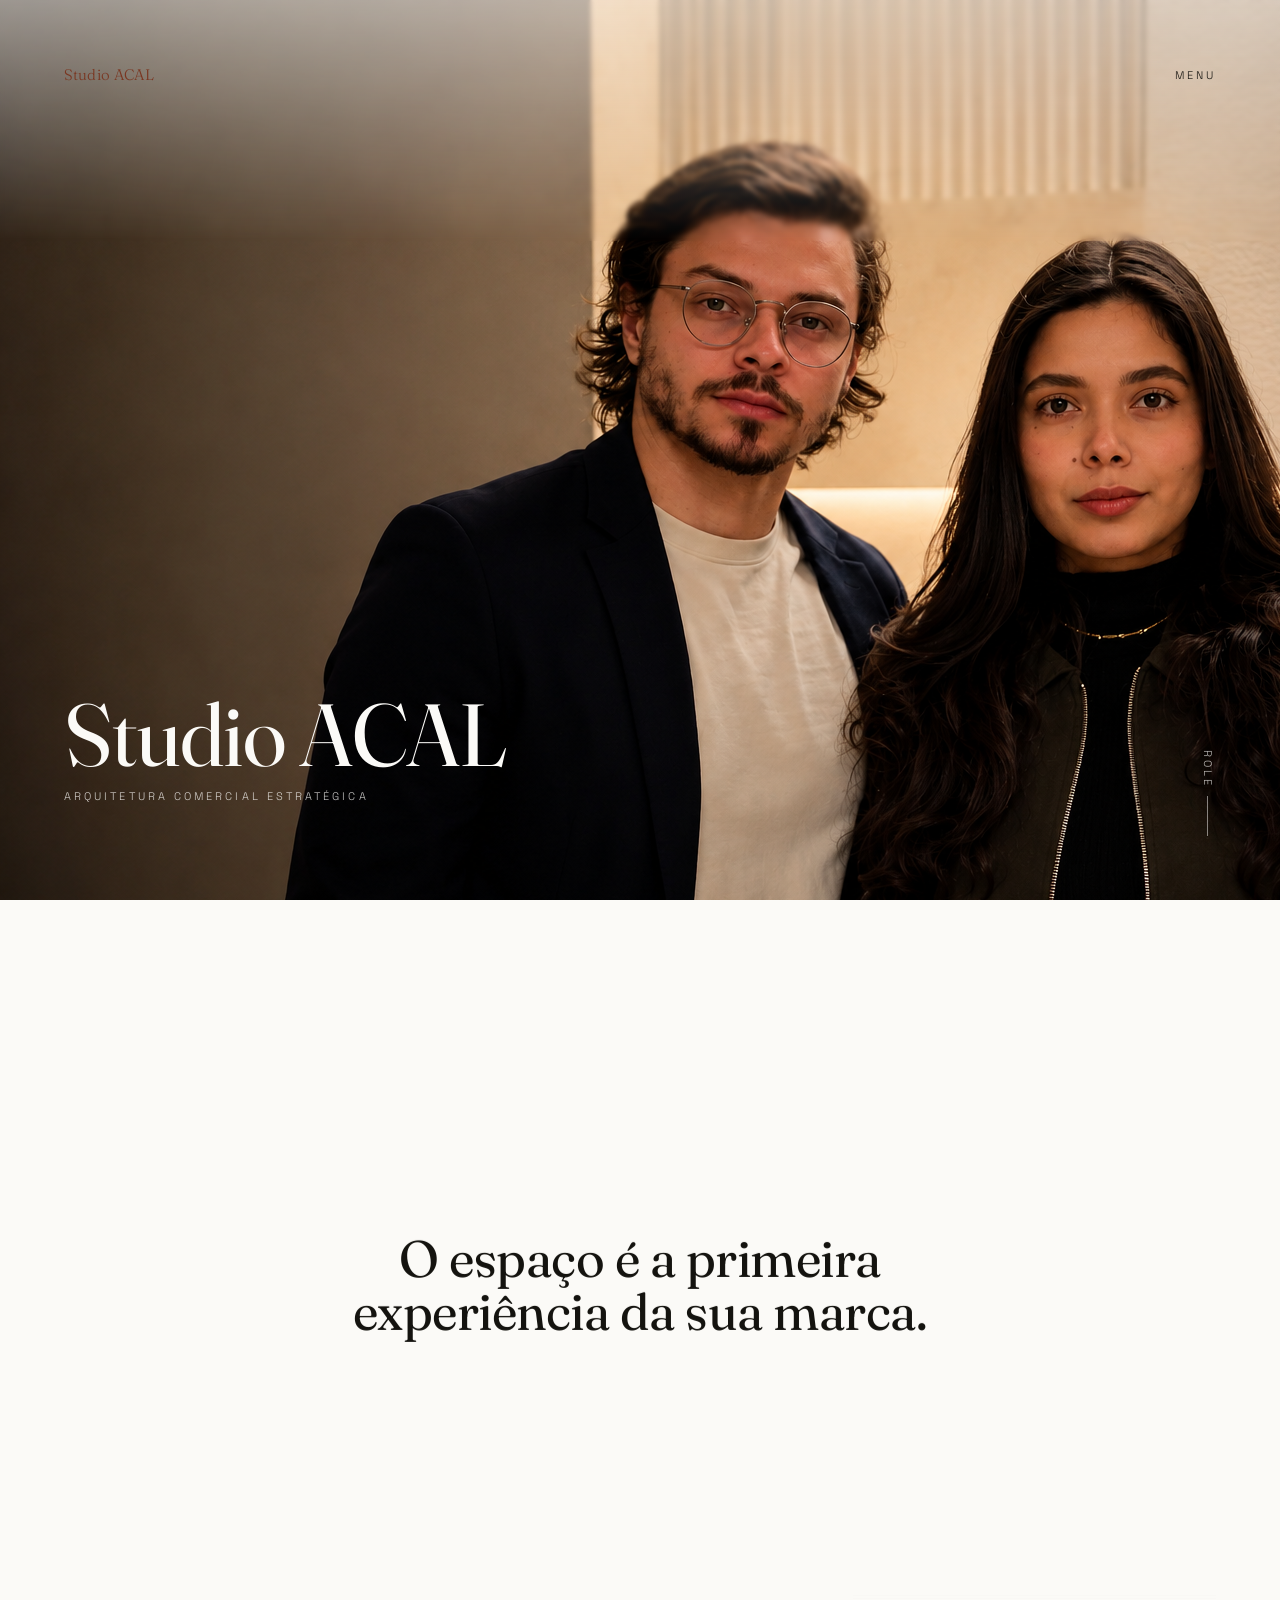
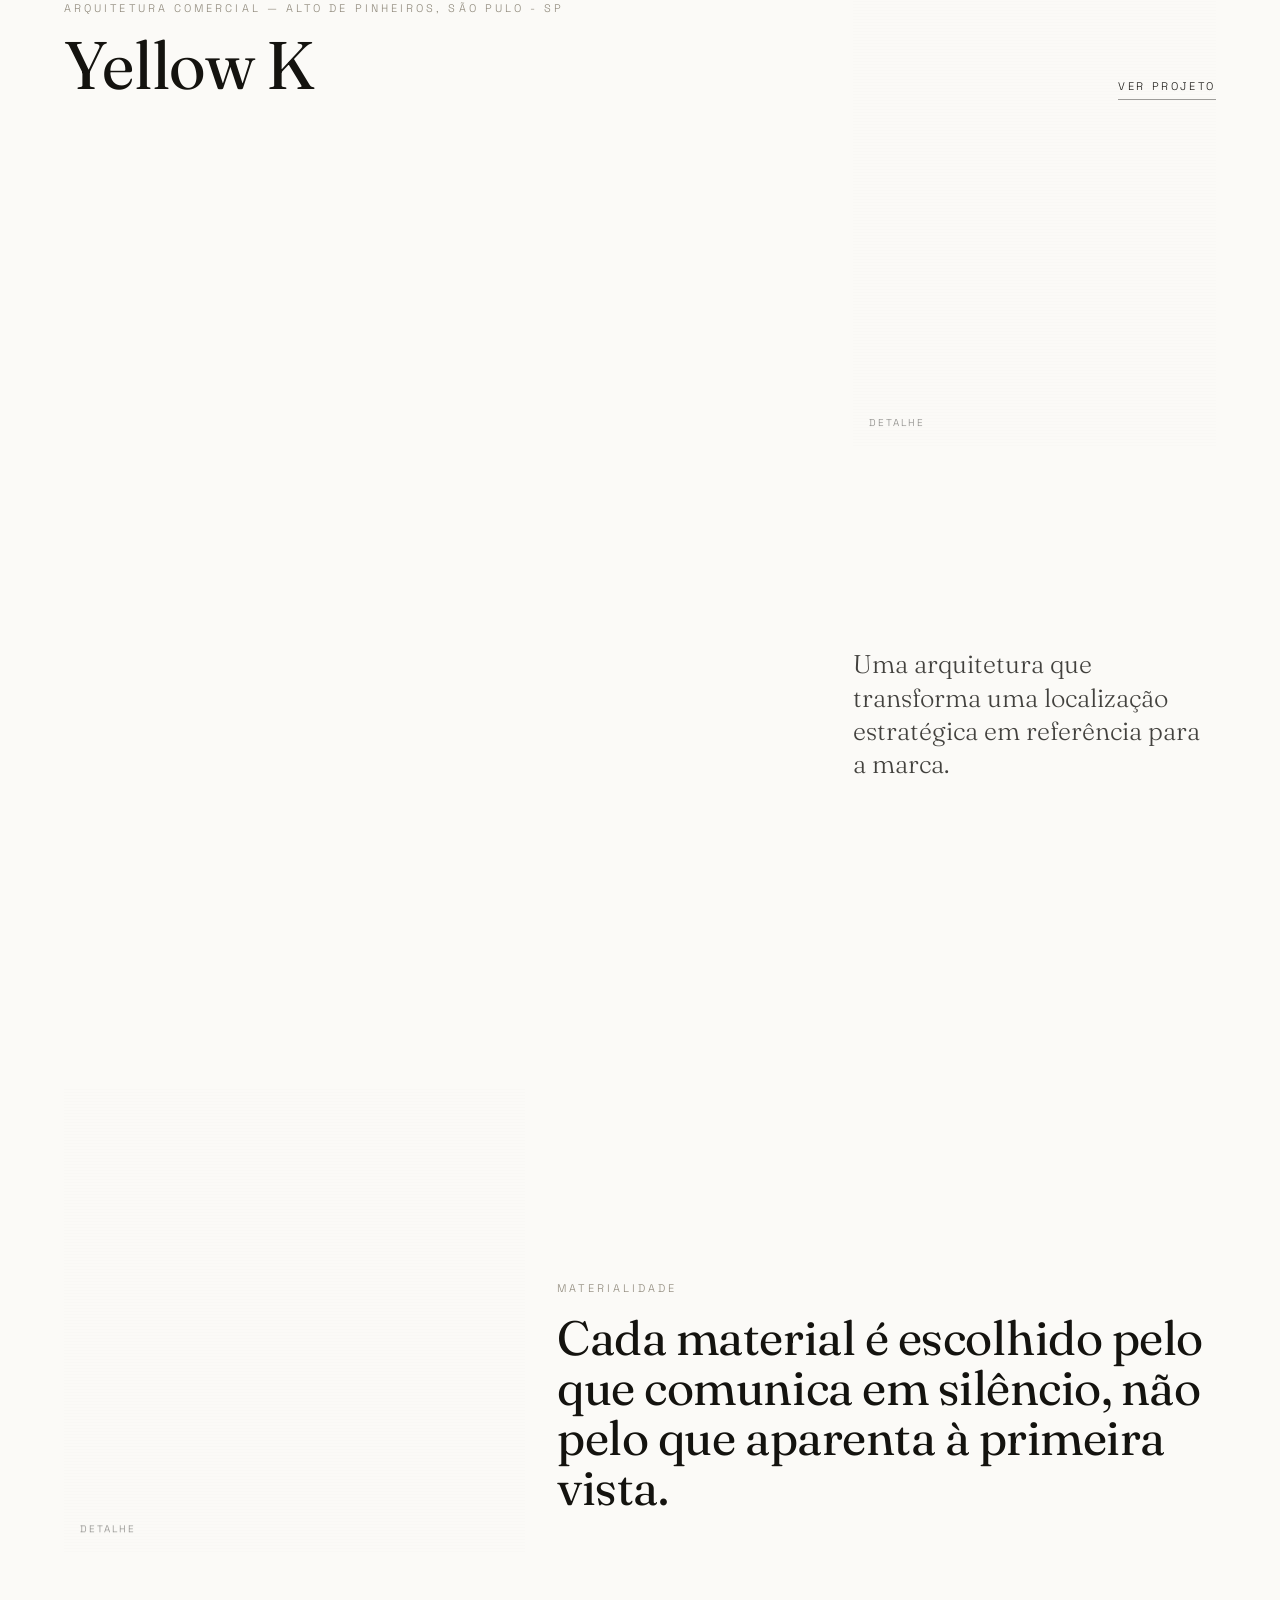
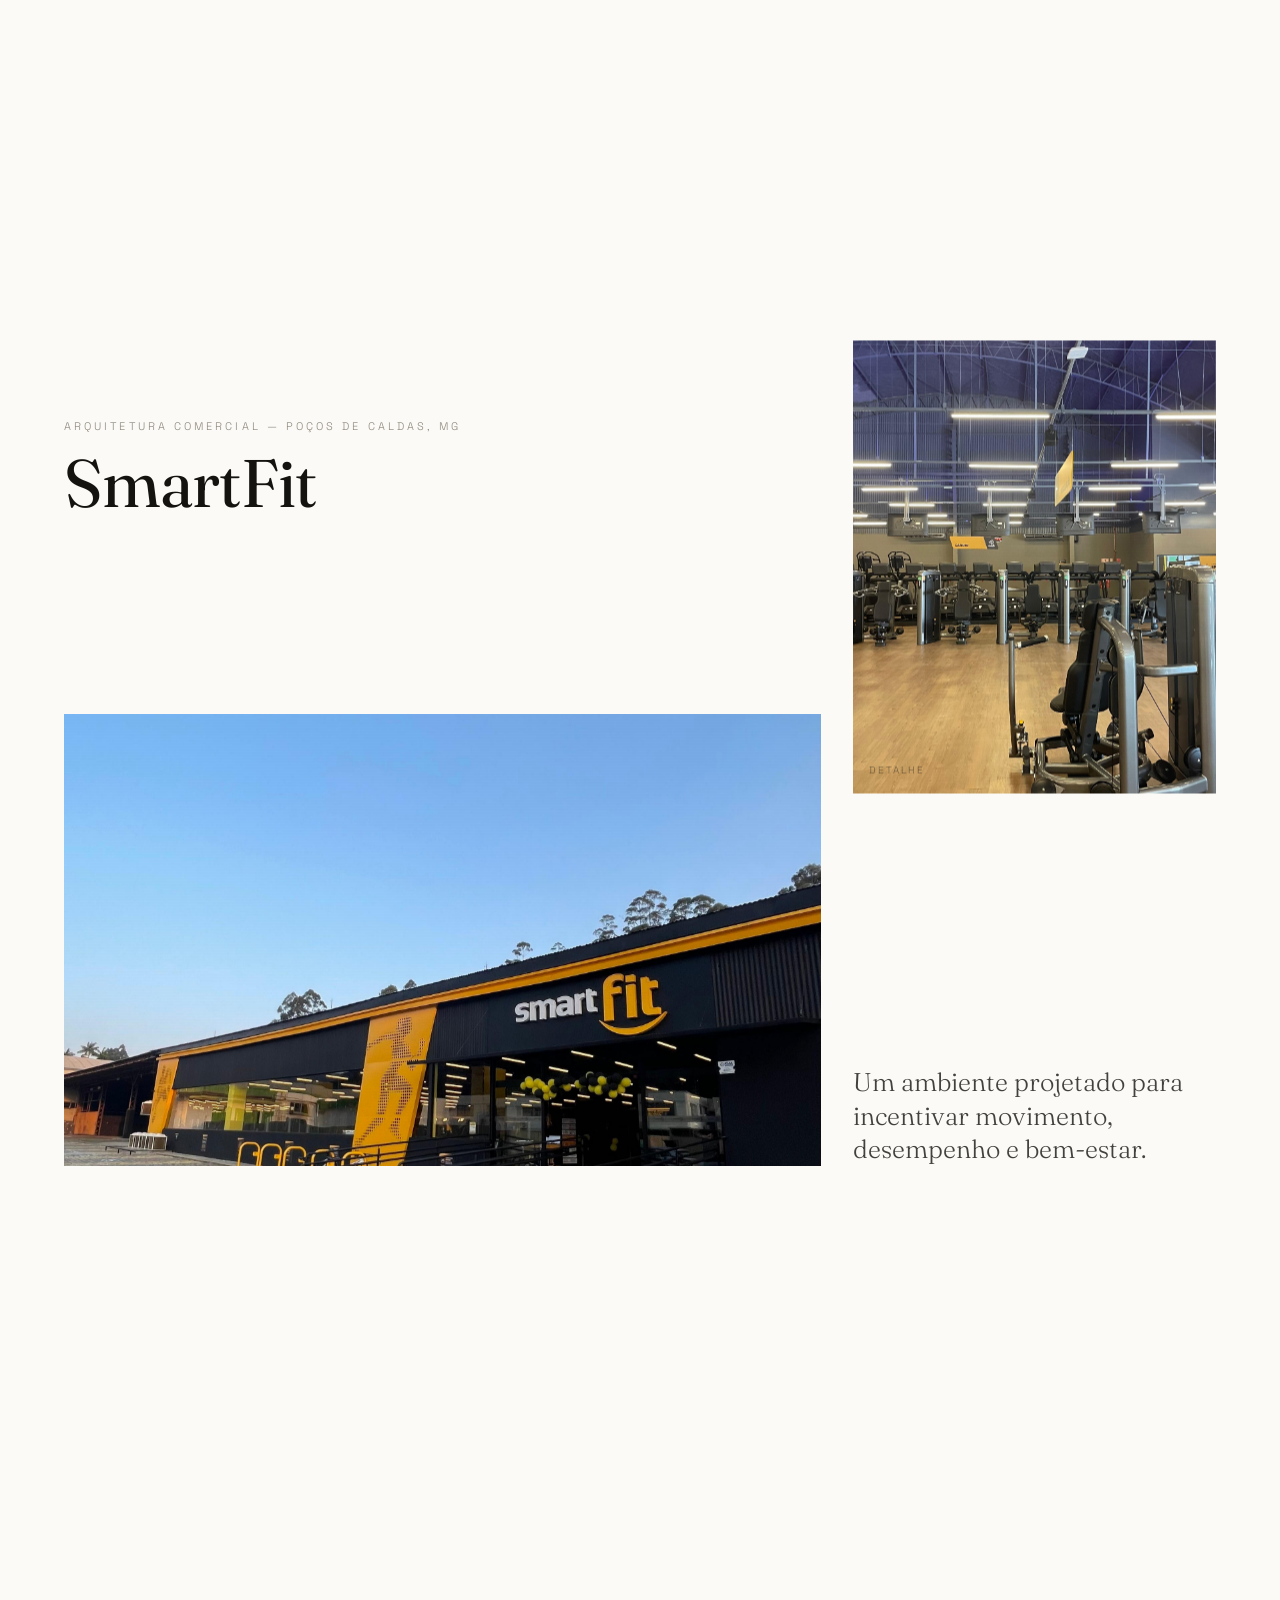
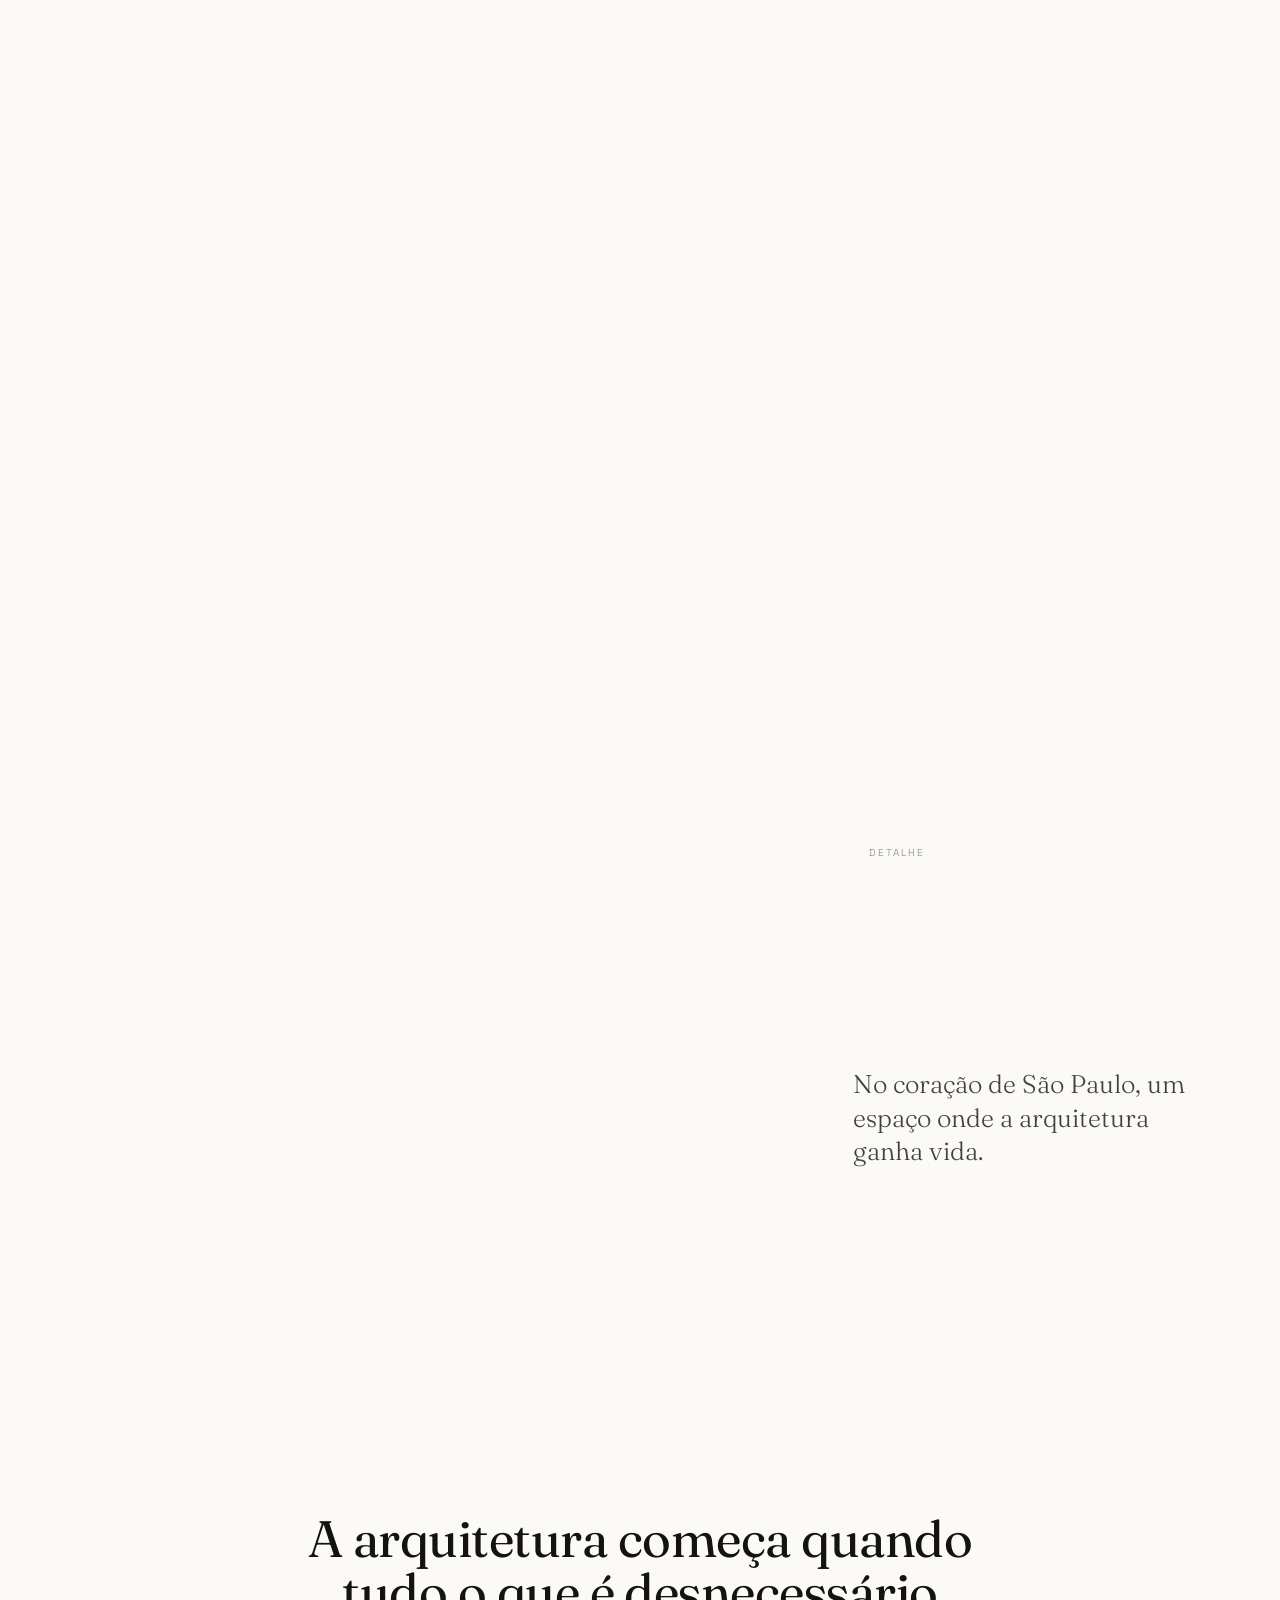
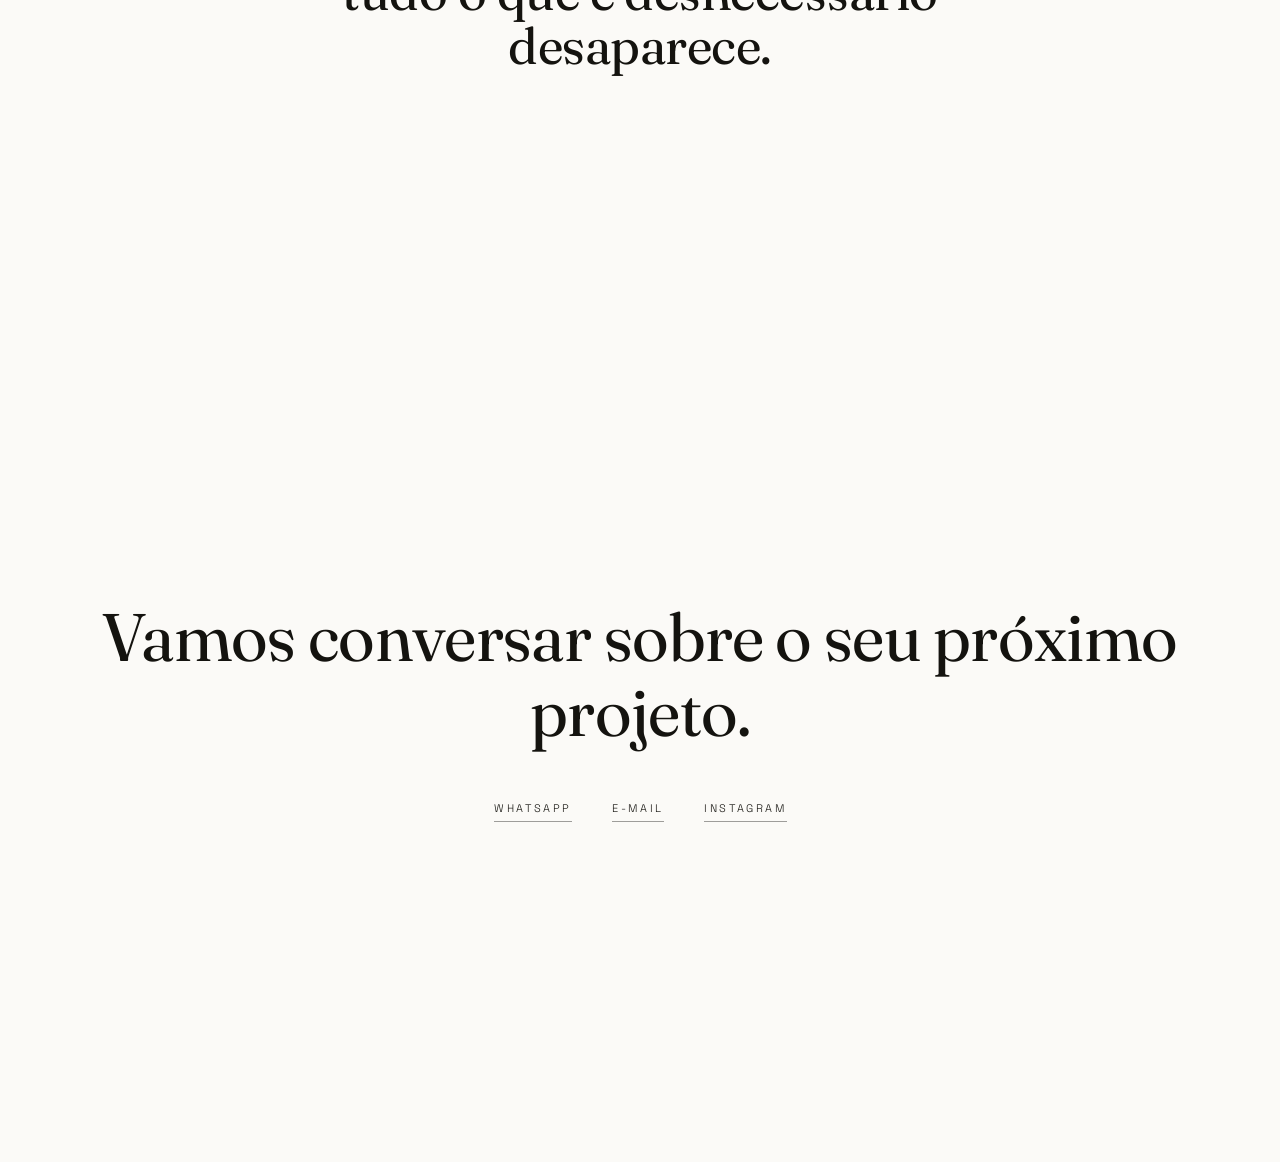
==== commit 69e066e6: "test" ====
--- a/index.html
+++ b/index.html
@@ -55,7 +55,7 @@
     </div>
     <div class="menu-panel__bottom">
       <span>São Paulo, Brasil</span>
-      <span>contato@studioacal.com.br</span>
+      <span>projesstudioacal@gmail.com</span>
     </div>
   </nav>
 
@@ -165,56 +165,7 @@
             <div class="tone tone--c ratio-4-5 banner_default_style banner2_Project4">
               <span class="tone__label">Detalhe</span>
             </div>
-            <p>Um showroom onde o produto desaparece para a arquitetura existir.</p>
-          </div>
-        </div>
-      </div>
-    </section>
-
-    <!-- VÍDEO (placeholder) -->
-    <section class="section">
-      <div class="container center reveal" style="max-width: 64rem;">
-        <span class="eyebrow">Em movimento</span>
-        <a href="#" class="media-link" style="display:block; margin-top:2rem;">
-          <div class="tone tone--f ratio-16-9 banner_default_style banner3_Project4">
-            <video
-                class="project-video"
-                muted
-                loop
-                playsinline
-                preload="metadata"
-                poster="./assets/img/studio-mina/thumb.webp">
-
-                <source
-                    src="./assets/img/studio-mina/studio_boa_vista.mp4"
-                    type="video/mp4">
-
-            </video>
-            <span class="tone__label">Vídeo — making of</span>
-          </div>
-        </a>
-      </div>
-    </section>
-
-    <!-- PROJETO 4 -->
-    <section class="section">
-      <div class="container">
-        <div class="project-block__head reveal">
-          <div>
-            <span class="eyebrow">Arquitetura Comercial — Florianópolis, SC</span>
-            <h2 class="heading heading--xl project-block__title">Casa Ipê</h2>
-          </div>
-          <a href="projetos/casa-ipe.html" class="link-line">Ver projeto</a>
-        </div>
-        <div class="grid grid-12">
-          <a href="projetos/casa-ipe.html" class="media-link project-block__media reveal">
-            <div class="tone tone--d ratio-16-10"></div>
-          </a>
-          <div class="project-block__side reveal">
-            <div class="tone tone--d ratio-4-5">
-              <span class="tone__label">Detalhe</span>
-            </div>
-            <p>Estratégia de marca traduzida em sequência de ambientes.</p>
+            <p>No coração de São Paulo, um espaço onde a arquitetura ganha vida.</p>
           </div>
         </div>
       </div>
@@ -229,8 +180,8 @@
     <section class="contact" id="contato">
       <p class="heading heading--xl reveal">Vamos conversar sobre o seu próximo projeto.</p>
       <div class="contact__links reveal">
-        <a href="https://wa.me/5511999999999" target="_blank" rel="noopener noreferrer" class="link-line">WhatsApp</a>
-        <a href="mailto:contato@studioacal.com.br" class="link-line">E-mail</a>
+        <a href="https://wa.me/5511959176564" target="_blank" rel="noopener noreferrer" class="link-line">WhatsApp</a>
+        <a href="mailto:projesstudioacal@gmail.com" class="link-line">E-mail</a>
         <a href="https://instagram.com/studioacal" target="_blank" rel="noopener noreferrer" class="link-line">Instagram</a>
       </div>
     </section>
--- a/assets/css/style.css
+++ b/assets/css/style.css
@@ -649,34 +649,9 @@
   background-image: url("../img/studio-mina/cama.png") !important;
 }
 
-.hero__video{
-  position:absolute;
-  inset:0;
-  width:100%;
-  height:100%;
-  object-fit:cover;
-  object-position:center;
-  z-index:-2;
-}
-
-.banner_default_style video{
-  position:absolute;
-  inset:0;
-  width:100%;
-  height:100%;
-  object-fit:contain;
-  background:#000;
-}
-
-.project-video{
-    width:100%;
-    height:100%;
-    object-fit:cover;
-}
-
 .media-link{
   overflow:hidden;
-}
+}  
 
 .media-link:hover .banner2_project1{
   transform:scale(1.04);
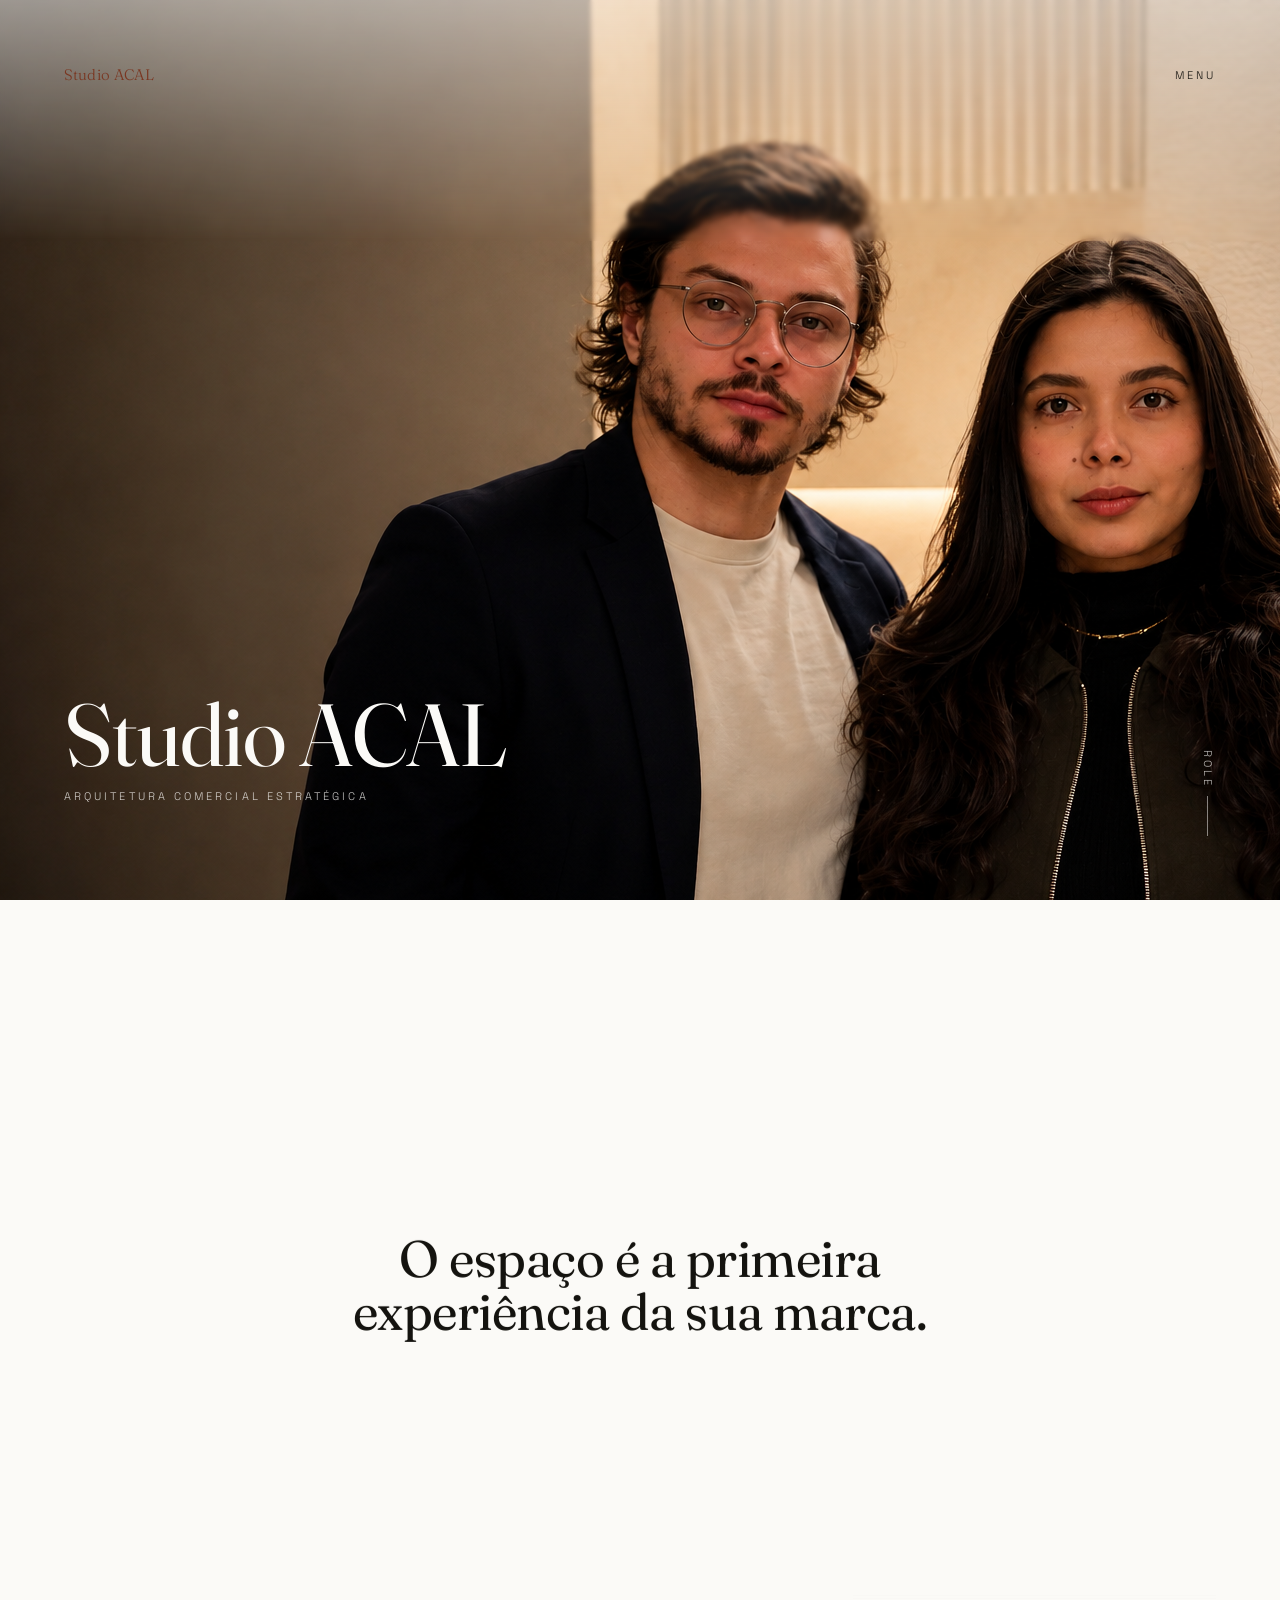
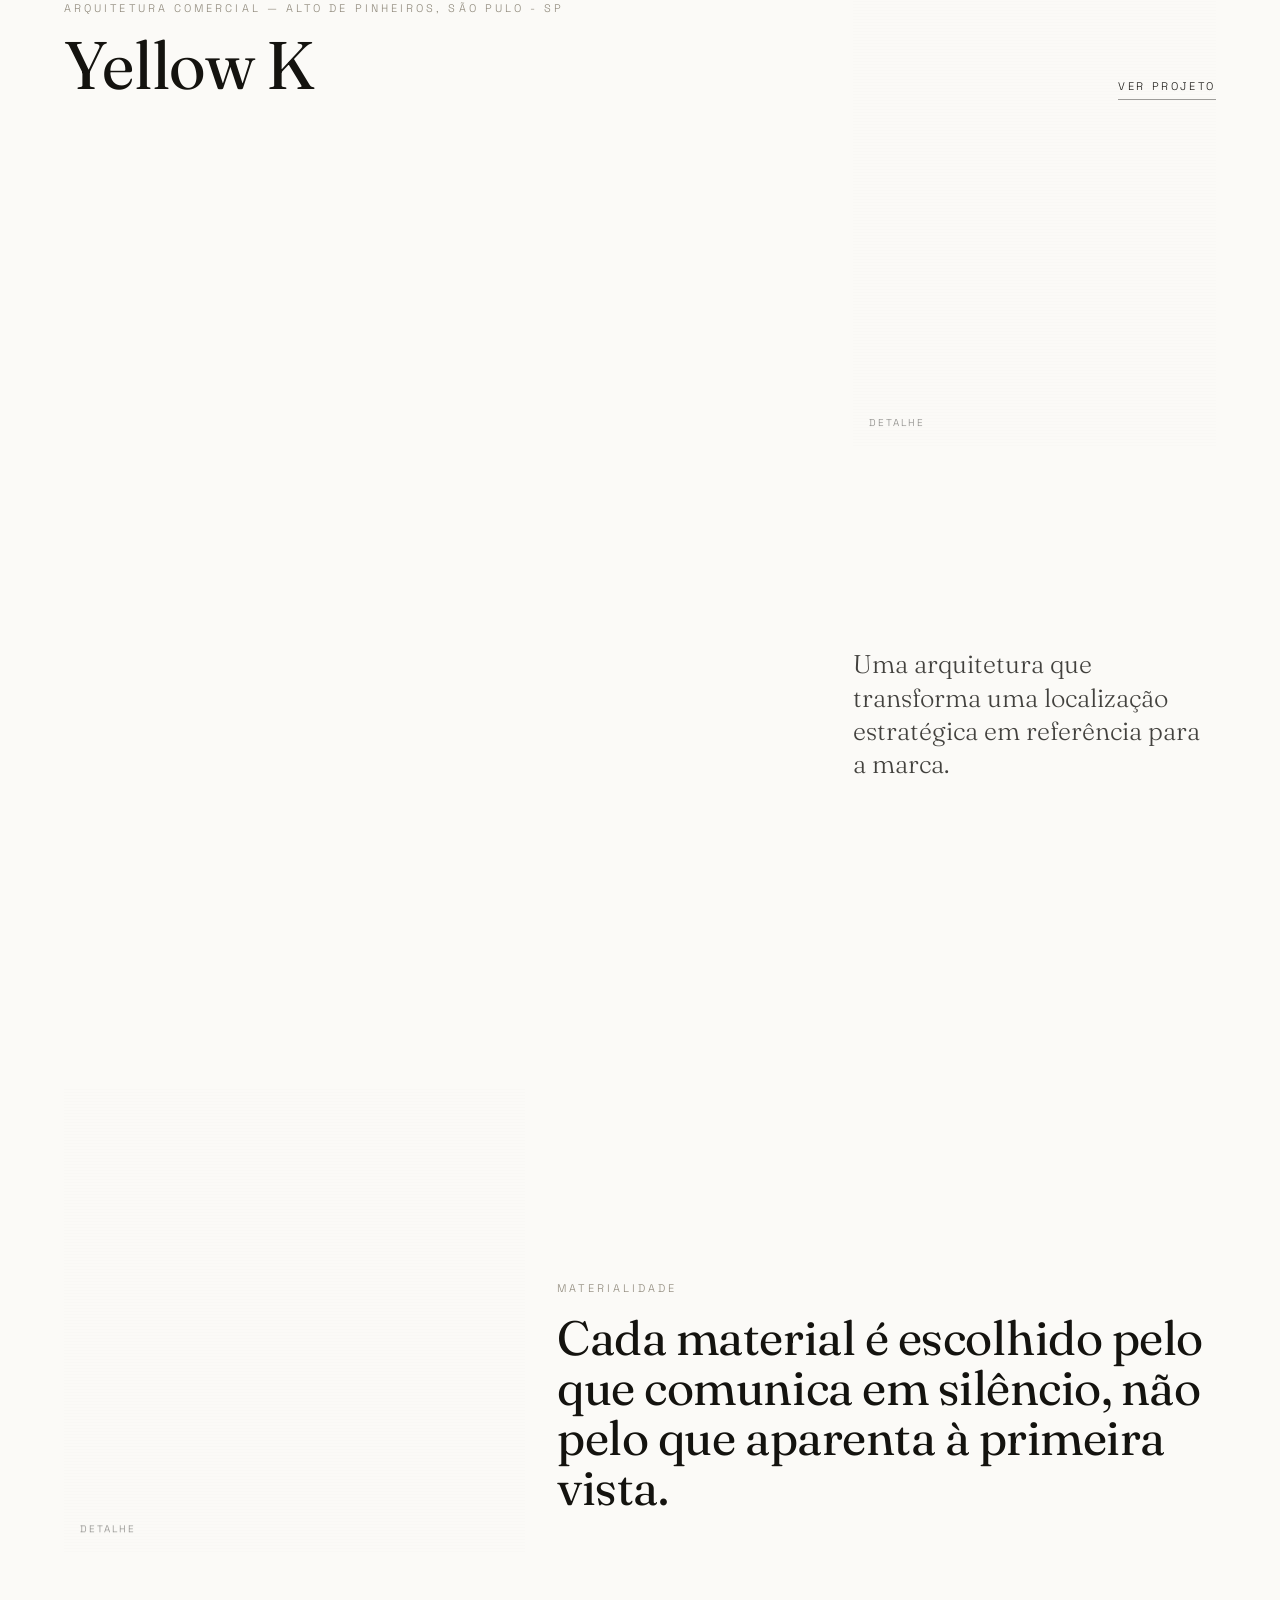
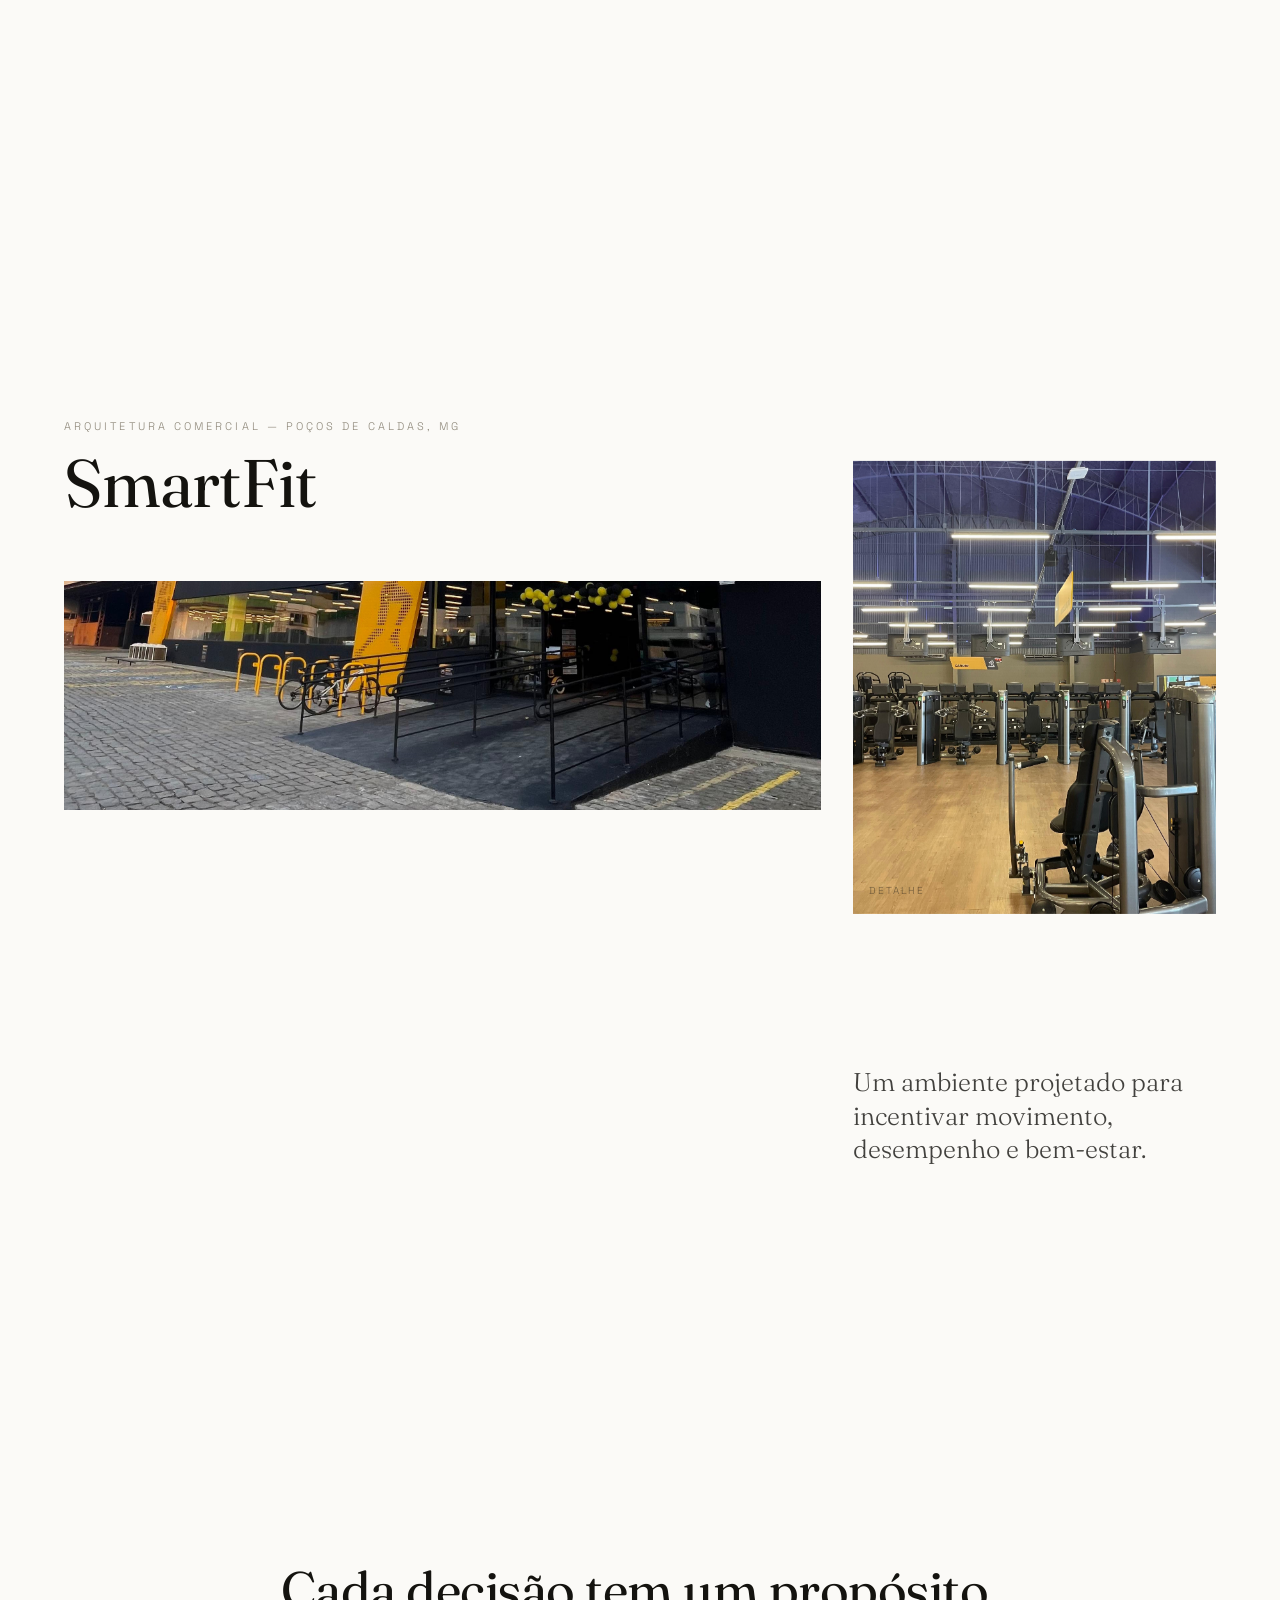
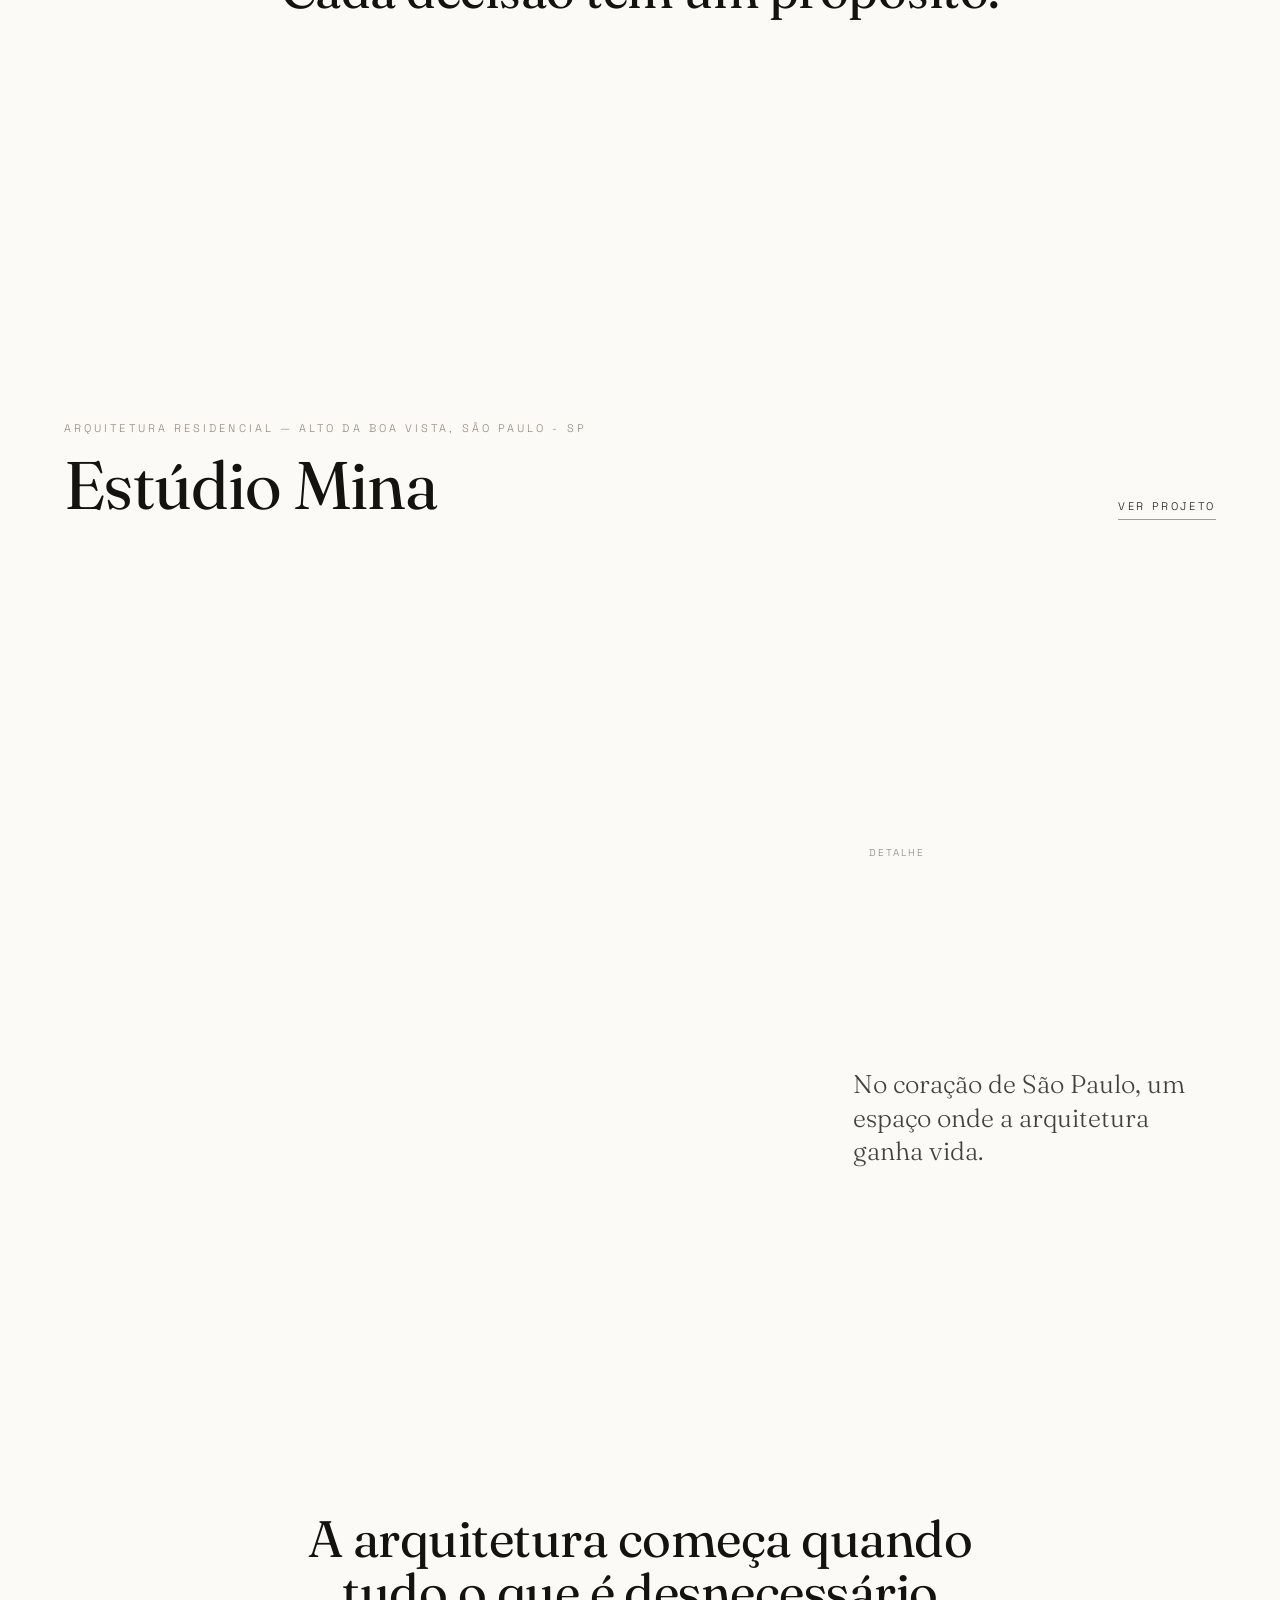
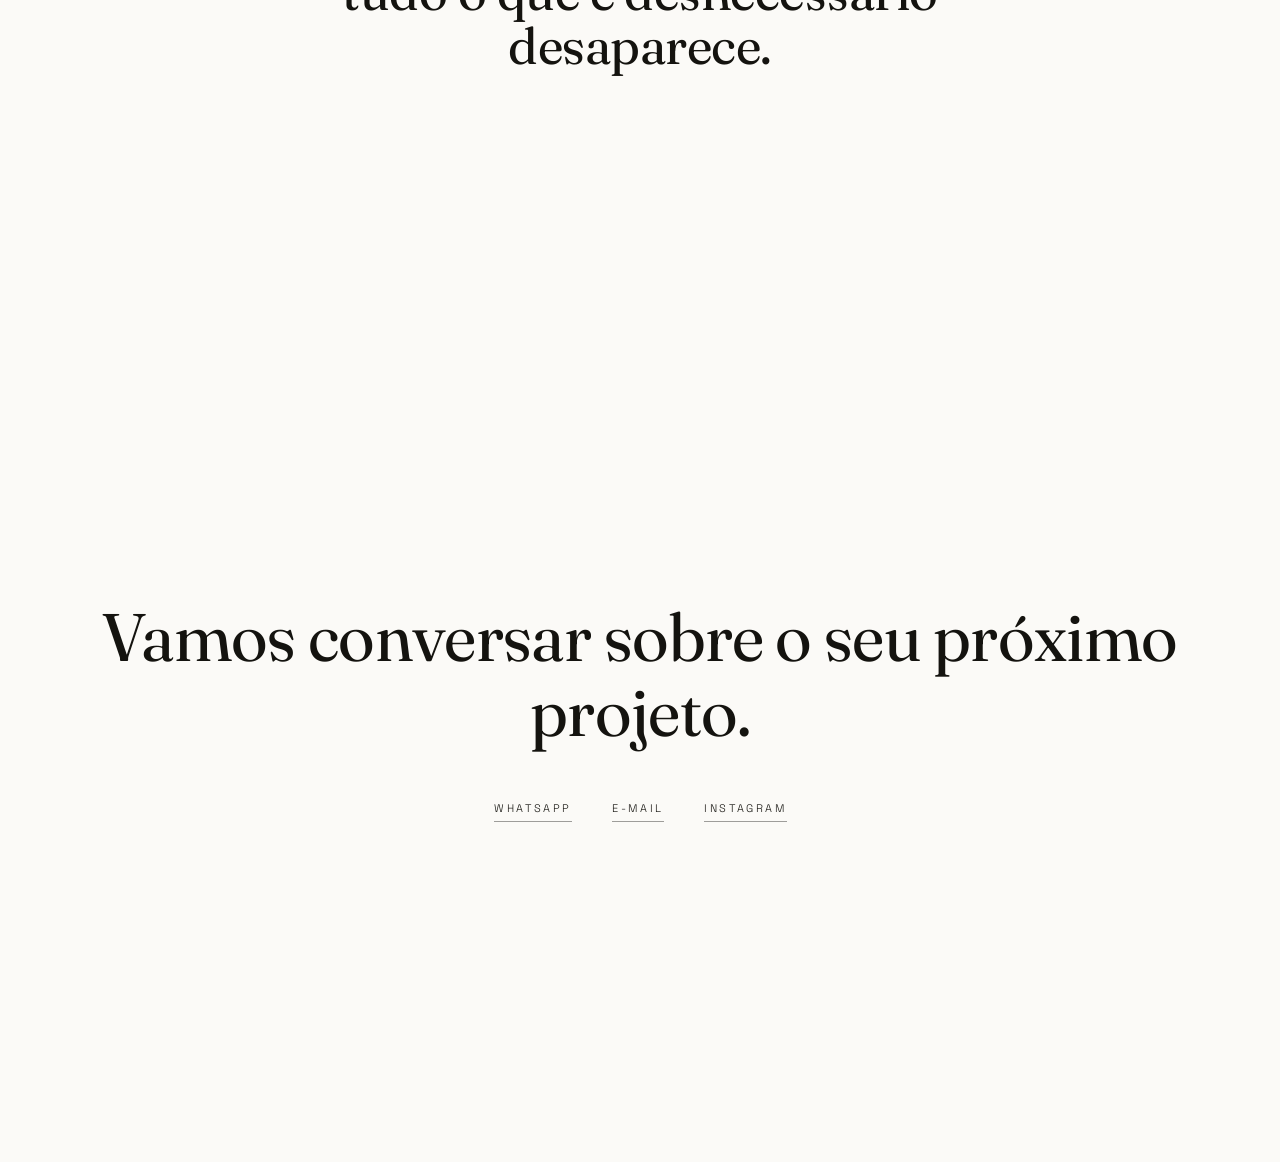
==== commit b10880a3: "test" ====
--- a/index.html
+++ b/index.html
@@ -190,4 +190,4 @@
 
   <script src="assets/js/main.js" defer></script>
 </body>
-</html>
+</html>
--- a/assets/css/style.css
+++ b/assets/css/style.css
@@ -566,14 +566,15 @@
 }
 
 @media (max-width: 1024px){
-    .hero{
-      min-height:100svh;
-    }
-
-    .hero::after{
-      background-position: 65% center;
-    }
-
+  .hero{
+    min-height:100dvh;
+  }
+
+  .hero::after{
+    background-repeat:no-repeat;
+    background-size:cover;
+    background-position:66% 8%;
+  }
 }
 
 @media (max-width:768px){
@@ -748,6 +749,34 @@
   gap: 2.5rem;
 }
 
+.hero_contato {
+  position: relative;
+  height: 100svh;
+  display: flex;
+  align-items: flex-end;
+  overflow: hidden;
+}
+
+.hero_contato .tone {
+  position: absolute;
+  inset: 0;
+}
+
+.hero_contato::after {
+  content: "";
+  position: absolute;
+  inset: 0;
+  background-image: url("../img/banner_contato.png") !important;
+}
+
+.hero_contato__content {
+  position: relative;
+  z-index: 2;
+  padding: var(--side);
+  padding-bottom: clamp(48px, 8vw, 96px);
+  color: var(--paper);
+}
+
 /* ==========================================================================
    PÁGINA DE PROJETO
    ========================================================================== */
@@ -881,4 +910,4 @@
   justify-content: center;
   gap: 1.5rem;
   text-align: center;
-}
+}
